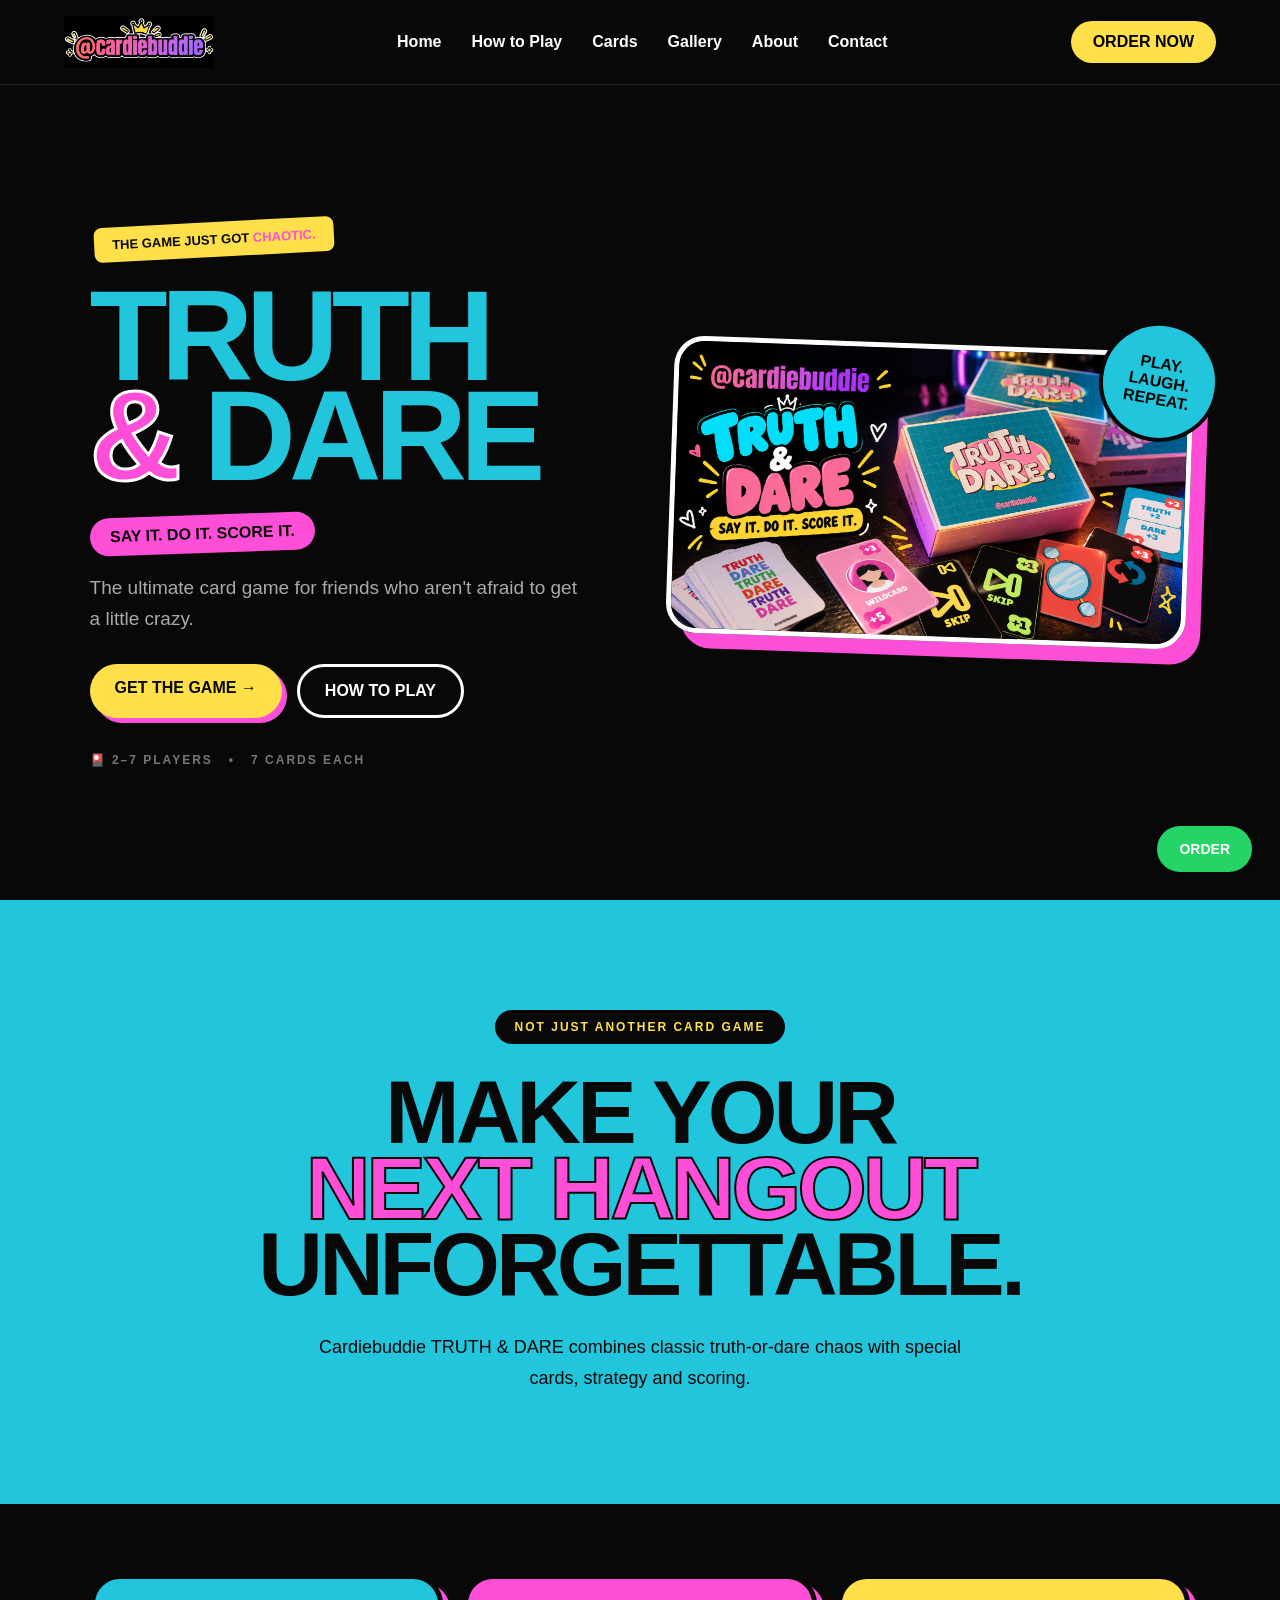
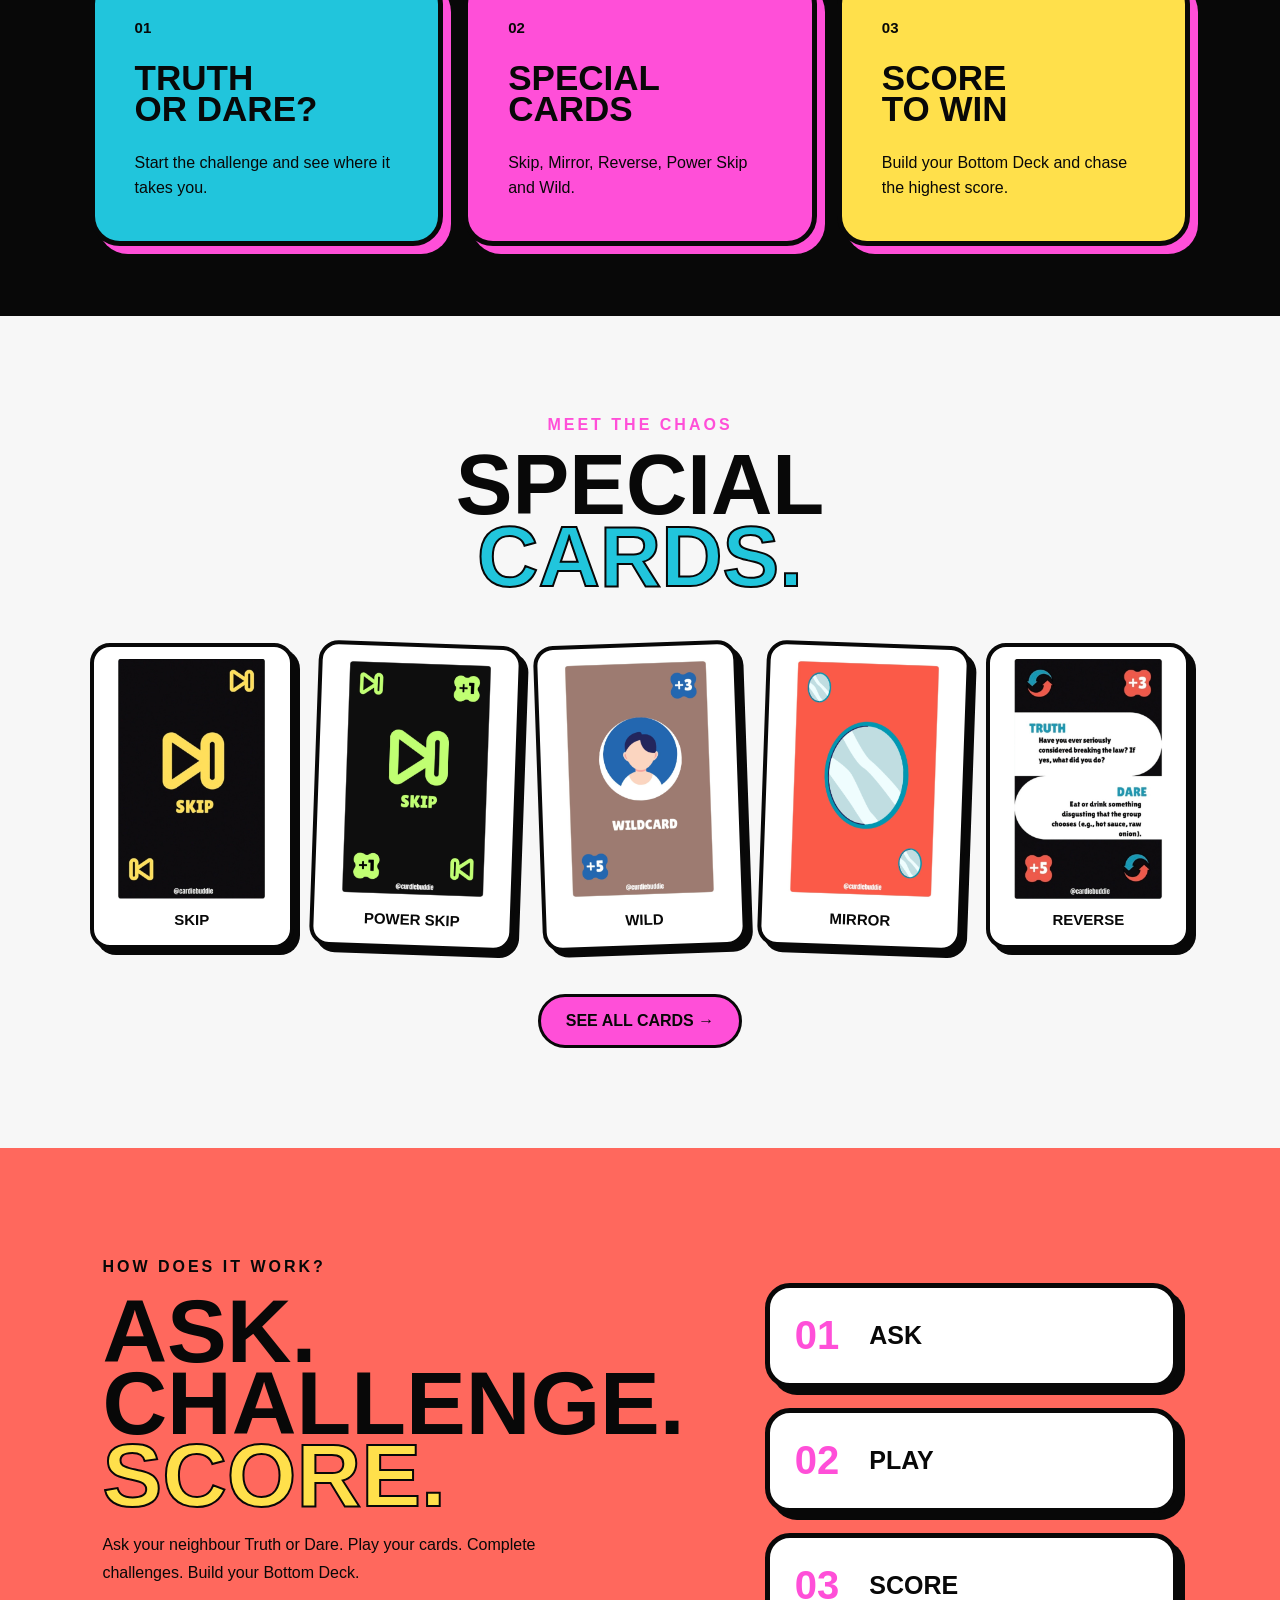
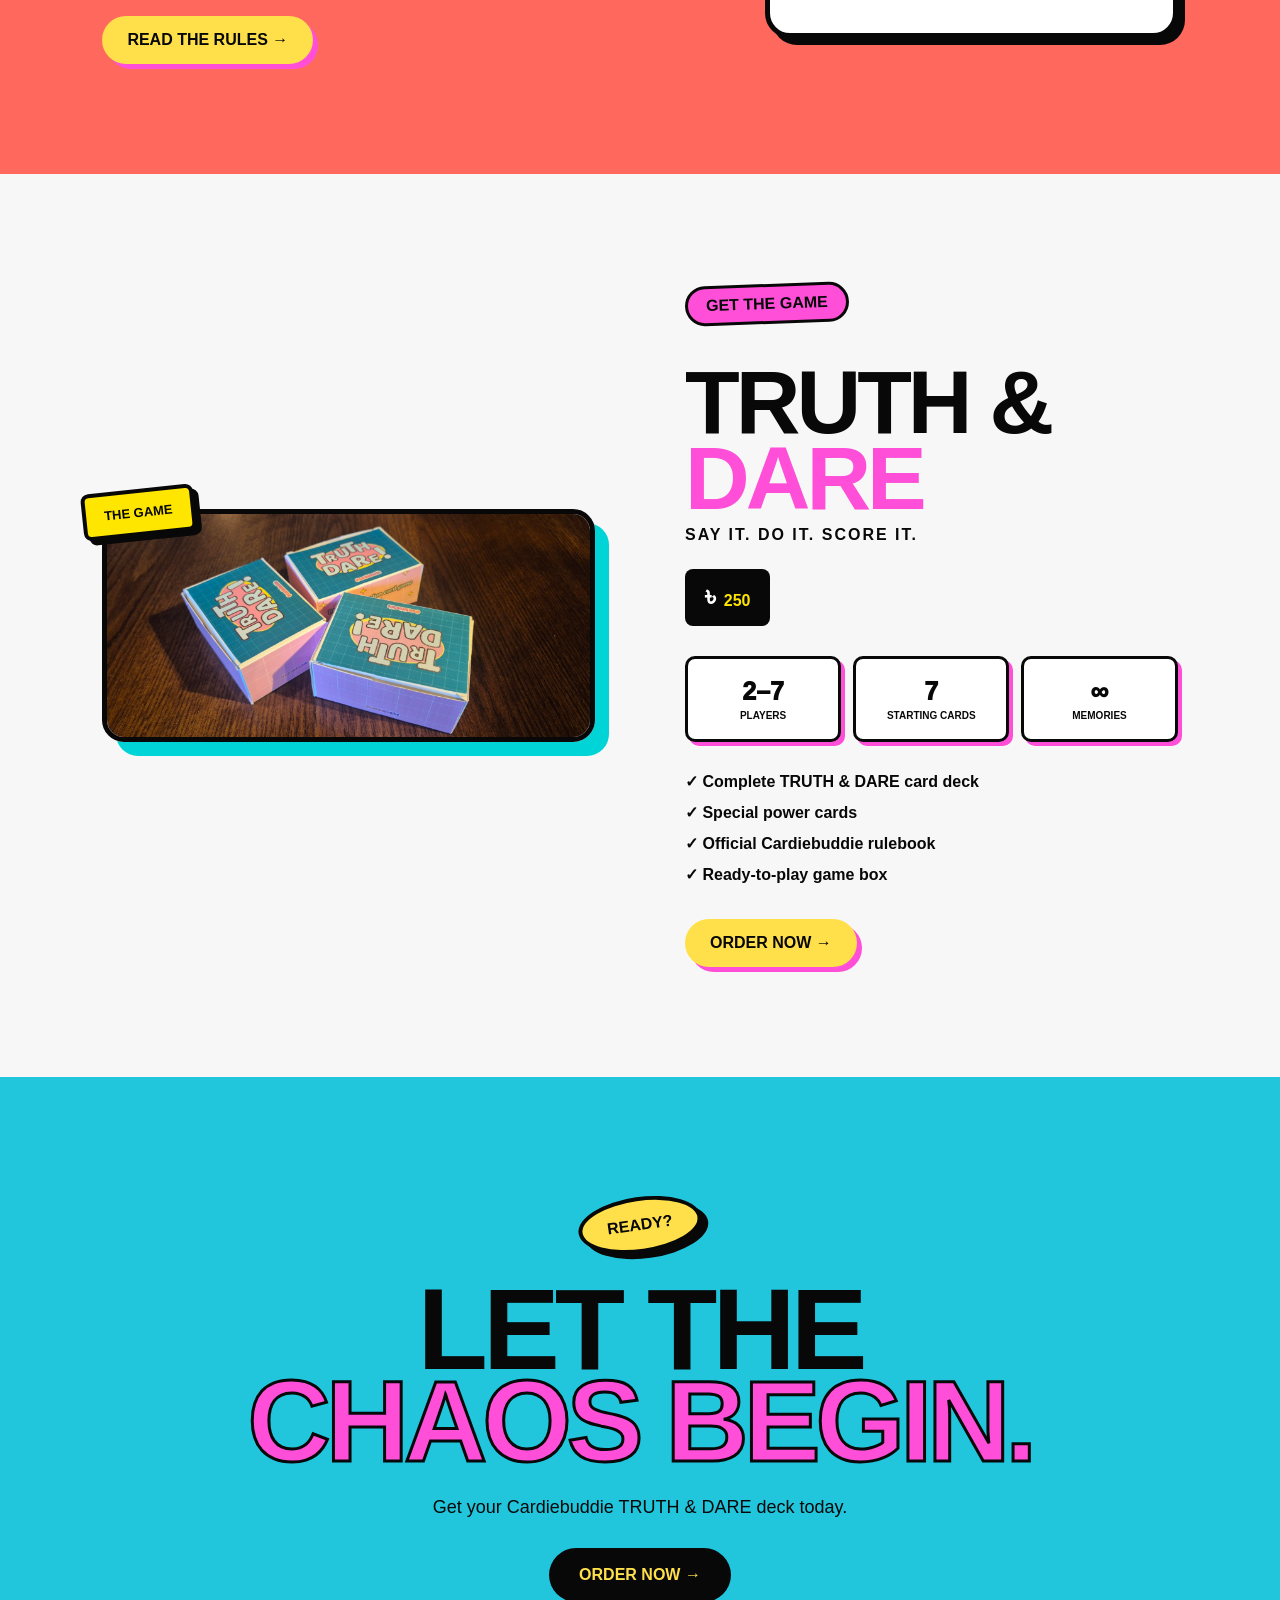
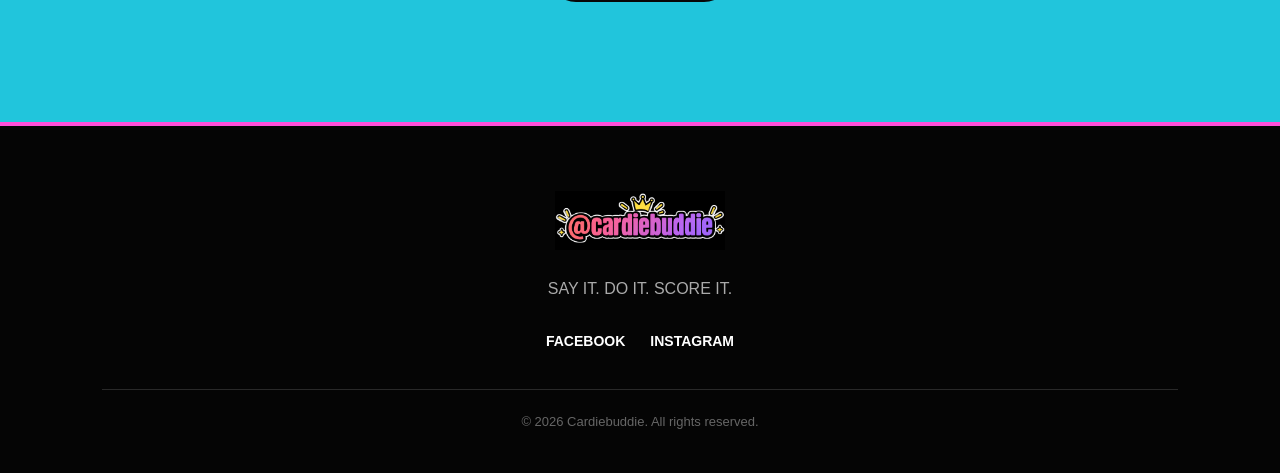
==== index.html @ bcc2262d "first commit" ====
<!DOCTYPE html>
<html lang="en">

<head>
    <meta charset="UTF-8">
    <meta name="viewport" content="width=device-width, initial-scale=1.0">

    <title>Cardiebuddie | TRUTH & DARE</title>

    <link rel="stylesheet" href="css/style.css">


<title>Cardiebuddie — TRUTH & DARE Card Game</title>

<meta name="description" content="Cardiebuddie TRUTH & DARE — Say It. Do It. Score It. A fun party card game for 2–7 players.">

<meta name="keywords" content="Cardiebuddie, Truth and Dare, Truth Dare card game, party card game, Bangladesh card game">

<meta name="author" content="Cardiebuddie">

<meta name="viewport" content="width=device-width, initial-scale=1.0">

<meta property="og:title" content="Cardiebuddie — TRUTH & DARE">
<meta property="og:description" content="SAY IT. DO IT. SCORE IT.">
<meta property="og:type" content="website">
<meta property="og:image" content="images/social-preview.jpg">

<meta name="twitter:card" content="summary_large_image">
<meta name="twitter:title" content="Cardiebuddie — TRUTH & DARE">
<meta name="twitter:description" content="SAY IT. DO IT. SCORE IT.">
<meta name="twitter:image" content="images/social-preview.jpg">
<link rel="icon" type="image/png" href="images/favicon.png">




</head>

<body>
<div class="site-loader" id="siteLoader">
    <img src="images/logo.png" alt="Cardiebuddie">
</div>
<!-- =========================
     NAVBAR
========================= -->

<nav class="navbar">

    <div class="logo">
        <a href="index.html">
            <img src="images/logo.png" alt="Cardiebuddie">
        </a>
    </div>
<button class="menu-toggle" id="menuToggle">
    ☰
</button>
    <ul class="nav-links">
        <li><a href="index.html">Home</a></li>
        <li><a href="rules.html">How to Play</a></li>
        <li><a href="cards.html">Cards</a></li>
        <li><a href="gallery.html">Gallery</a></li>
        <li><a href="about.html">About</a></li>
        <li><a href="contact.html">Contact</a></li>
    </ul>

    <a href="order.html" class="order-btn">
        ORDER NOW
    </a>

</nav>


<!-- =========================
     HERO
========================= -->

<section class="home-hero">

    <div class="home-hero-text">

        <div class="hero-sticker">
            THE GAME JUST GOT
            <strong>CHAOTIC.</strong>
        </div>

        <h1>
            TRUTH<br>
            <span>&</span> DARE
        </h1>

        <div class="home-slogan">
            SAY IT. DO IT. SCORE IT.
        </div>

        <p>
            The ultimate card game for friends who
            aren't afraid to get a little crazy.
        </p>

        <div class="home-buttons">

            <a href="order.html" class="home-primary">
                GET THE GAME →
            </a>

            <a href="rules.html" class="home-secondary">
                HOW TO PLAY
            </a>

        </div>

        <div class="player-count">
            🎴 2–7 PLAYERS &nbsp; • &nbsp; 7 CARDS EACH
        </div>

    </div>


    <div class="home-hero-image">

        <div class="image-sticker">
            PLAY.<br>
            LAUGH.<br>
            REPEAT.
        </div>

        <img
            src="images/hero-banner.jpg"
            alt="Cardiebuddie TRUTH & DARE"
        >

    </div>

</section>


<!-- =========================
     INTRO
========================= -->

<section class="home-intro">

    <div class="intro-label">
        NOT JUST ANOTHER CARD GAME
    </div>

    <h2>
        MAKE YOUR<br>
        <span>NEXT HANGOUT</span><br>
        UNFORGETTABLE.
    </h2>

    <p>
        Cardiebuddie TRUTH & DARE combines classic
        truth-or-dare chaos with special cards,
        strategy and scoring.
    </p>

</section>


<!-- =========================
     FEATURES
========================= -->

<section class="home-features">

    <div class="feature feature-cyan">

        <span>01</span>

        <h3>TRUTH<br>OR DARE?</h3>

        <p>
            Start the challenge and see
            where it takes you.
        </p>

    </div>


    <div class="feature feature-pink">

        <span>02</span>

        <h3>SPECIAL<br>CARDS</h3>

        <p>
            Skip, Mirror, Reverse,
            Power Skip and Wild.
        </p>

    </div>


    <div class="feature feature-yellow">

        <span>03</span>

        <h3>SCORE<br>TO WIN</h3>

        <p>
            Build your Bottom Deck
            and chase the highest score.
        </p>

    </div>

</section>


<!-- =========================
     SPECIAL CARDS
========================= -->

<section class="home-cards">

    <div class="home-section-heading">

        <span>MEET THE CHAOS</span>

        <h2>
            SPECIAL<br>
            <strong>CARDS.</strong>
        </h2>

    </div>


    <div class="mini-card-grid">

        <div class="mini-card">
            <img src="images/skip-card.jpg" alt="Skip Card">
            <h3>SKIP</h3>
        </div>

        <div class="mini-card">
            <img src="images/power-skip-card.jpg" alt="Power Skip Card">
            <h3>POWER SKIP</h3>
        </div>

        <div class="mini-card">
            <img src="images/wild-card.jpg" alt="Wild Card">
            <h3>WILD</h3>
        </div>

        <div class="mini-card">
            <img src="images/mirror-card.jpg" alt="Mirror Card">
            <h3>MIRROR</h3>
        </div>

        <div class="mini-card">
            <img src="images/reverse-card.jpg" alt="Reverse Card">
            <h3>REVERSE</h3>
        </div>

    </div>


    <a href="cards.html" class="view-cards">
        SEE ALL CARDS →
    </a>

</section>


<!-- =========================
     HOW TO PLAY
========================= -->

<section class="home-how">

    <div class="how-text">

        <span>HOW DOES IT WORK?</span>

        <h2>
            ASK.<br>
            CHALLENGE.<br>
            <strong>SCORE.</strong>
        </h2>

        <p>
            Ask your neighbour Truth or Dare.
            Play your cards. Complete challenges.
            Build your Bottom Deck.
        </p>

        <a href="rules.html" class="home-primary">
            READ THE RULES →
        </a>

    </div>


    <div class="how-steps">

        <div>
            <strong>01</strong>
            <span>ASK</span>
        </div>

        <div>
            <strong>02</strong>
            <span>PLAY</span>
        </div>

        <div>
            <strong>03</strong>
            <span>SCORE</span>
        </div>

    </div>

</section>

<!-- PRODUCT / ORDER SECTION -->

<section class="home-product">

    <div class="home-product-image">

        <img src="images/box-1.jpg"
             alt="Cardiebuddie TRUTH & DARE Game">

    </div>


    <div class="home-product-info">

        <div class="section-label">GET THE GAME</div>

        <h2>
            TRUTH &<br>
            <span>DARE</span>
        </h2>

        <p class="product-tagline">
            SAY IT. DO IT. SCORE IT.
        </p>

        <div class="product-price">
            ৳ <span>250</span>
        </div>

        <div class="product-details">

            <div>
                <strong>2–7</strong>
                <small>PLAYERS</small>
            </div>

            <div>
                <strong>7</strong>
                <small>STARTING CARDS</small>
            </div>

            <div>
                <strong>∞</strong>
                <small>MEMORIES</small>
            </div>

        </div>

        <ul class="product-includes">

            <li>✓ Complete TRUTH & DARE card deck</li>
            <li>✓ Special power cards</li>
            <li>✓ Official Cardiebuddie rulebook</li>
            <li>✓ Ready-to-play game box</li>

        </ul>

        <a href="order.html" class="home-primary">
            ORDER NOW →
        </a>

    </div>

</section>
<!-- =========================
     FINAL CTA
========================= -->

<section class="home-final">

    <div class="final-sticker">
        READY?
    </div>

    <h2>
        LET THE<br>
        <span>CHAOS BEGIN.</span>
    </h2>

    <p>
        Get your Cardiebuddie TRUTH & DARE deck today.
    </p>

    <a href="order.html" class="final-order">
        ORDER NOW →
    </a>

</section>


<!-- =========================
     FOOTER
========================= -->

<script src="js/script.js"></script>


<footer class="footer">

    <div class="footer-logo">
        <img src="images/logo.png" alt="Cardiebuddie">
    </div>

    <p>SAY IT. DO IT. SCORE IT.</p>

    <div class="footer-social">

        <a href="https://www.facebook.com/Cardiebuddie"
           target="_blank"
           rel="noopener">
            FACEBOOK
        </a>

        <a href="https://www.instagram.com/Cardiebuddie"
           target="_blank"
           rel="noopener">
            INSTAGRAM
        </a>

    </div>

    <p class="footer-copy">
        © 2026 Cardiebuddie. All rights reserved.
    </p>

</footer>

<a
    href="https://wa.me/8801601824990"
    class="floating-whatsapp"
    target="_blank"
    rel="noopener"
    aria-label="Order Cardiebuddie on WhatsApp">
    ORDER
</a>
</body>
</html>
---- css/style.css ----
* {
    margin: 0;
    padding: 0;
    box-sizing: border-box;
}

body {
    background: #080808;
    color: white;
    font-family: Arial, sans-serif;
}


/* =========================
   NAVBAR
========================= */

.navbar {
    min-height: 85px;
    padding: 10px 5%;

    display: flex;
    align-items: center;
    justify-content: space-between;

    background: #080808;
    border-bottom: 1px solid #222;
}

/* LOGO */

.logo {
    display: flex;
    align-items: center;
    flex-shrink: 0;
}

.logo img {
    width: 150px;
    height: auto;
    max-height: 65px;
    display: block;
    object-fit: contain;
}


/* NAVIGATION */

.nav-links {
    display: flex;
    align-items: center;
    gap: 30px;

    list-style: none;

    margin: 0;
    padding: 0;
}

.nav-links li {
    list-style: none;
}

.nav-links a {
    color: white;
    text-decoration: none;
    font-weight: bold;
}

.nav-links a:hover {
    color: #ff5ca8;
}/* =========================
   NAVBAR
========================= */

.navbar {
    min-height: 85px;
    padding: 10px 5%;

    display: flex;
    align-items: center;
    justify-content: space-between;

    background: #080808;
    border-bottom: 1px solid #222;
}

/* LOGO */

.logo {
    display: flex;
    align-items: center;
    flex-shrink: 0;
}

.logo img {
    width: 150px;
    height: auto;
    max-height: 65px;
    display: block;
    object-fit: contain;
}


/* NAVIGATION */

.nav-links {
    display: flex;
    align-items: center;
    gap: 30px;

    list-style: none;

    margin: 0;
    padding: 0;
}

.nav-links li {
    list-style: none;
}

.nav-links a {
    color: white;
    text-decoration: none;
    font-weight: bold;
}

.nav-links a:hover {
    color: #ff5ca8;
}

/* =========================
   ORDER BUTTON
========================= */

.order-btn {
    background: #ffe04b;
    color: black;

    padding: 12px 22px;

    border-radius: 30px;

    text-decoration: none;
    font-weight: bold;

    display: inline-block;
}

.order-btn:hover {
    transform: translateY(-2px);
}


/* =========================
   HERO
========================= */

.hero {
    min-height: calc(100vh - 85px);

    display: grid;
    grid-template-columns: 40% 60%;

    align-items: center;

    padding: 50px 5%;
    gap: 30px;
}

.hero-text {
    z-index: 2;
}

.tag {
    color: #ff62a9;
    font-weight: bold;
    margin-bottom: 20px;
}

h1 {
    font-size: clamp(55px, 7vw, 100px);

    line-height: 0.9;

    font-weight: 900;

    color: #21c5dc;
}

.slogan {
    display: inline-block;

    background: #ffe04b;
    color: #111;

    padding: 8px 18px;

    border-radius: 20px;

    font-weight: 900;

    margin-top: 25px;
}

.description {
    color: #bbb;

    font-size: 20px;
    line-height: 1.5;

    max-width: 450px;

    margin: 25px 0;
}


/* HERO BUTTONS */

.buttons {
    display: flex;
    gap: 15px;
}

.primary-btn,
.secondary-btn {
    padding: 15px 25px;

    border-radius: 30px;

    text-decoration: none;

    font-weight: bold;

    display: inline-block;
}

.primary-btn {
    background: #ff5b68;
    color: white;
}

.secondary-btn {
    border: 2px solid white;
    color: white;
}


/* HERO IMAGE */

.hero-image img {
    width: 100%;
    height: auto;

    display: block;

    border-radius: 20px;

    box-shadow: 0 20px 60px #000;
}


/* =========================
   ABOUT PAGE HERO
========================= */

.page-hero {
    padding: 100px 8% 70px;

    text-align: center;

    background: #111;
}

.page-hero h1 {
    font-size: 55px;
    margin-bottom: 10px;
}

.page-hero p {
    font-size: 20px;
    opacity: 0.8;
}


/* =========================
   ABOUT SECTION
========================= */

.about-section {
    padding: 90px 8%;

    display: grid;

    grid-template-columns: 1fr 1fr;

    gap: 70px;

    align-items: center;
}

.about-image img {
    width: 100%;
    height: auto;

    display: block;

    border-radius: 25px;
}

.small-title {
    color: #ff4fd8;

    font-weight: bold;

    letter-spacing: 3px;
}

.about-text h2,
.about-game h2 {
    font-size: 48px;

    line-height: 1;

    margin: 15px 0 25px;
}

.about-text p,
.about-game p {
    line-height: 1.8;

    font-size: 17px;

    margin-bottom: 15px;
}


/* =========================
   VALUES SECTION
========================= */

.values-section {
    padding: 80px 8%;

    text-align: center;

    background: #151515;
}

.values-section h2 {
    font-size: 40px;

    margin-bottom: 45px;
}

.values-grid {
    display: grid;

    grid-template-columns: repeat(3, 1fr);

    gap: 25px;
}

.value-card {
    background: #202020;

    padding: 40px 25px;

    border-radius: 25px;
}

.value-icon {
    font-size: 45px;

    margin-bottom: 15px;
}

.value-card h3 {
    font-size: 25px;
}

.value-card p {
    line-height: 1.6;

    opacity: 0.8;
}


/* =========================
   ABOUT GAME
========================= */

.about-game {
    padding: 100px 8%;

    text-align: center;
}

.about-game p {
    max-width: 650px;

    margin: 15px auto 25px;
}


/* =========================
   FOOTER
========================= */

footer {
    padding: 35px 5%;

    text-align: center;

    background: #050505;

    border-top: 1px solid #222;

    color: #aaa;

    line-height: 1.8;
}


/* =========================
   TABLET / MOBILE
========================= */

@media (max-width: 900px) {

    .nav-links {
    display: none;
}
    .hero {
        grid-template-columns: 1fr;

        text-align: center;
    }

    .description {
        margin-left: auto;
        margin-right: auto;
    }

    .buttons {
        justify-content: center;
    }

    .hero-image {
        order: -1;
    }

}


/* =========================
   MOBILE
========================= */

@media (max-width: 768px) {

    .navbar {
        min-height: 75px;

        padding: 10px 20px;
    }

    .logo img {
        width: 130px;
        max-height: 55px;
    }

    .order-btn {
        padding: 9px 14px;

        font-size: 12px;
    }

    .hero {
        padding: 30px 20px;
    }

    .page-hero {
        padding: 70px 20px 50px;
    }

    .page-hero h1 {
        font-size: 38px;
    }

    .about-section {
        grid-template-columns: 1fr;

        gap: 35px;

        padding: 60px 20px;
    }

    .about-text h2,
    .about-game h2 {
        font-size: 38px;
    }

    .values-section {
        padding: 60px 20px;
    }

    .values-section h2 {
        font-size: 32px;
    }

    .values-grid {
        grid-template-columns: 1fr;
    }

    .about-game {
        padding: 70px 20px;
    }

}


/* =========================
   SMALL PHONES
========================= */

@media (max-width: 500px) {

    .logo img {
        width: 115px;
        max-height: 50px;
    }

    .order-btn {
        padding: 8px 12px;

        font-size: 11px;
    }

    .hero {
        padding: 30px 20px;
    }

    .buttons {
        flex-direction: column;
    }

    .primary-btn,
    .secondary-btn {
        width: 100%;
        text-align: center;
    }

}


/* =========================
   ORDER PAGE
========================= */

.order-section {
    padding: 80px 8%;

    display: grid;

    grid-template-columns: 1fr 1fr;

    gap: 70px;

    align-items: center;
}

.order-product {
    text-align: center;
}

.order-product img {
    width: 100%;
    max-width: 450px;

    border-radius: 25px;

    display: block;

    margin: 0 auto 30px;
}

.order-product h2 {
    font-size: 45px;

    margin-bottom: 10px;
}

.order-tagline {
    color: #ffe04b;

    font-weight: bold;

    letter-spacing: 2px;
}

.order-product > p:last-child {
    color: #aaa;

    line-height: 1.7;

    max-width: 450px;

    margin: 20px auto;
}


/* ORDER FORM */

.order-form-box {
    background: #151515;

    padding: 40px;

    border-radius: 25px;

    border: 1px solid #292929;
}

.order-form-box h2 {
    font-size: 35px;

    margin-bottom: 30px;

    color: #21c5dc;
}

.order-form-box label {
    display: block;

    margin-bottom: 8px;

    font-weight: bold;
}

.order-form-box input,
.order-form-box textarea,
.order-form-box select {
    width: 100%;

    padding: 14px 16px;

    margin-bottom: 20px;

    background: #080808;

    color: white;

    border: 1px solid #444;

    border-radius: 10px;

    font-size: 16px;

    outline: none;
}

.order-form-box input:focus,
.order-form-box textarea:focus,
.order-form-box select:focus {
    border-color: #21c5dc;
}

.order-form-box textarea {
    min-height: 120px;

    resize: vertical;
}

.submit-order {
    width: 100%;

    padding: 16px;

    border: none;

    border-radius: 30px;

    background: #25d366;

    color: white;

    font-size: 16px;

    font-weight: bold;

    cursor: pointer;
}

.submit-order:hover {
    transform: translateY(-2px);
}


/* ORDER MOBILE */

@media (max-width: 768px) {

    .order-section {
        grid-template-columns: 1fr;

        padding: 60px 20px;

        gap: 40px;
    }

    .order-product h2 {
        font-size: 36px;
    }

    .order-form-box {
        padding: 25px;
    }

}


/* =========================
   CARDS PAGE
========================= */

.cards-section {
    padding: 80px 7%;

    display: grid;

    grid-template-columns: repeat(3, 1fr);

    gap: 35px;
}

.card-item {
    background: #151515;

    padding: 25px;

    border-radius: 25px;

    text-align: center;

    border: 1px solid #292929;

    transition: transform 0.2s ease;
}

.card-item:hover {
    transform: translateY(-8px);
}

.card-item img {
    width: 100%;

    max-width: 280px;

    height: 360px;

    object-fit: contain;

    display: block;

    margin: 0 auto 25px;

    border-radius: 15px;
}

.card-item h2 {
    font-size: 25px;

    margin-bottom: 12px;
}

.card-item p {
    color: #aaa;

    line-height: 1.6;
}


/* CARDS CTA */

.cards-cta {
    padding: 90px 20px;

    text-align: center;

    background: #111;
}

.cards-cta h2 {
    font-size: 45px;

    margin-bottom: 15px;
}

.cards-cta p {
    color: #aaa;

    margin-bottom: 30px;
}


/* MOBILE */

@media (max-width: 900px) {

    .cards-section {
        grid-template-columns: repeat(2, 1fr);

        padding: 60px 5%;
    }

}

@media (max-width: 600px) {

    .cards-section {
        grid-template-columns: 1fr;

        padding: 50px 20px;
    }

    .card-item img {
        max-width: 260px;

        height: auto;
    }

    .cards-cta h2 {
        font-size: 35px;
    }

}


/* =========================================
   CARDIEBUDDIE — STYLISH RULEBOOK
========================================= */

.rule-hero {
    min-height: 520px;
    padding: 80px 8%;

    background: #21c5dc;

    color: #080808;

    display: flex;
    align-items: center;
    justify-content: center;

    position: relative;

    overflow: hidden;

    border-bottom: 6px solid #080808;
}

.rule-hero-content {
    text-align: center;
    position: relative;
    z-index: 2;
}

.rule-hero-content > span {
    font-weight: 900;
    letter-spacing: 5px;
    font-size: 18px;
}

.rule-hero h1 {
    color: #080808;

    font-size: clamp(70px, 11vw, 150px);

    line-height: .78;

    margin: 20px 0 30px;

    letter-spacing: -6px;
}

.rule-hero h1 strong {
    color: #ff4fd8;

    -webkit-text-stroke: 4px #080808;

    text-shadow: 8px 8px 0 #080808;
}

.rule-yellow-tag {
    display: inline-block;

    background: #ffe04b;

    border: 4px solid #080808;

    padding: 12px 25px;

    border-radius: 50px;

    font-weight: 900;

    transform: rotate(-2deg);
}

.rule-hero p {
    margin-top: 25px;

    font-weight: bold;

    font-size: 18px;
}


/* STICKERS */

.rule-sticker {
    position: absolute;

    padding: 20px;

    border: 4px solid #080808;

    border-radius: 50%;

    font-weight: 900;

    text-align: center;

    z-index: 3;

    box-shadow: 6px 6px 0 #080808;
}

.sticker-pink {
    background: #ff4fd8;

    left: 8%;
    top: 100px;

    transform: rotate(-12deg);
}

.sticker-yellow {
    background: #ffe04b;

    right: 8%;
    bottom: 80px;

    transform: rotate(10deg);
}


/* SECTION COMMON */

.section-label {
    display: inline-block;

    background: #ff4fd8;

    color: #080808;

    border: 3px solid #080808;

    padding: 8px 18px;

    border-radius: 30px;

    font-weight: 900;

    transform: rotate(-2deg);

    margin-bottom: 20px;
}

.quick-start,
.special-section,
.reverse-section,
.score-section {
    padding: 100px 8%;

    text-align: center;
}

.quick-start {
    background: #ffe04b;

    color: #080808;
}

.quick-start h2,
.special-section h2,
.reverse-section h2,
.score-section h2,
.failure-section h2,
.final-rule h2 {
    font-size: clamp(45px, 6vw, 75px);

    line-height: .9;

    letter-spacing: -3px;

    margin-bottom: 50px;
}

.quick-start h2 span,
.special-section h2 span,
.reverse-section h2 span,
.score-section h2 span,
.failure-section h2 span,
.final-rule h2 span {
    color: #ff4fd8;
}


/* QUICK CARDS */

.quick-grid {
    display: grid;

    grid-template-columns: repeat(3, 1fr);

    gap: 25px;

    max-width: 1100px;

    margin: auto;
}

.quick-card {
    padding: 35px;

    border: 5px solid #080808;

    border-radius: 30px;

    text-align: left;

    box-shadow: 8px 8px 0 #080808;
}

.quick-card.cyan {
    background: #21c5dc;
}

.quick-card.pink {
    background: #ff4fd8;
}

.quick-card.yellow {
    background: #fff;
}

.quick-card .number {
    font-size: 45px;

    font-weight: 900;

    margin-bottom: 15px;
}

.quick-card h3 {
    font-size: 28px;

    margin-bottom: 15px;
}

.quick-card p {
    line-height: 1.6;

    font-size: 16px;
}


/* GAMEPLAY */

.gameplay-section {
    padding: 100px 8%;

    background: #080808;

    color: white;

    text-align: center;
}

.coral-label {
    background: #ff685d;
}

.gameplay-section h2 {
    font-size: clamp(50px, 7vw, 90px);

    line-height: .85;

    margin-bottom: 60px;
}

.gameplay-section h2 span {
    color: #ffe04b;
}

.challenge-flow {
    display: flex;

    align-items: center;

    justify-content: center;

    gap: 30px;

    flex-wrap: wrap;
}

.flow-person {
    display: flex;

    flex-direction: column;

    align-items: center;

    gap: 8px;
}

.person-circle {
    width: 90px;
    height: 90px;

    display: flex;

    align-items: center;
    justify-content: center;

    background: #21c5dc;

    color: #080808;

    border: 5px solid white;

    border-radius: 50%;

    font-size: 40px;

    font-weight: 900;
}

.pink-circle {
    background: #ff4fd8;
}

.flow-person small {
    color: #aaa;

    font-weight: bold;
}

.flow-arrow {
    font-size: 45px;

    color: #ffe04b;
}

.question-bubble {
    background: white;

    color: #080808;

    border: 5px solid #080808;

    outline: 4px solid white;

    padding: 25px 35px;

    border-radius: 30px;

    transform: rotate(-3deg);
}

.question-bubble span {
    display: block;

    color: #ff4fd8;

    font-weight: 900;

    margin-bottom: 8px;
}

.question-bubble strong {
    font-size: 25px;
}


/* SPECIAL CARDS */

.special-section {
    background: #f7f7f7;

    color: #080808;
}

.special-section > .section-label {
    background: #21c5dc;
}

.special-grid {
    display: grid;

    grid-template-columns: repeat(3, 1fr);

    gap: 25px;

    max-width: 1100px;

    margin: auto;
}

.special-card {
    background: white;

    border: 5px solid #080808;

    border-radius: 25px;

    padding: 30px;

    text-align: left;

    position: relative;

    box-shadow: 7px 7px 0 #080808;
}

.special-card:nth-child(2) {
    transform: rotate(2deg);
}

.special-card:nth-child(3) {
    transform: rotate(-2deg);
}

.special-card:nth-child(4) {
    transform: rotate(1deg);
}

.special-card:nth-child(5) {
    background: #21c5dc;
    transform: rotate(-1deg);
}

.card-badge {
    width: 60px;
    height: 60px;

    border: 4px solid #080808;

    border-radius: 50%;

    display: flex;

    align-items: center;
    justify-content: center;

    font-weight: 900;

    margin-bottom: 20px;
}

.skip-badge {
    background: #ff685d;
}

.power-badge {
    background: #ffe04b;
}

.wild-badge {
    background: #ff4fd8;
}

.mirror-badge {
    background: #21c5dc;
}

.reverse-badge {
    background: #ffe04b;
}

.special-card h3 {
    font-size: 28px;

    margin-bottom: 15px;
}

.special-card p {
    line-height: 1.7;

    color: #555;
}

.reverse-special p {
    color: #080808;
}

.special-card small {
    display: block;

    margin-top: 15px;

    font-weight: bold;
}


/* REVERSE */

.reverse-section {
    background: #ff685d;

    color: #080808;

    overflow: hidden;
}

.reverse-section > .section-label {
    background: #ffe04b;
}

.reverse-intro {
    font-size: 22px;

    font-weight: bold;

    margin-top: -30px;

    margin-bottom: 45px;
}

.circle-example {
    width: 500px;
    height: 300px;

    max-width: 100%;

    margin: auto;

    position: relative;
}

.player {
    position: absolute;

    width: 80px;
    height: 80px;

    border: 4px solid #080808;

    background: white;

    border-radius: 50%;

    display: flex;

    align-items: center;
    justify-content: center;

    flex-direction: column;

    box-shadow: 5px 5px 0 #080808;
}

.player b {
    font-size: 25px;
}

.player small {
    font-size: 9px;

    font-weight: 900;
}

.p-a {
    top: 100px;
    left: 20px;
}

.p-b {
    top: 20px;
    left: 210px;
}

.p-c {
    top: 100px;
    right: 20px;
}

.p-d {
    bottom: 0;
    left: 210px;

    background: #21c5dc;
}

.reverse-arrow {
    position: absolute;

    font-size: 80px;

    color: #ff4fd8;

    font-weight: 900;

    left: 180px;
    top: 100px;
}

.reverse-rule {
    display: flex;

    justify-content: center;

    align-items: center;

    gap: 25px;

    margin-top: 20px;

    font-size: 25px;
}

.reverse-rule span {
    background: #080808;

    color: #ffe04b;

    padding: 10px 20px;

    border-radius: 30px;

    font-size: 15px;

    font-weight: 900;
}


/* FAILURE */

.failure-section {
    padding: 100px 8%;

    background: #080808;

    color: white;
}

.failure-box {
    max-width: 900px;

    margin: auto;

    padding: 60px;

    border: 5px solid #ffe04b;

    border-radius: 35px;

    text-align: center;

    box-shadow: 12px 12px 0 #ff4fd8;
}

.failure-box h2 {
    margin-bottom: 25px;
}

.failure-box p {
    max-width: 700px;

    margin: 15px auto;

    color: #bbb;

    line-height: 1.8;

    font-size: 17px;
}


/* SCORE */

.score-section {
    background: #21c5dc;

    color: #080808;
}

.score-sticker {
    display: inline-block;

    background: #ff4fd8;

    color: white;

    padding: 15px 25px;

    border: 4px solid #080808;

    border-radius: 50%;

    font-weight: 900;

    transform: rotate(-8deg);

    margin-bottom: 30px;

    box-shadow: 6px 6px 0 #080808;
}

.score-section h2 span {
    color: #ff4fd8;

    -webkit-text-stroke: 2px #080808;
}

.score-section p {
    font-size: 19px;

    margin-bottom: 30px;
}

.champion-box {
    display: inline-block;

    padding: 18px 25px;

    background: #ffe04b;

    border: 4px solid #080808;

    border-radius: 30px;

    font-weight: 900;

    box-shadow: 6px 6px 0 #080808;
}


/* FINAL */

.final-rule {
    padding: 110px 8%;

    text-align: center;

    background: #f7f7f7;

    color: #080808;

    position: relative;
}

.final-rule h2 {
    margin-bottom: 25px;
}

.final-rule p {
    max-width: 600px;

    margin: auto auto 35px;

    color: #555;

    line-height: 1.7;

    font-size: 17px;
}

.final-doodle {
    display: inline-block;

    background: #ffe04b;

    border: 4px solid #080808;

    padding: 15px;

    border-radius: 15px;

    font-weight: 900;

    transform: rotate(8deg);

    margin-bottom: 30px;

    box-shadow: 5px 5px 0 #080808;
}

.rule-order-btn {
    display: inline-block;

    background: #ff4fd8;

    color: #080808;

    padding: 16px 30px;

    border: 4px solid #080808;

    border-radius: 30px;

    text-decoration: none;

    font-weight: 900;

    box-shadow: 6px 6px 0 #080808;
}

.rule-order-btn:hover {
    transform: translateY(-3px);
}


/* MOBILE */

@media (max-width: 800px) {

    .rule-hero {
        min-height: 500px;

        padding: 70px 20px;
    }

    .rule-sticker {
        transform: scale(.75);
    }

    .sticker-pink {
        left: -10px;
        top: 50px;
    }

    .sticker-yellow {
        right: -10px;
        bottom: 40px;
    }

    .quick-grid,
    .special-grid {
        grid-template-columns: 1fr;
    }

    .quick-start,
    .special-section,
    .reverse-section,
    .score-section {
        padding: 70px 20px;
    }

    .challenge-flow {
        gap: 15px;
    }

    .flow-arrow {
        font-size: 30px;
    }

    .question-bubble {
        padding: 20px;
    }

    .failure-section {
        padding: 70px 20px;
    }

    .failure-box {
        padding: 35px 20px;
    }

    .circle-example {
        transform: scale(.8);
        transform-origin: center;
    }

}

@media (max-width: 500px) {

    .rule-hero h1 {
        font-size: 65px;
    }

    .rule-hero-content > span {
        font-size: 13px;
    }

    .rule-yellow-tag {
        font-size: 12px;
    }

    .quick-start h2,
    .special-section h2,
    .reverse-section h2,
    .score-section h2,
    .failure-section h2,
    .final-rule h2 {
        font-size: 42px;
    }

    .challenge-flow {
        flex-direction: column;
    }

    .flow-arrow {
        transform: rotate(90deg);
    }

    .circle-example {
        transform: scale(.65);
        margin-left: -60px;
        margin-right: -60px;
    }

}


/* =========================================
   ACTUAL RULEBOOK — TWO PAGES
========================================= */

.actual-rulebook {
    padding: 100px 5%;

    background: #f7f7f7;

    color: #080808;

    text-align: center;
}

.actual-rulebook h2 {
    font-size: clamp(45px, 6vw, 70px);

    line-height: .9;

    margin: 15px 0 20px;

    letter-spacing: -3px;
}

.actual-rulebook h2 span {
    color: #ff4fd8;

    -webkit-text-stroke: 2px #080808;
}

.actual-rulebook > p {
    color: #555;

    margin-bottom: 50px;

    font-size: 17px;
}


/* TWO PAGES */

.rulebook-pages {
    max-width: 1400px;

    margin: auto;

    display: grid;

    grid-template-columns: 1fr 1fr;

    gap: 30px;

    align-items: start;
}


/* EACH PAGE */

.rulebook-page {
    background: white;

    padding: 12px;

    border: 5px solid #080808;

    border-radius: 18px;

    box-shadow: 10px 10px 0 #ff4fd8;

    transition: transform 0.2s ease;
}

.rulebook-page:first-child {
    transform: rotate(-1deg);
}

.rulebook-page:last-child {
    transform: rotate(1deg);
}

.rulebook-page:hover {
    transform: translateY(-6px) rotate(0deg);
}

.rulebook-page img {
    width: 100%;

    height: auto;

    display: block;

    border-radius: 8px;
}


/* MOBILE */

@media (max-width: 800px) {

    .actual-rulebook {
        padding: 70px 20px;
    }

    .rulebook-pages {
        grid-template-columns: 1fr;

        gap: 35px;
    }

    .rulebook-page:first-child,
    .rulebook-page:last-child {
        transform: none;
    }

}

/* =========================================
   CONTACT PAGE
========================================= */

.contact-hero {
    padding: 100px 8% 80px;

    background: #21c5dc;

    color: #080808;

    text-align: center;

    border-bottom: 5px solid #080808;
}

.contact-label {
    display: inline-block;

    background: #ffe04b;

    border: 4px solid #080808;

    padding: 10px 20px;

    border-radius: 30px;

    font-weight: 900;

    transform: rotate(-3deg);

    margin-bottom: 25px;
}

.contact-hero h1 {
    color: #080808;

    font-size: clamp(65px, 10vw, 130px);

    line-height: .8;

    letter-spacing: -5px;
}

.contact-hero h1 span {
    color: #ff4fd8;

    -webkit-text-stroke: 4px #080808;

    text-shadow: 7px 7px 0 #080808;
}

.contact-hero p {
    max-width: 600px;

    margin: 30px auto 0;

    font-size: 18px;

    line-height: 1.6;
}


/* CONTACT CARDS */

.contact-section {
    padding: 90px 8%;

    background: #080808;
}

.contact-grid {
    max-width: 1100px;

    margin: auto;

    display: grid;

    grid-template-columns: repeat(2, 1fr);

    gap: 25px;
}

.contact-card {
    padding: 40px;

    border: 5px solid #080808;

    border-radius: 30px;

    text-decoration: none;

    color: #080808;

    box-shadow: 8px 8px 0 #ff4fd8;

    transition: transform .2s ease;
}

.contact-card:hover {
    transform: translateY(-8px);
}

.whatsapp-card {
    background: #25d366;
}

.facebook-card {
    background: #21c5dc;
}

.instagram-card {
    background: #ff4fd8;
}

.email-card {
    background: #ffe04b;
}

.contact-icon {
    width: 65px;
    height: 65px;

    border-radius: 50%;

    border: 4px solid #080808;

    display: flex;

    align-items: center;
    justify-content: center;

    font-size: 30px;

    font-weight: 900;

    background: white;

    margin-bottom: 25px;
}

.contact-card h2 {
    font-size: 30px;

    margin-bottom: 12px;
}

.contact-card p {
    line-height: 1.6;

    margin-bottom: 25px;
}

.contact-card strong {
    font-size: 14px;

    letter-spacing: 1px;
}


/* CTA */

.contact-cta {
    padding: 90px 8%;

    background: #f7f7f7;

    color: #080808;

    display: flex;

    align-items: center;

    justify-content: space-between;

    gap: 40px;
}

.contact-cta span {
    font-weight: 900;

    letter-spacing: 3px;

    color: #ff4fd8;
}

.contact-cta h2 {
    font-size: clamp(50px, 7vw, 90px);

    line-height: .8;

    margin-top: 15px;
}

.contact-cta h2 strong {
    color: #21c5dc;

    -webkit-text-stroke: 2px #080808;
}

.contact-order-btn {
    background: #ffe04b;

    color: #080808;

    padding: 18px 28px;

    border: 4px solid #080808;

    border-radius: 35px;

    text-decoration: none;

    font-weight: 900;

    box-shadow: 7px 7px 0 #080808;

    white-space: nowrap;
}


/* MOBILE */

@media (max-width: 700px) {

    .contact-hero {
        padding: 75px 20px;
    }

    .contact-grid {
        grid-template-columns: 1fr;
    }

    .contact-card {
        padding: 30px;
    }

    .contact-cta {
        flex-direction: column;

        text-align: center;

        padding: 70px 20px;
    }

    .contact-order-btn {
        white-space: normal;
    }

}


/* =========================================
   CARDIEBUDDIE HOMEPAGE
========================================= */

.home-hero {
    min-height: calc(100vh - 85px);

    padding: 70px 7%;

    display: grid;

    grid-template-columns: 1fr 1fr;

    align-items: center;

    gap: 60px;

    background: #080808;

    overflow: hidden;
}

.home-hero-text {
    position: relative;
}

.hero-sticker {
    display: inline-block;

    background: #ffe04b;

    color: #080808;

    border: 4px solid #080808;

    padding: 10px 18px;

    border-radius: 12px;

    font-size: 13px;

    font-weight: 900;

    transform: rotate(-3deg);

    margin-bottom: 25px;
}

.hero-sticker strong {
    color: #ff4fd8;
}

.home-hero h1 {
    font-size: clamp(75px, 10vw, 145px);

    line-height: .78;

    letter-spacing: -7px;

    color: #21c5dc;
}

.home-hero h1 span {
    color: #ff4fd8;

    -webkit-text-stroke: 3px white;
}

.home-slogan {
    display: inline-block;

    background: #ff4fd8;

    color: #080808;

    padding: 10px 20px;

    border-radius: 30px;

    font-weight: 900;

    margin: 30px 0 20px;

    transform: rotate(-2deg);
}

.home-hero-text > p {
    max-width: 500px;

    color: #aaa;

    font-size: 19px;

    line-height: 1.6;

    margin-bottom: 30px;
}

.home-buttons {
    display: flex;

    gap: 15px;

    flex-wrap: wrap;
}

.home-primary,
.home-secondary {
    display: inline-block;

    padding: 15px 25px;

    border-radius: 30px;

    text-decoration: none;

    font-weight: 900;
}

.home-primary {
    background: #ffe04b;

    color: #080808;

    box-shadow: 5px 5px 0 #ff4fd8;
}

.home-secondary {
    border: 3px solid white;

    color: white;
}

.player-count {
    margin-top: 35px;

    font-size: 12px;

    font-weight: 900;

    letter-spacing: 2px;

    color: #777;
}


/* HERO IMAGE */

.home-hero-image {
    position: relative;

    transform: rotate(2deg);
}

.home-hero-image img {
    width: 100%;

    display: block;

    border-radius: 30px;

    border: 5px solid white;

    box-shadow: 15px 15px 0 #ff4fd8;
}

.image-sticker {
    position: absolute;

    z-index: 2;

    right: -25px;

    top: -30px;

    background: #21c5dc;

    color: #080808;

    border: 4px solid #080808;

    border-radius: 50%;

    width: 120px;
    height: 120px;

    display: flex;

    align-items: center;
    justify-content: center;

    text-align: center;

    font-weight: 900;

    transform: rotate(8deg);
}


/* INTRO */

.home-intro {
    padding: 110px 8%;

    background: #21c5dc;

    color: #080808;

    text-align: center;
}

.intro-label {
    display: inline-block;

    background: #080808;

    color: #ffe04b;

    padding: 10px 20px;

    border-radius: 30px;

    font-size: 12px;

    font-weight: 900;

    letter-spacing: 2px;
}

.home-intro h2 {
    font-size: clamp(50px, 7vw, 90px);

    line-height: .85;

    letter-spacing: -4px;

    margin: 30px 0;
}

.home-intro h2 span {
    color: #ff4fd8;

    -webkit-text-stroke: 2px #080808;
}

.home-intro p {
    max-width: 650px;

    margin: auto;

    font-size: 18px;

    line-height: 1.7;
}


/* FEATURES */

.home-features {
    display: grid;

    grid-template-columns: repeat(3, 1fr);

    gap: 20px;

    padding: 70px 7%;

    background: #080808;
}

.feature {
    padding: 40px;

    min-height: 270px;

    border: 5px solid #080808;

    border-radius: 30px;

    color: #080808;

    box-shadow: 8px 8px 0 #ff4fd8;
}

.feature-cyan {
    background: #21c5dc;
}

.feature-pink {
    background: #ff4fd8;
}

.feature-yellow {
    background: #ffe04b;
}

.feature span {
    font-size: 15px;

    font-weight: 900;
}

.feature h3 {
    font-size: 35px;

    line-height: .9;

    margin: 25px 0;
}

.feature p {
    line-height: 1.6;
}


/* SPECIAL CARDS */

.home-cards {
    padding: 100px 7%;

    background: #f7f7f7;

    color: #080808;

    text-align: center;
}

.home-section-heading span {
    color: #ff4fd8;

    font-weight: 900;

    letter-spacing: 3px;
}

.home-section-heading h2 {
    font-size: clamp(50px, 7vw, 85px);

    line-height: .85;

    margin: 15px 0 50px;
}

.home-section-heading strong {
    color: #21c5dc;

    -webkit-text-stroke: 2px #080808;
}

.mini-card-grid {
    max-width: 1200px;

    margin: auto;

    display: grid;

    grid-template-columns: repeat(5, 1fr);

    gap: 20px;
}

.mini-card {
    background: white;

    padding: 12px;

    border: 4px solid #080808;

    border-radius: 20px;

    box-shadow: 6px 6px 0 #080808;
}

.mini-card:nth-child(2) {
    transform: rotate(2deg);
}

.mini-card:nth-child(3) {
    transform: rotate(-2deg);
}

.mini-card:nth-child(4) {
    transform: rotate(2deg);
}

.mini-card img {
    width: 100%;

    height: 240px;

    object-fit: contain;

    display: block;
}

.mini-card h3 {
    font-size: 15px;

    margin: 12px 0 5px;
}

.view-cards {
    display: inline-block;

    margin-top: 45px;

    background: #ff4fd8;

    color: #080808;

    padding: 15px 25px;

    border-radius: 30px;

    border: 3px solid #080808;

    text-decoration: none;

    font-weight: 900;
}


/* HOW TO PLAY */

.home-how {
    padding: 110px 8%;

    background: #ff685d;

    color: #080808;

    display: grid;

    grid-template-columns: 1fr 1fr;

    gap: 80px;

    align-items: center;
}

.how-text > span {
    font-weight: 900;

    letter-spacing: 3px;
}

.how-text h2 {
    font-size: clamp(55px, 7vw, 90px);

    line-height: .8;

    margin: 20px 0;
}

.how-text h2 strong {
    color: #ffe04b;

    -webkit-text-stroke: 2px #080808;
}

.how-text p {
    max-width: 500px;

    line-height: 1.7;

    margin-bottom: 30px;
}

.how-steps {
    display: flex;

    flex-direction: column;

    gap: 20px;
}

.how-steps div {
    background: white;

    border: 5px solid #080808;

    border-radius: 25px;

    padding: 25px;

    display: flex;

    align-items: center;

    gap: 30px;

    box-shadow: 7px 7px 0 #080808;
}

.how-steps strong {
    font-size: 40px;

    color: #ff4fd8;
}

.how-steps span {
    font-size: 25px;

    font-weight: 900;
}


/* FINAL */

.home-final {
    padding: 120px 20px;

    background: #21c5dc;

    color: #080808;

    text-align: center;
}

.final-sticker {
    display: inline-block;

    background: #ffe04b;

    border: 4px solid #080808;

    padding: 15px 25px;

    border-radius: 50%;

    font-weight: 900;

    transform: rotate(-8deg);

    margin-bottom: 30px;

    box-shadow: 6px 6px 0 #080808;
}

.home-final h2 {
    font-size: clamp(60px, 9vw, 120px);

    line-height: .8;

    letter-spacing: -5px;
}

.home-final h2 span {
    color: #ff4fd8;

    -webkit-text-stroke: 3px #080808;
}

.home-final p {
    margin: 30px 0;

    font-size: 18px;
}

.final-order {
    display: inline-block;

    background: #080808;

    color: #ffe04b;

    padding: 18px 30px;

    border-radius: 35px;

    text-decoration: none;

    font-weight: 900;
}


/* HOMEPAGE MOBILE */

@media (max-width: 900px) {

    .home-hero {
        grid-template-columns: 1fr;

        padding: 60px 20px;

        text-align: center;
    }

    .home-hero-text > p {
        margin-left: auto;
        margin-right: auto;
    }

    .home-buttons {
        justify-content: center;
    }

    .home-hero-image {
        max-width: 600px;

        margin: auto;
    }

    .home-features {
        grid-template-columns: 1fr;
    }

    .mini-card-grid {
        grid-template-columns: repeat(2, 1fr);
    }

    .home-how {
        grid-template-columns: 1fr;

        text-align: center;
    }

    .how-text p {
        margin-left: auto;
        margin-right: auto;
    }

}

@media (max-width: 550px) {

    .home-hero h1 {
        font-size: 70px;

        letter-spacing: -4px;
    }

    .image-sticker {
        width: 90px;
        height: 90px;

        font-size: 11px;

        right: -5px;
    }

    .mini-card-grid {
        grid-template-columns: 1fr 1fr;
    }

    .mini-card img {
        height: 180px;
    }

    .home-intro,
    .home-cards,
    .home-how,
    .home-final {
        padding: 70px 20px;
    }

}




/* =========================================
   MOBILE MENU
========================================= */

.menu-toggle {
    display: none;

    background: #ffe04b;

    color: #080808;

    border: 3px solid #080808;

    border-radius: 12px;

    width: 45px;
    height: 45px;

    font-size: 25px;

    font-weight: 900;

    cursor: pointer;
}


/* MOBILE */

@media (max-width: 900px) {

    .navbar {
        position: relative;

        z-index: 1000;
    }

    .menu-toggle {
        display: flex;

        align-items: center;
        justify-content: center;
    }

    .nav-links {
        display: none;

        position: absolute;

        top: 85px;

        left: 0;

        width: 100%;

        padding: 25px;

        background: #080808;

        border-bottom: 3px solid #ff4fd8;

        flex-direction: column;

        align-items: center;

        gap: 20px;

        z-index: 999;
    }

    .nav-links.active {
        display: flex;
    }

    .nav-links li {
        list-style: none;
    }

    .nav-links a {
        font-size: 18px;
    }

}


/* =========================================
   GALLERY
========================================= */

.gallery-section {
    padding: 80px 7%;
    background: #080808;
}

.gallery-grid {
    max-width: 1200px;
    margin: auto;

    display: grid;

    grid-template-columns: repeat(3, 1fr);

    gap: 20px;
}

.gallery-item {
    background: #151515;

    border: 4px solid #fff;

    border-radius: 20px;

    overflow: hidden;

    cursor: pointer;

    transition: transform .2s ease;
}

.gallery-item:nth-child(2) {
    transform: rotate(2deg);
}

.gallery-item:nth-child(4) {
    transform: rotate(-2deg);
}

.gallery-item:hover {
    transform: translateY(-7px) rotate(0deg);
}

.gallery-item img {
    width: 100%;

    height: 300px;

    object-fit: cover;

    display: block;
}


/* =========================================
   LIGHTBOX
========================================= */

.lightbox {
    position: fixed;

    inset: 0;

    background: rgba(0, 0, 0, .95);

    display: none;

    align-items: center;

    justify-content: center;

    z-index: 9999;

    padding: 40px;
}

.lightbox.active {
    display: flex;
}

.lightbox img {
    max-width: 90vw;

    max-height: 85vh;

    object-fit: contain;

    border: 4px solid white;

    border-radius: 10px;
}

.lightbox-close,
.lightbox-prev,
.lightbox-next {
    position: absolute;

    background: #ffe04b;

    color: #080808;

    border: 3px solid #080808;

    cursor: pointer;

    font-weight: 900;

    z-index: 2;
}

.lightbox-close {
    top: 25px;

    right: 30px;

    width: 50px;

    height: 50px;

    border-radius: 50%;

    font-size: 20px;
}

.lightbox-prev,
.lightbox-next {
    width: 55px;

    height: 55px;

    border-radius: 50%;

    font-size: 40px;

    display: flex;

    align-items: center;

    justify-content: center;
}

.lightbox-prev {
    left: 25px;
}

.lightbox-next {
    right: 25px;
}


/* MOBILE */

@media (max-width: 800px) {

    .gallery-section {
        padding: 50px 20px;
    }

    .gallery-grid {
        grid-template-columns: repeat(2, 1fr);
    }

    .gallery-item img {
        height: 220px;
    }

}

@media (max-width: 500px) {

    .gallery-grid {
        grid-template-columns: 1fr;
    }

    .gallery-item img {
        height: auto;
    }

    .lightbox {
        padding: 20px;
    }

    .lightbox-prev {
        left: 10px;
    }

    .lightbox-next {
        right: 10px;
    }

}


/* =========================================
   GLOBAL ANIMATIONS
========================================= */

html {
    scroll-behavior: smooth;
}


/* PAGE FADE */

body {
    animation: pageFade 0.5s ease;
}

@keyframes pageFade {
    from {
        opacity: 0;
    }

    to {
        opacity: 1;
    }
}


/* BUTTON HOVER */

.order-btn,
.home-primary,
.home-secondary,
.view-cards,
.final-order,
.contact-order-btn,
.rule-order-btn {
    transition:
        transform 0.2s ease,
        box-shadow 0.2s ease;
}

.order-btn:hover,
.home-primary:hover,
.home-secondary:hover,
.view-cards:hover,
.final-order:hover,
.contact-order-btn:hover,
.rule-order-btn:hover {
    transform: translateY(-3px);
}


/* CARD HOVER */

.feature,
.value-card,
.special-card,
.card-item,
.contact-card,
.quick-card {
    transition:
        transform 0.25s ease,
        box-shadow 0.25s ease;
}


/* IMAGE HOVER */

.gallery-item img,
.mini-card img {
    transition: transform 0.35s ease;
}

.gallery-item:hover img {
    transform: scale(1.04);
}


/* HERO IMAGE FLOAT */

.home-hero-image {
    animation: floatingGame 4s ease-in-out infinite;
}

@keyframes floatingGame {

    0%,
    100% {
        transform: translateY(0) rotate(2deg);
    }

    50% {
        transform: translateY(-10px) rotate(2deg);
    }

}


/* STICKER FLOAT */

.image-sticker {
    animation: stickerFloat 3s ease-in-out infinite;
}

@keyframes stickerFloat {

    0%,
    100% {
        transform: rotate(8deg) translateY(0);
    }

    50% {
        transform: rotate(4deg) translateY(-8px);
    }

}


/* RULEBOOK STICKERS */

.rule-sticker {
    animation: stickerWiggle 3s ease-in-out infinite;
}

@keyframes stickerWiggle {

    0%,
    100% {
        transform: rotate(-8deg);
    }

    50% {
        transform: rotate(5deg);
    }

}


/* REDUCED MOTION */

@media (prefers-reduced-motion: reduce) {

    *,
    *::before,
    *::after {
        animation-duration: 0.01ms !important;
        animation-iteration-count: 1 !important;

        scroll-behavior: auto !important;

        transition-duration: 0.01ms !important;
    }

}



/* ================================
   ABOUT PAGE
================================ */

.about-hero {
    min-height: 70vh;
    padding: 150px 8% 100px;
    display: flex;
    align-items: center;
    background:
        radial-gradient(circle at 80% 20%, rgba(0,255,255,.18), transparent 30%),
        radial-gradient(circle at 20% 80%, rgba(255,79,216,.18), transparent 30%),
        #080808;
}

.about-hero-content {
    max-width: 850px;
}

.about-hero h1 {
    font-size: clamp(55px, 9vw, 120px);
    line-height: .85;
    letter-spacing: -5px;
    margin: 20px 0 35px;
}

.about-hero h1 span {
    color: #ff4fd8;
    -webkit-text-stroke: 2px white;
}

.about-hero p {
    max-width: 650px;
    font-size: 20px;
    line-height: 1.7;
    color: #ccc;
}


/* STORY */

.about-story {
    padding: 110px 8%;
    display: grid;
    grid-template-columns: 1fr 1fr;
    gap: 80px;
    align-items: center;
    background: #f7f7f7;
    color: #080808;
}

.about-story-image img {
    width: 100%;
    display: block;
    border: 5px solid #080808;
    border-radius: 20px;
    box-shadow: 14px 14px 0 #ff4fd8;
}

.about-story-text h2 {
    font-size: clamp(50px, 7vw, 90px);
    line-height: .85;
    letter-spacing: -4px;
    margin: 20px 0 35px;
}

.about-story-text h2 span {
    color: #00cfd1;
}

.about-story-text p {
    max-width: 600px;
    color: #444;
    line-height: 1.8;
    margin-bottom: 18px;
}


/* BELIEFS */

.about-beliefs {
    padding: 110px 8%;
    text-align: center;
    background: #00d4d6;
    color: #080808;
}

.about-beliefs h2 {
    font-size: clamp(50px, 7vw, 90px);
    line-height: .85;
    letter-spacing: -4px;
    margin: 20px 0 60px;
}

.about-beliefs h2 span {
    color: white;
    -webkit-text-stroke: 2px #080808;
}

.belief-grid {
    max-width: 1200px;
    margin: auto;
    display: grid;
    grid-template-columns: repeat(3, 1fr);
    gap: 25px;
}

.belief-card {
    padding: 35px;
    text-align: left;
    background: white;
    border: 4px solid #080808;
    border-radius: 18px;
    box-shadow: 8px 8px 0 #080808;
}

.belief-number {
    font-size: 40px;
    font-weight: 900;
    color: #ff4fd8;
}

.belief-card h3 {
    margin: 15px 0;
    font-size: 22px;
}

.belief-card p {
    color: #555;
    line-height: 1.6;
}


/* PRODUCT */

.about-product {
    padding: 110px 8%;
    display: grid;
    grid-template-columns: 1fr 1fr;
    gap: 80px;
    align-items: center;
    background: #080808;
}

.about-product-text h2 {
    font-size: clamp(55px, 7vw, 95px);
    line-height: .85;
    letter-spacing: -4px;
    margin: 20px 0 30px;
}

.about-product-text h2 span {
    color: #ffe600;
}

.about-product-text p {
    color: #ccc;
    line-height: 1.7;
    font-size: 18px;
    max-width: 500px;
}

.about-product-image img {
    width: 100%;
    border-radius: 20px;
    border: 5px solid white;
    display: block;
}


/* CTA */

.about-cta {
    padding: 120px 20px;
    text-align: center;
    background: #ff4fd8;
    color: #080808;
}

.about-cta h2 {
    font-size: clamp(60px, 9vw, 120px);
    line-height: .82;
    letter-spacing: -5px;
    margin: 20px 0 30px;
}

.about-cta h2 span {
    color: white;
    -webkit-text-stroke: 2px #080808;
}

.about-cta p {
    font-size: 18px;
    margin-bottom: 35px;
}

.about-cta .final-order {
    display: inline-block;
    background: #080808;
    color: white;
    padding: 18px 30px;
    border: 3px solid #080808;
    border-radius: 10px;
    text-decoration: none;
    font-weight: 900;
}


/* MOBILE */

@media (max-width: 800px) {

    .about-hero {
        min-height: 60vh;
        padding: 120px 25px 80px;
    }

    .about-hero h1 {
        letter-spacing: -3px;
    }

    .about-story,
    .about-product {
        grid-template-columns: 1fr;
        padding: 80px 25px;
        gap: 50px;
    }

    .belief-grid {
        grid-template-columns: 1fr;
    }

    .about-beliefs {
        padding: 80px 25px;
    }

    .about-cta {
        padding: 90px 20px;
    }

}


/* ================================
   GLOBAL FOOTER
================================ */

.footer {
    background: #050505;
    color: white;
    padding: 65px 8% 30px;
    text-align: center;
    border-top: 4px solid #ff4fd8;
}

.footer-logo {
    margin-bottom: 15px;
}

.footer-logo img {
    width: 170px;
    max-width: 70%;
    height: auto;
    display: inline-block;
}

.footer > p {
    color: #aaa;
    margin: 10px 0;
}

.footer-social {
    display: flex;
    justify-content: center;
    align-items: center;
    gap: 25px;
    margin: 25px 0;
}

.footer-social a {
    color: white;
    text-decoration: none;
    font-weight: 800;
    font-size: 14px;
    transition: color .2s ease, transform .2s ease;
}

.footer-social a:hover {
    color: #ff4fd8;
    transform: translateY(-2px);
}

.footer-copy {
    margin-top: 35px !important;
    padding-top: 20px;
    border-top: 1px solid #292929;
    font-size: 13px;
    color: #666 !important;
}

@media (max-width: 600px) {

    .footer {
        padding: 50px 20px 25px;
    }

    .footer-social {
        flex-direction: column;
        gap: 15px;
    }

}


/* ================================
   FLOATING WHATSAPP
================================ */

.floating-whatsapp {
    position: fixed;
    right: 25px;
    bottom: 25px;
    z-index: 2000;

    background: #25d366;
    color: white;

    padding: 15px 22px;
    border: 3px solid #080808;
    border-radius: 50px;

    text-decoration: none;
    font-weight: 900;
    font-size: 14px;

    box-shadow: 5px 5px 0 #080808;

    transition:
        transform .2s ease,
        box-shadow .2s ease;
}

.floating-whatsapp:hover {
    transform: translateY(-4px);
    box-shadow: 7px 7px 0 #080808;
}

@media (max-width: 600px) {

    .floating-whatsapp {
        right: 15px;
        bottom: 15px;
        padding: 13px 18px;
        font-size: 12px;
    }

}


/* ================================
   404 PAGE
================================ */

.error-page {
    min-height: 75vh;
    padding: 120px 20px 100px;

    display: flex;
    flex-direction: column;
    justify-content: center;
    align-items: center;

    text-align: center;

    background:
        radial-gradient(
            circle at 20% 30%,
            rgba(255, 79, 216, .18),
            transparent 30%
        ),
        radial-gradient(
            circle at 80% 70%,
            rgba(0, 212, 214, .18),
            transparent 30%
        ),
        #080808;
}

.error-sticker {
    width: 150px;
    height: 150px;

    display: flex;
    align-items: center;
    justify-content: center;

    margin-bottom: 30px;

    background: #ffe600;
    color: #080808;

    border: 5px solid #080808;
    border-radius: 50%;

    font-size: 48px;
    font-weight: 1000;

    box-shadow: 10px 10px 0 #ff4fd8;

    transform: rotate(-7deg);
}

.error-page h1 {
    margin: 20px 0;

    font-size: clamp(55px, 9vw, 110px);
    line-height: .82;
    letter-spacing: -5px;
}

.error-page h1 span {
    color: #ff4fd8;
    -webkit-text-stroke: 2px white;
}

.error-page p {
    color: #bbb;
    font-size: 18px;
    margin-bottom: 35px;
}


/* ================================
   SITE LOADER
================================ */

.site-loader {
    position: fixed;
    inset: 0;

    z-index: 9999;

    display: flex;
    align-items: center;
    justify-content: center;

    background: #080808;

    transition:
        opacity .4s ease,
        visibility .4s ease;
}

.site-loader img {
    width: 190px;
    max-width: 70%;

    animation: loaderPulse 1s ease-in-out infinite;
}

.site-loader.loaded {
    opacity: 0;
    visibility: hidden;
    pointer-events: none;
}

@keyframes loaderPulse {

    0%, 100% {
        transform: scale(1);
    }

    50% {
        transform: scale(1.08);
    }

}

/* ================================
   HOMEPAGE PRODUCT SECTION
================================ */

.home-product {
    padding: 110px 8%;

    display: grid;
    grid-template-columns: 1fr 1fr;
    gap: 90px;

    align-items: center;

    background: #f7f7f7;
    color: #080808;
}


/* PRODUCT IMAGE */

.home-product-image {
    position: relative;
}

.home-product-image::before {
    content: "THE GAME";

    position: absolute;
    top: -20px;
    left: -20px;

    z-index: 2;

    padding: 12px 18px;

    background: #ffe600;

    border: 4px solid #080808;
    border-radius: 8px;

    font-weight: 900;
    font-size: 13px;

    transform: rotate(-6deg);

    box-shadow: 5px 5px 0 #080808;
}

.home-product-image img {
    width: 100%;
    max-width: 600px;

    display: block;

    border: 5px solid #080808;
    border-radius: 22px;

    box-shadow: 14px 14px 0 #00d4d6;
}


/* PRODUCT INFO */

.home-product-info h2 {
    font-size: clamp(55px, 7vw, 95px);
    line-height: .85;

    letter-spacing: -4px;

    margin: 20px 0 10px;
}

.home-product-info h2 span {
    color: #ff4fd8;
}

.product-tagline {
    font-weight: 900;
    letter-spacing: 2px;
    margin-bottom: 25px;
}


/* PRICE */

.product-price {
    display: inline-block;

    padding: 12px 20px;

    margin-bottom: 30px;

    background: #080808;
    color: white;

    border-radius: 8px;

    font-size: 28px;
    font-weight: 900;
}

.product-price span {
    font-size: 16px;
    color: #ffe600;
}


/* DETAILS */

.product-details {
    display: grid;
    grid-template-columns: repeat(3, 1fr);

    gap: 12px;

    margin-bottom: 30px;
}

.product-details div {
    padding: 18px 10px;

    text-align: center;

    background: white;

    border: 3px solid #080808;
    border-radius: 10px;

    box-shadow: 4px 4px 0 #ff4fd8;
}

.product-details strong {
    display: block;

    font-size: 25px;
    font-weight: 1000;
}

.product-details small {
    display: block;

    margin-top: 4px;

    font-size: 10px;
    font-weight: 900;
}


/* INCLUDED */

.product-includes {
    list-style: none;

    padding: 0;
    margin: 0 0 35px;
}

.product-includes li {
    margin-bottom: 12px;

    font-weight: 700;
}


/* MOBILE */

@media (max-width: 800px) {

    .home-product {
        grid-template-columns: 1fr;

        padding: 80px 25px;

        gap: 60px;
    }

    .home-product-image::before {
        left: 5px;
    }

    .product-details {
        gap: 8px;
    }

}



/* ================================
   ORDER PAGE
================================ */

.order-page {
    padding: 140px 8% 100px;
    background: #080808;
    color: white;
}

.order-header {
    max-width: 850px;
    margin: 0 auto 70px;
    text-align: center;
}

.order-header h1 {
    font-size: clamp(60px, 9vw, 110px);
    line-height: .82;
    letter-spacing: -5px;
    margin: 20px 0 30px;
}

.order-header h1 span {
    color: #ff4fd8;
    -webkit-text-stroke: 2px white;
}

.order-header p {
    color: #bbb;
    font-size: 18px;
    line-height: 1.6;
}


/* LAYOUT */

.order-layout {
    max-width: 1250px;
    margin: auto;

    display: grid;
    grid-template-columns: 1fr 1fr;
    gap: 50px;
    align-items: start;
}


/* PRODUCT */

.order-product {
    background: #f7f7f7;
    color: #080808;

    padding: 25px;

    border: 4px solid white;
    border-radius: 20px;

    box-shadow: 10px 10px 0 #00d4d6;
}

.order-product-image img {
    width: 100%;
    display: block;

    border-radius: 12px;
    border: 3px solid #080808;
}

.order-product-info {
    padding: 30px 5px 10px;
}

.order-product-info h2 {
    font-size: 38px;
    margin: 15px 0;
}

.order-product-info p {
    line-height: 1.6;
    color: #444;
}

.order-price {
    display: inline-block;

    margin: 20px 0;

    padding: 12px 20px;

    background: #080808;
    color: white;

    border-radius: 8px;

    font-size: 25px;
    font-weight: 900;
}

.order-price span {
    color: #ffe600;
    font-size: 14px;
}

.order-features {
    display: flex;
    flex-wrap: wrap;
    gap: 8px;
}

.order-features span {
    padding: 8px 10px;

    background: #ff4fd8;

    border: 2px solid #080808;
    border-radius: 6px;

    font-size: 11px;
    font-weight: 900;
}


/* FORM */

.order-form-box {
    padding: 40px;

    background: #fff;
    color: #080808;

    border-radius: 20px;

    border: 4px solid white;

    box-shadow: 10px 10px 0 #ff4fd8;
}

.order-form-box h2 {
    font-size: 35px;
    margin: 15px 0 35px;
}

.form-group {
    margin-bottom: 22px;
}

.form-group label {
    display: block;

    margin-bottom: 8px;

    font-size: 12px;
    font-weight: 900;
    letter-spacing: 1px;
}

.form-group input,
.form-group textarea,
.form-group select {
    width: 100%;

    padding: 15px;

    box-sizing: border-box;

    border: 3px solid #080808;
    border-radius: 8px;

    background: #f7f7f7;

    font-family: inherit;
    font-size: 15px;

    outline: none;
}

.form-group input:focus,
.form-group textarea:focus,
.form-group select:focus {
    border-color: #00bfc2;
}

.order-submit {
    width: 100%;

    padding: 18px;

    border: 3px solid #080808;
    border-radius: 8px;

    background: #00d4d6;
    color: #080808;

    font-weight: 1000;
    font-size: 15px;

    cursor: pointer;

    transition:
        transform .2s ease,
        box-shadow .2s ease;
}

.order-submit:hover {
    transform: translateY(-3px);
    box-shadow: 5px 5px 0 #080808;
}


/* MOBILE */

@media (max-width: 850px) {

    .order-page {
        padding: 120px 20px 80px;
    }

    .order-layout {
        grid-template-columns: 1fr;
    }

    .order-form-box {
        padding: 25px;
    }

}
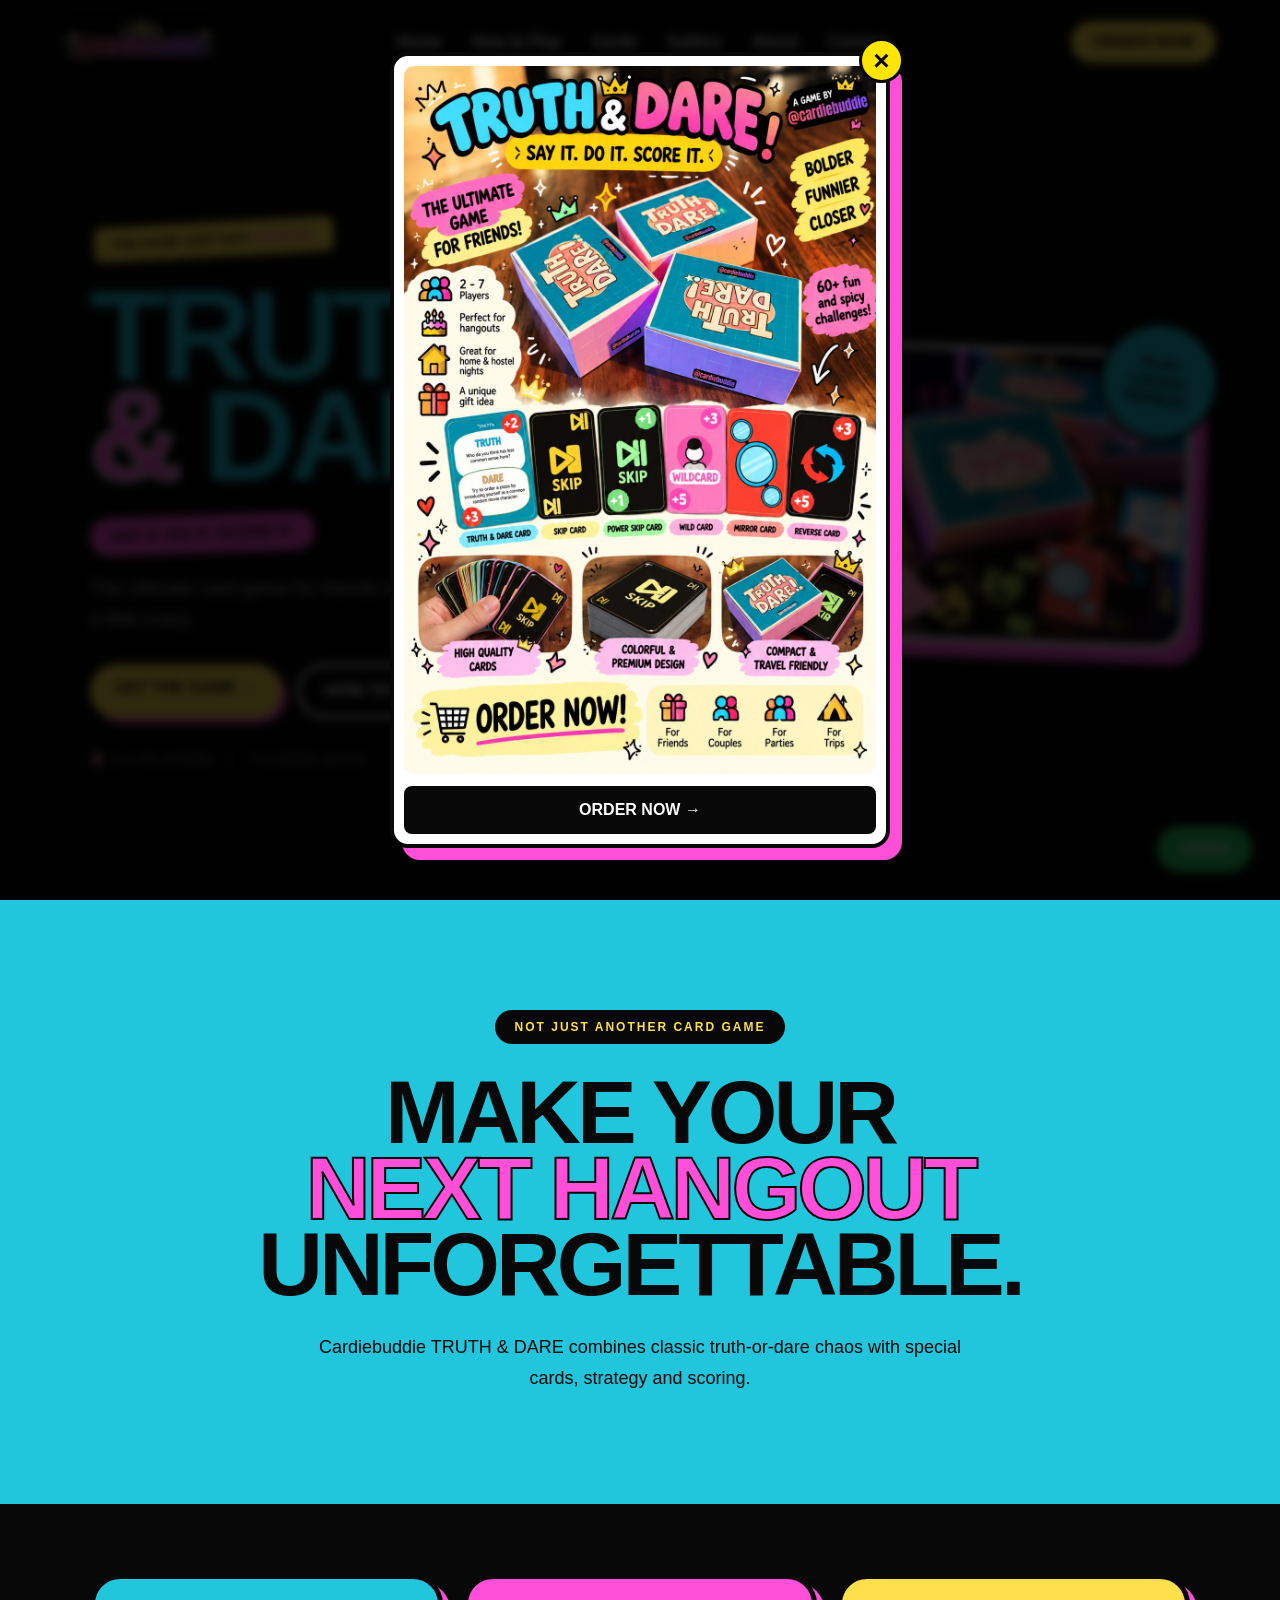
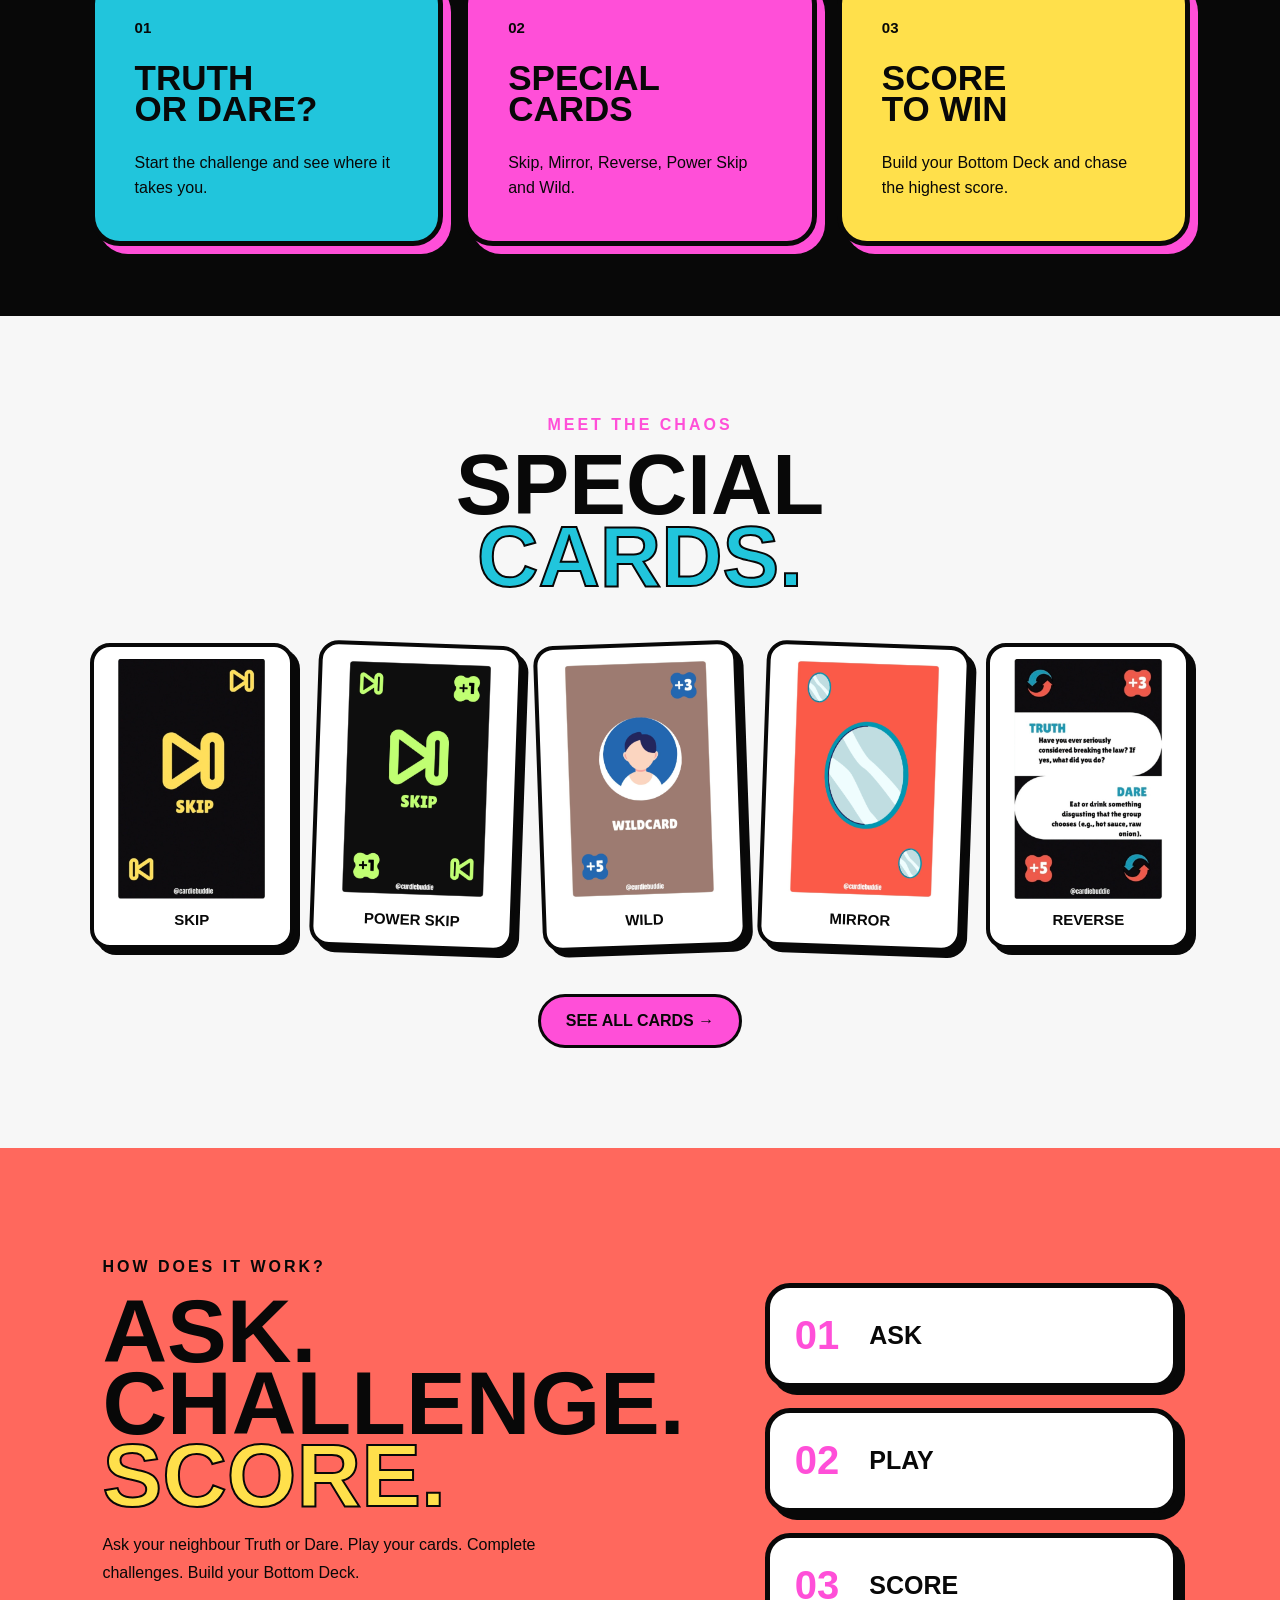
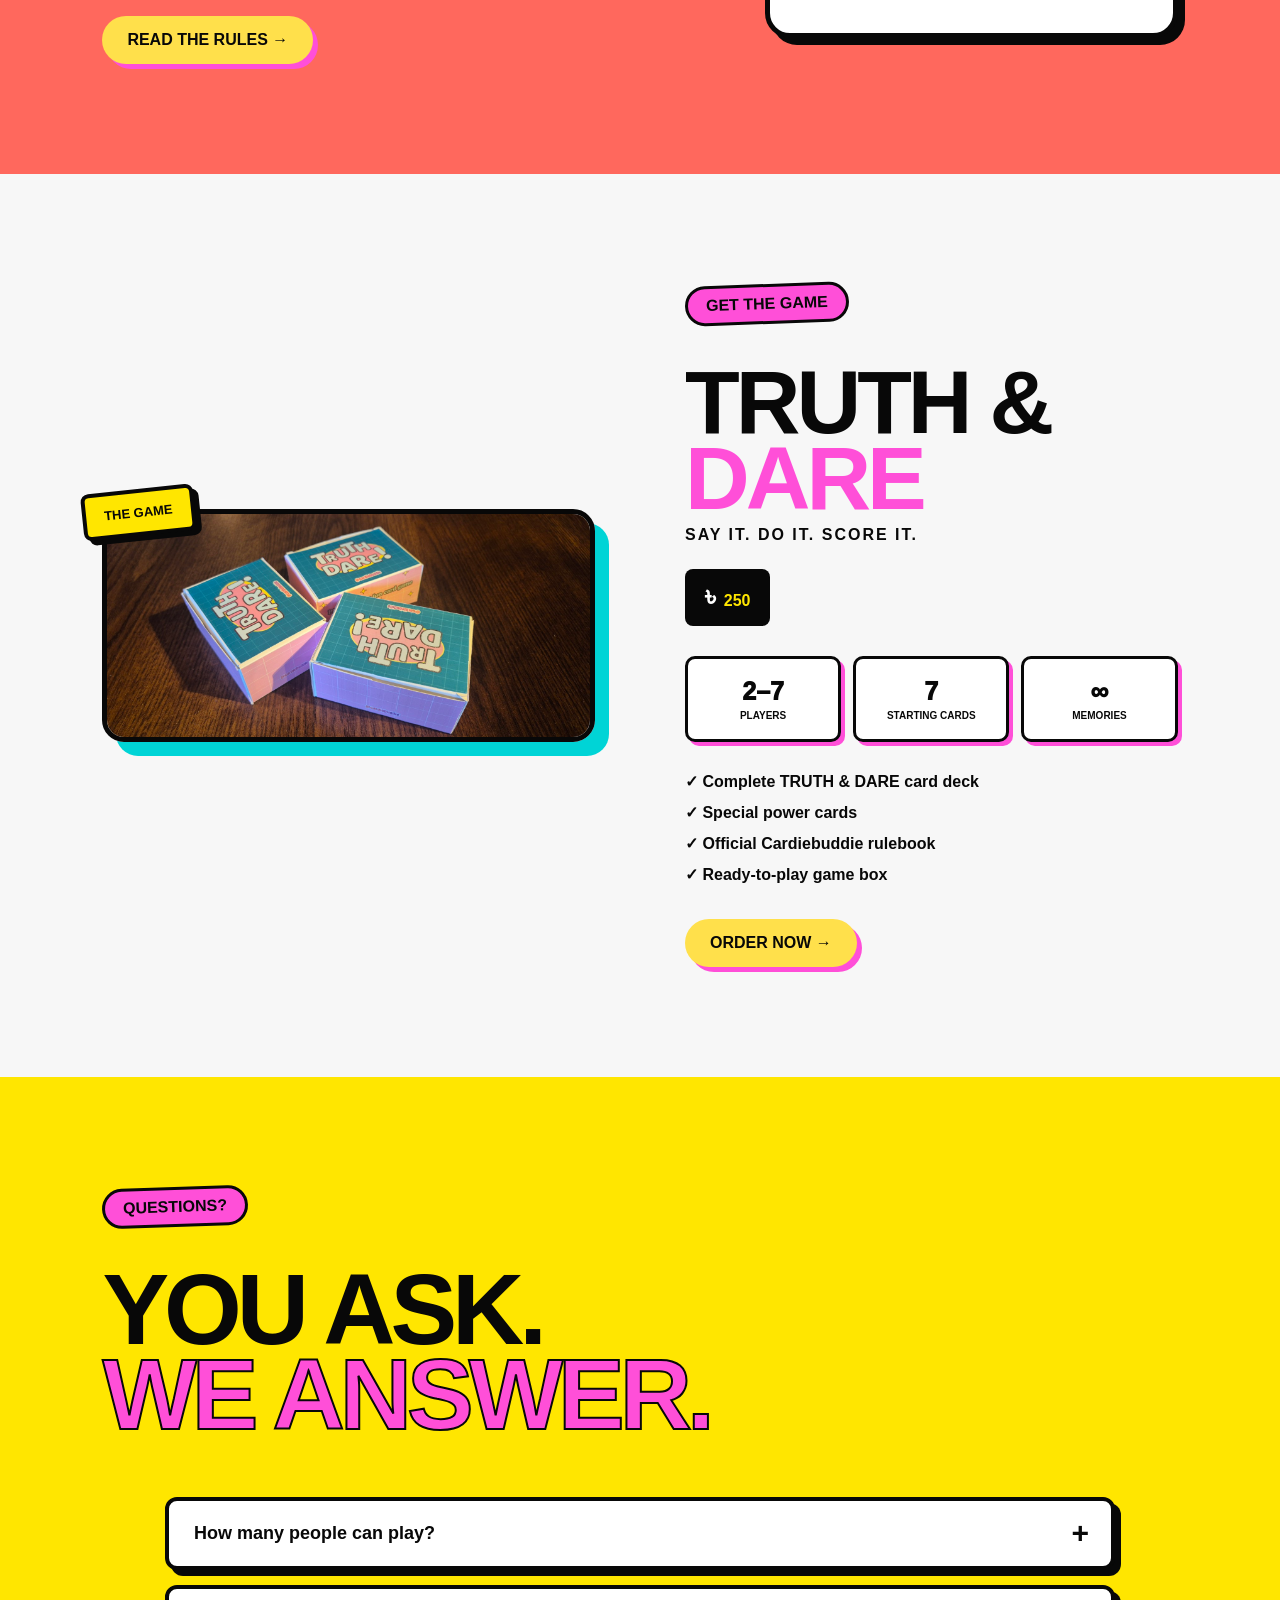
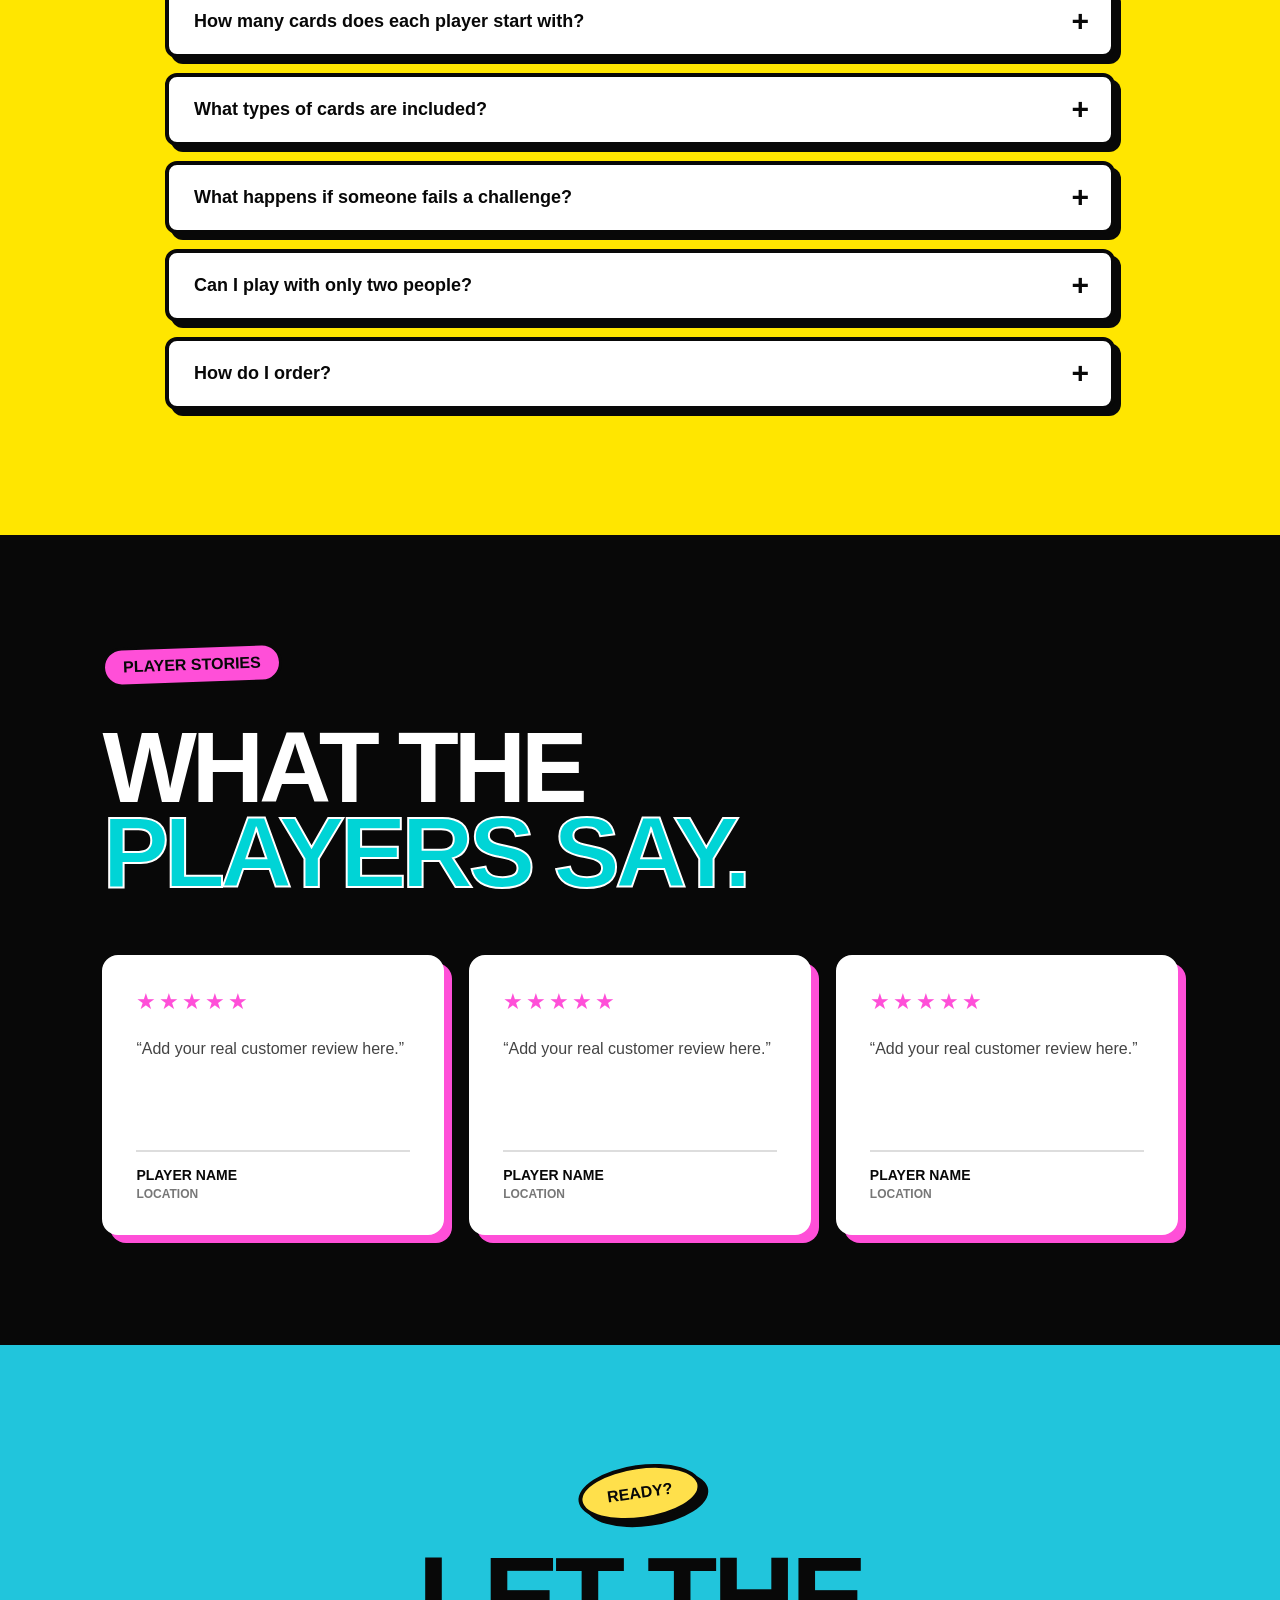
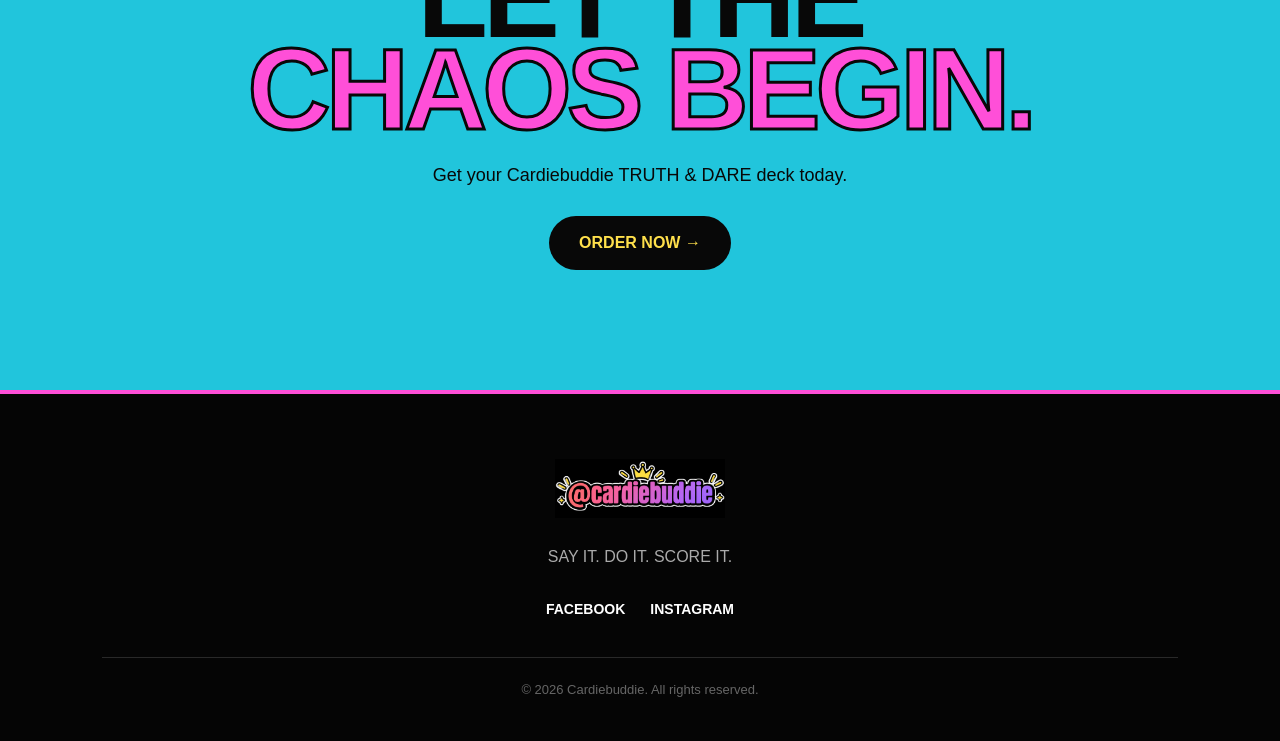
==== commit ea7da34a: "Initial Cardiebuddie website" ====
--- a/index.html
+++ b/index.html
@@ -37,6 +37,34 @@
 </head>
 
 <body>
+
+<!-- PROMO POPUP -->
+
+<div class="promo-popup" id="promoPopup">
+
+    <div class="promo-overlay"></div>
+
+    <div class="promo-content">
+
+        <button class="promo-close" id="promoClose">
+            ×
+        </button>
+
+        <img
+            src="images/promo.jpg"
+            alt="Cardiebuddie TRUTH & DARE promotion"
+        >
+
+        <a href="order.html" class="promo-order-btn">
+            ORDER NOW →
+        </a>
+
+    </div>
+
+</div>
+
+
+    
 <div class="site-loader" id="siteLoader">
     <img src="images/logo.png" alt="Cardiebuddie">
 </div>
@@ -378,6 +406,130 @@
     </div>
 
 </section>
+
+
+<!-- FAQ SECTION -->
+
+<section class="faq-section">
+
+    <div class="section-label">QUESTIONS?</div>
+
+    <h2>
+        YOU ASK.<br>
+        <span>WE ANSWER.</span>
+    </h2>
+
+    <div class="faq-list">
+
+        <details class="faq-item">
+            <summary>How many people can play?</summary>
+            <p>
+                TRUTH & DARE is designed for 2–7 players.
+            </p>
+        </details>
+
+        <details class="faq-item">
+            <summary>How many cards does each player start with?</summary>
+            <p>
+                Each player starts with 7 cards.
+            </p>
+        </details>
+
+        <details class="faq-item">
+            <summary>What types of cards are included?</summary>
+            <p>
+                The game includes Truth & Dare cards, Skip,
+                Power Skip, Wild, Mirror and Reverse cards.
+            </p>
+        </details>
+
+        <details class="faq-item">
+            <summary>What happens if someone fails a challenge?</summary>
+            <p>
+                The same challenge card stays in play and
+                passes clockwise until the challenge is completed
+                or the relevant game rule applies.
+            </p>
+        </details>
+
+        <details class="faq-item">
+            <summary>Can I play with only two people?</summary>
+            <p>
+                Yes. The game supports 2–7 players.
+            </p>
+        </details>
+
+        <details class="faq-item">
+            <summary>How do I order?</summary>
+            <p>
+                Fill out the order form and send your order
+                directly to Cardiebuddie through WhatsApp.
+            </p>
+        </details>
+
+    </div>
+
+</section>
+
+<!-- REVIEWS -->
+
+<section class="reviews-section">
+
+    <div class="section-label">PLAYER STORIES</div>
+
+    <h2>
+        WHAT THE<br>
+        <span>PLAYERS SAY.</span>
+    </h2>
+
+    <div class="reviews-grid">
+
+        <div class="review-card">
+            <div class="review-stars">★★★★★</div>
+
+            <p class="review-text">
+                “Add your real customer review here.”
+            </p>
+
+            <div class="review-author">
+                <strong>PLAYER NAME</strong>
+                <span>LOCATION</span>
+            </div>
+        </div>
+
+
+        <div class="review-card">
+            <div class="review-stars">★★★★★</div>
+
+            <p class="review-text">
+                “Add your real customer review here.”
+            </p>
+
+            <div class="review-author">
+                <strong>PLAYER NAME</strong>
+                <span>LOCATION</span>
+            </div>
+        </div>
+
+
+        <div class="review-card">
+            <div class="review-stars">★★★★★</div>
+
+            <p class="review-text">
+                “Add your real customer review here.”
+            </p>
+
+            <div class="review-author">
+                <strong>PLAYER NAME</strong>
+                <span>LOCATION</span>
+            </div>
+        </div>
+
+    </div>
+
+</section>
+
+
 <!-- =========================
      FINAL CTA
 ========================= -->
@@ -449,5 +601,15 @@
     aria-label="Order Cardiebuddie on WhatsApp">
     ORDER
 </a>
+<div class="mobile-order-bar">
+
+    <span>TRUTH & DARE</span>
+
+    <a href="order.html">
+        ORDER NOW →
+    </a>
+
+</div>
+
 </body>
 </html>
--- a/css/style.css
+++ b/css/style.css
@@ -4085,4 +4085,427 @@
         padding: 25px;
     }
 
+}
+
+
+
+/* ================================
+   FAQ SECTION
+================================ */
+
+.faq-section {
+    padding: 110px 8%;
+    background: #ffe600;
+    color: #080808;
+}
+
+.faq-section > h2 {
+    font-size: clamp(55px, 8vw, 100px);
+    line-height: .85;
+    letter-spacing: -5px;
+    margin: 20px 0 60px;
+}
+
+.faq-section > h2 span {
+    color: #ff4fd8;
+    -webkit-text-stroke: 2px #080808;
+}
+
+.faq-list {
+    max-width: 950px;
+    margin: auto;
+}
+
+.faq-item {
+    background: white;
+    border: 4px solid #080808;
+    border-radius: 12px;
+    margin-bottom: 15px;
+    box-shadow: 6px 6px 0 #080808;
+    overflow: hidden;
+}
+
+.faq-item summary {
+    cursor: pointer;
+    padding: 22px 25px;
+
+    font-size: 18px;
+    font-weight: 900;
+
+    list-style: none;
+    position: relative;
+    padding-right: 55px;
+}
+
+.faq-item summary::-webkit-details-marker {
+    display: none;
+}
+
+.faq-item summary::after {
+    content: "+";
+
+    position: absolute;
+    right: 22px;
+    top: 15px;
+
+    font-size: 30px;
+    font-weight: 900;
+
+    transition: transform .2s ease;
+}
+
+.faq-item[open] summary::after {
+    transform: rotate(45deg);
+}
+
+.faq-item p {
+    margin: 0;
+    padding: 0 25px 25px;
+
+    color: #555;
+    line-height: 1.7;
+}
+
+.faq-item[open] {
+    box-shadow: 8px 8px 0 #ff4fd8;
+}
+
+@media (max-width: 600px) {
+
+    .faq-section {
+        padding: 80px 20px;
+    }
+
+    .faq-section > h2 {
+        letter-spacing: -3px;
+    }
+
+    .faq-item summary {
+        padding: 18px 20px;
+        padding-right: 50px;
+        font-size: 16px;
+    }
+
+    .faq-item p {
+        padding: 0 20px 20px;
+    }
+
+}
+
+
+
+/* ================================
+   REVIEWS
+================================ */
+
+.reviews-section {
+    padding: 110px 8%;
+    background: #080808;
+    color: white;
+}
+
+.reviews-section > h2 {
+    font-size: clamp(55px, 8vw, 100px);
+    line-height: .85;
+    letter-spacing: -5px;
+    margin: 20px 0 60px;
+}
+
+.reviews-section > h2 span {
+    color: #00d4d6;
+    -webkit-text-stroke: 2px white;
+}
+
+.reviews-grid {
+    max-width: 1200px;
+    margin: auto;
+
+    display: grid;
+    grid-template-columns: repeat(3, 1fr);
+    gap: 25px;
+}
+
+.review-card {
+    padding: 30px;
+
+    background: white;
+    color: #080808;
+
+    border: 4px solid white;
+    border-radius: 16px;
+
+    box-shadow: 8px 8px 0 #ff4fd8;
+}
+
+.review-stars {
+    color: #ff4fd8;
+    font-size: 22px;
+    letter-spacing: 3px;
+    margin-bottom: 20px;
+}
+
+.review-text {
+    line-height: 1.7;
+    color: #444;
+    min-height: 90px;
+}
+
+.review-author {
+    margin-top: 25px;
+    padding-top: 15px;
+
+    border-top: 2px solid #ddd;
+}
+
+.review-author strong {
+    display: block;
+    font-size: 14px;
+}
+
+.review-author span {
+    display: block;
+    margin-top: 4px;
+
+    color: #777;
+    font-size: 12px;
+    font-weight: 700;
+}
+
+@media (max-width: 850px) {
+
+    .reviews-section {
+        padding: 80px 20px;
+    }
+
+    .reviews-grid {
+        grid-template-columns: 1fr;
+    }
+
+}
+
+
+/* ================================
+   MOBILE ORDER BAR
+================================ */
+
+.mobile-order-bar {
+    display: none;
+}
+
+@media (max-width: 700px) {
+
+    .mobile-order-bar {
+        position: fixed;
+        left: 0;
+        right: 0;
+        bottom: 0;
+
+        z-index: 2500;
+
+        display: flex;
+        align-items: center;
+        justify-content: space-between;
+
+        padding: 12px 15px;
+
+        background: #080808;
+        color: white;
+
+        border-top: 3px solid #ff4fd8;
+    }
+
+    .mobile-order-bar span {
+        font-size: 11px;
+        font-weight: 900;
+    }
+
+    .mobile-order-bar a {
+        padding: 10px 14px;
+
+        background: #ffe600;
+        color: #080808;
+
+        border: 2px solid #080808;
+        border-radius: 6px;
+
+        text-decoration: none;
+        font-size: 11px;
+        font-weight: 1000;
+    }
+
+    .footer {
+        padding-bottom: 90px;
+    }
+
+}
+
+/* Fix Order Form Text Color */
+
+.order-form-box {
+    color: #080808;
+}
+
+.order-form-box h2,
+.order-form-box label,
+.order-form-box p {
+    color: #080808;
+}
+
+.order-form-box input,
+.order-form-box textarea,
+.order-form-box select {
+    color: #080808;
+    background: #f7f7f7;
+}
+
+.order-form-box input::placeholder,
+.order-form-box textarea::placeholder {
+    color: #777;
+    opacity: 1;
+}
+
+
+/* ================================
+   PROMO POPUP
+================================ */
+
+.promo-popup {
+    position: fixed;
+    inset: 0;
+
+    z-index: 10000;
+
+    display: flex;
+    align-items: center;
+    justify-content: center;
+
+    padding: 20px;
+
+    opacity: 1;
+    visibility: visible;
+
+    transition:
+        opacity .3s ease,
+        visibility .3s ease;
+}
+
+.promo-popup.hidden {
+    opacity: 0;
+    visibility: hidden;
+    pointer-events: none;
+}
+
+.promo-overlay {
+    position: absolute;
+    inset: 0;
+
+    background: rgba(0, 0, 0, .82);
+
+    backdrop-filter: blur(5px);
+}
+
+.promo-content {
+    position: relative;
+    z-index: 2;
+
+    width: min(500px, 90vw);
+
+    background: white;
+
+    padding: 10px;
+
+    border: 4px solid #080808;
+    border-radius: 18px;
+
+    box-shadow: 12px 12px 0 #ff4fd8;
+
+    animation: promoEnter .4s ease;
+}
+
+.promo-content img {
+    width: 100%;
+    height: auto;
+
+    display: block;
+
+    border-radius: 10px;
+}
+
+.promo-close {
+    position: absolute;
+
+    top: -18px;
+    right: -18px;
+
+    width: 45px;
+    height: 45px;
+
+    border: 3px solid #080808;
+    border-radius: 50%;
+
+    background: #ffe600;
+    color: #080808;
+
+    font-size: 28px;
+    font-weight: 900;
+
+    cursor: pointer;
+
+    z-index: 3;
+}
+
+.promo-order-btn {
+    display: block;
+
+    margin: 12px 0 0;
+
+    padding: 15px;
+
+    text-align: center;
+
+    background: #080808;
+    color: white;
+
+    border-radius: 8px;
+
+    text-decoration: none;
+
+    font-weight: 900;
+
+    transition: transform .2s ease;
+}
+
+.promo-order-btn:hover {
+    transform: translateY(-2px);
+}
+
+@keyframes promoEnter {
+
+    from {
+        opacity: 0;
+        transform: scale(.85) translateY(20px);
+    }
+
+    to {
+        opacity: 1;
+        transform: scale(1) translateY(0);
+    }
+
+}
+
+@media (max-width: 600px) {
+
+    .promo-content {
+        width: min(420px, 88vw);
+        box-shadow: 8px 8px 0 #ff4fd8;
+    }
+
+    .promo-close {
+        width: 40px;
+        height: 40px;
+
+        top: -15px;
+        right: -15px;
+    }
+
 }
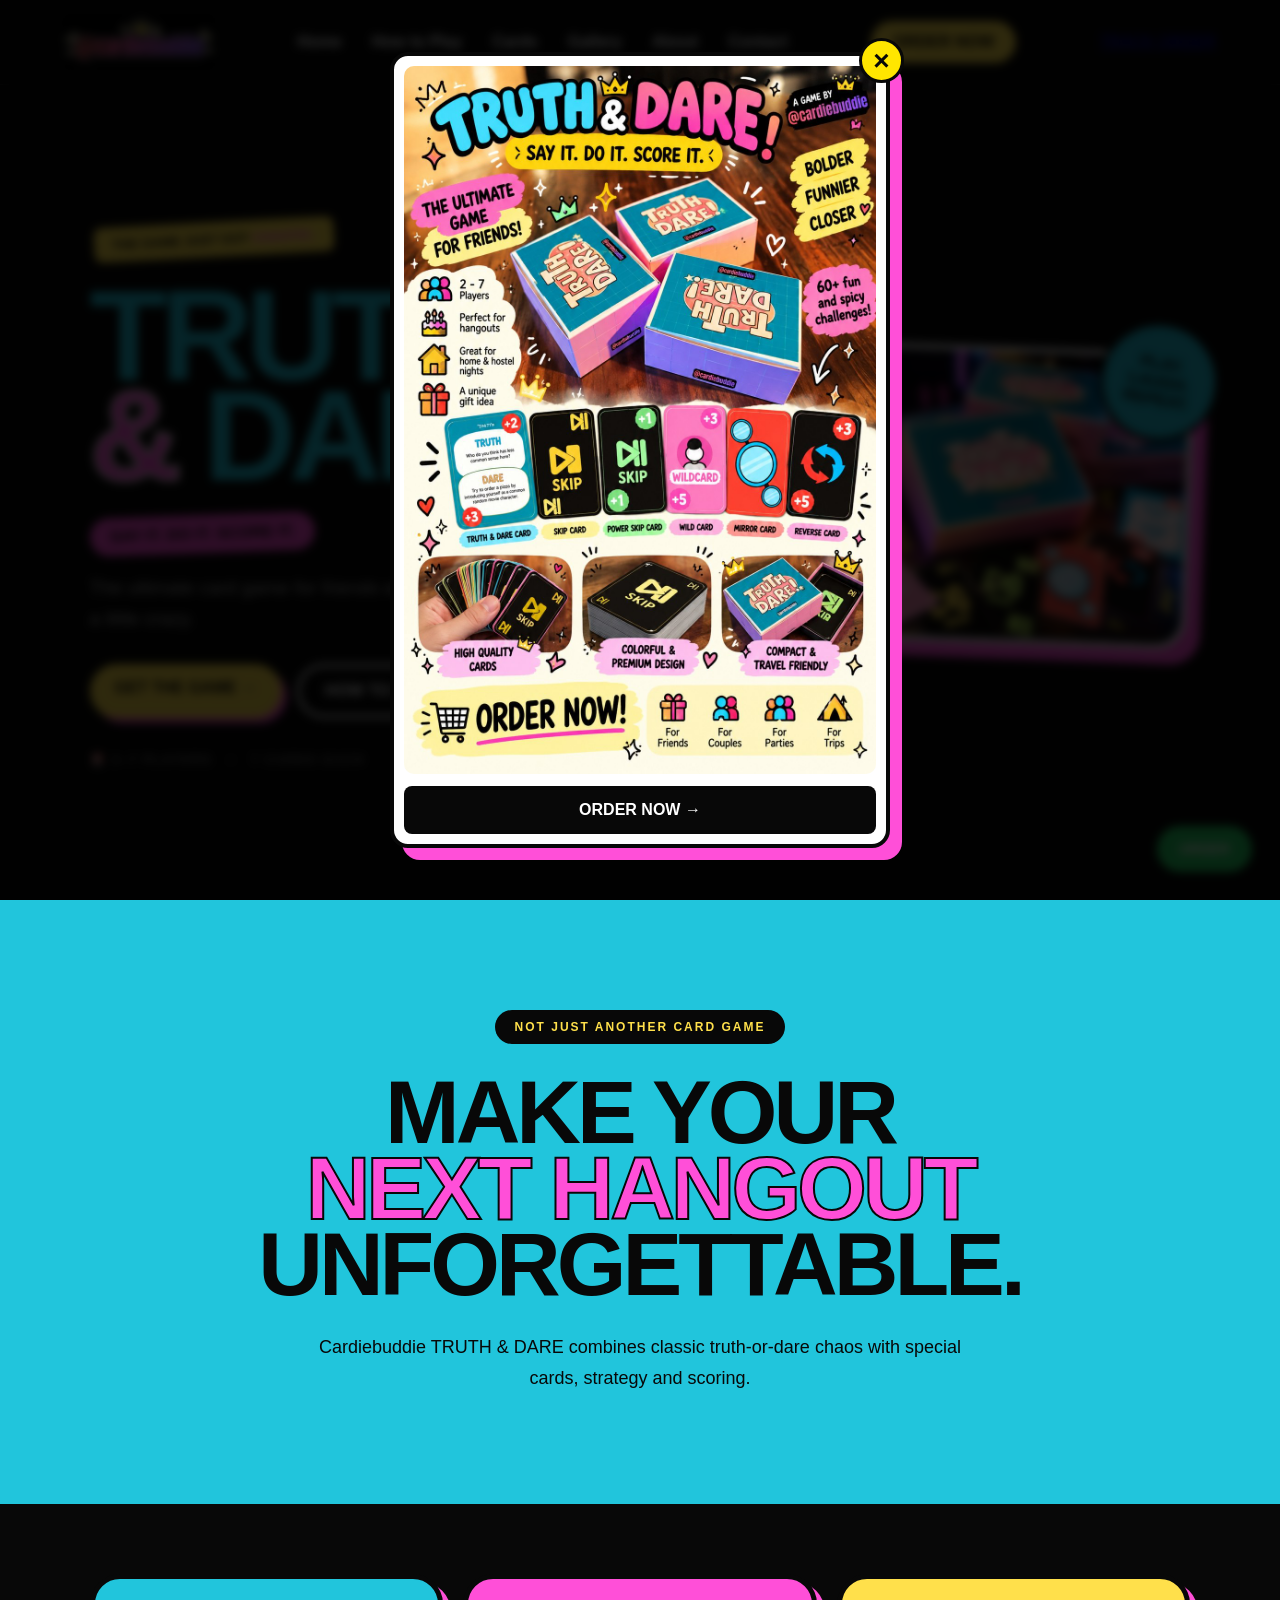
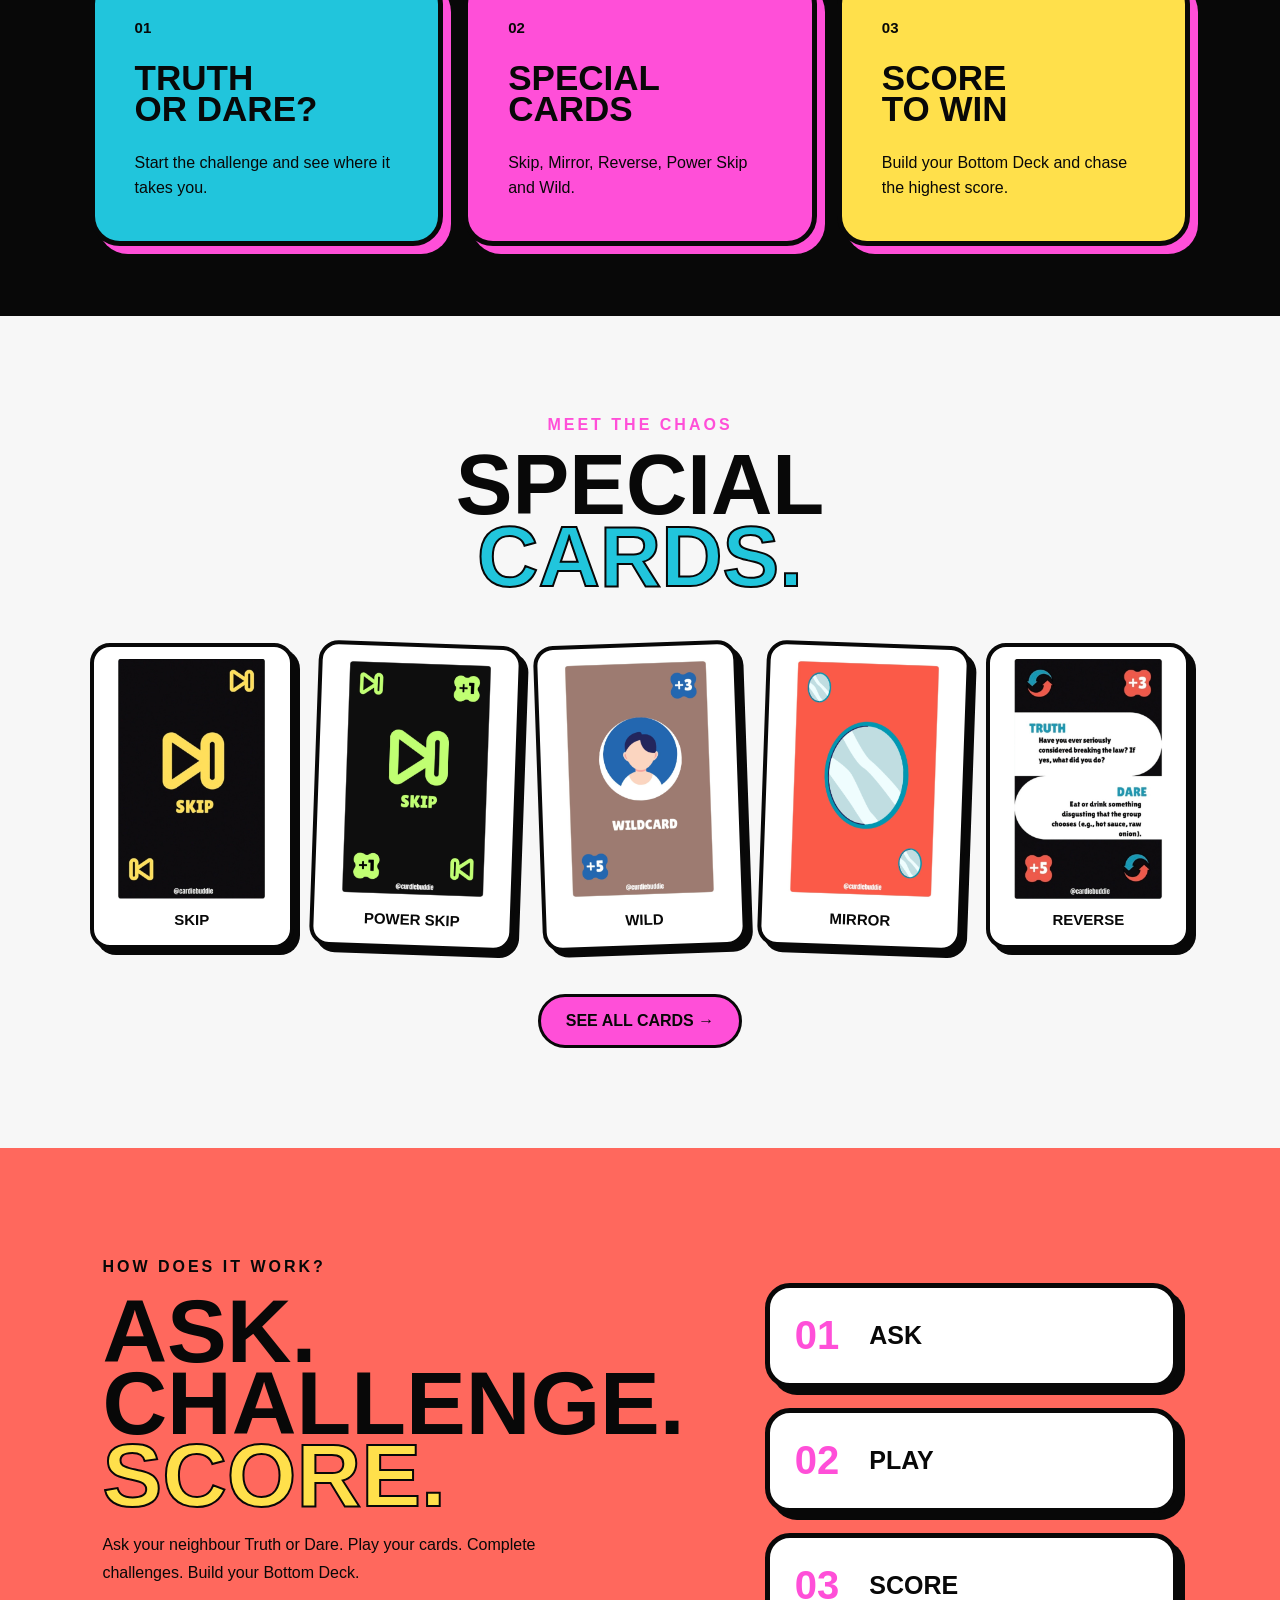
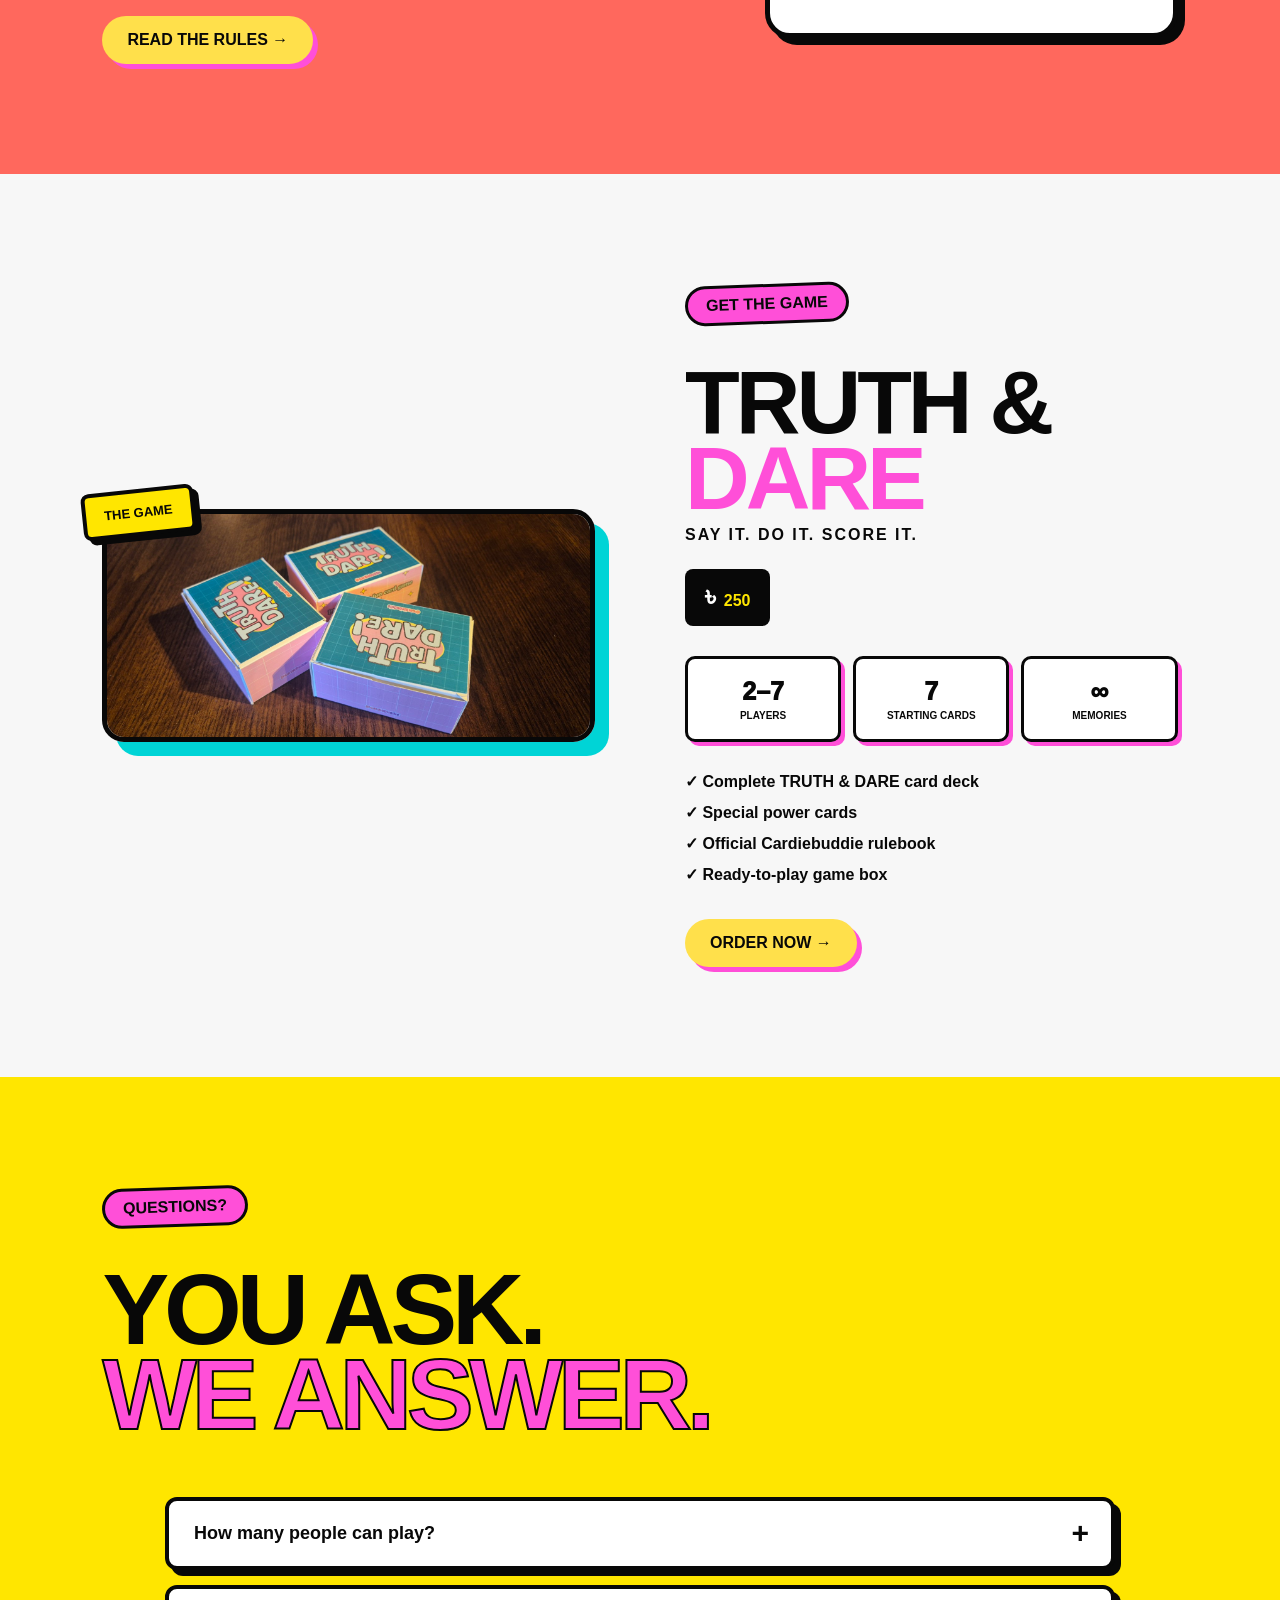
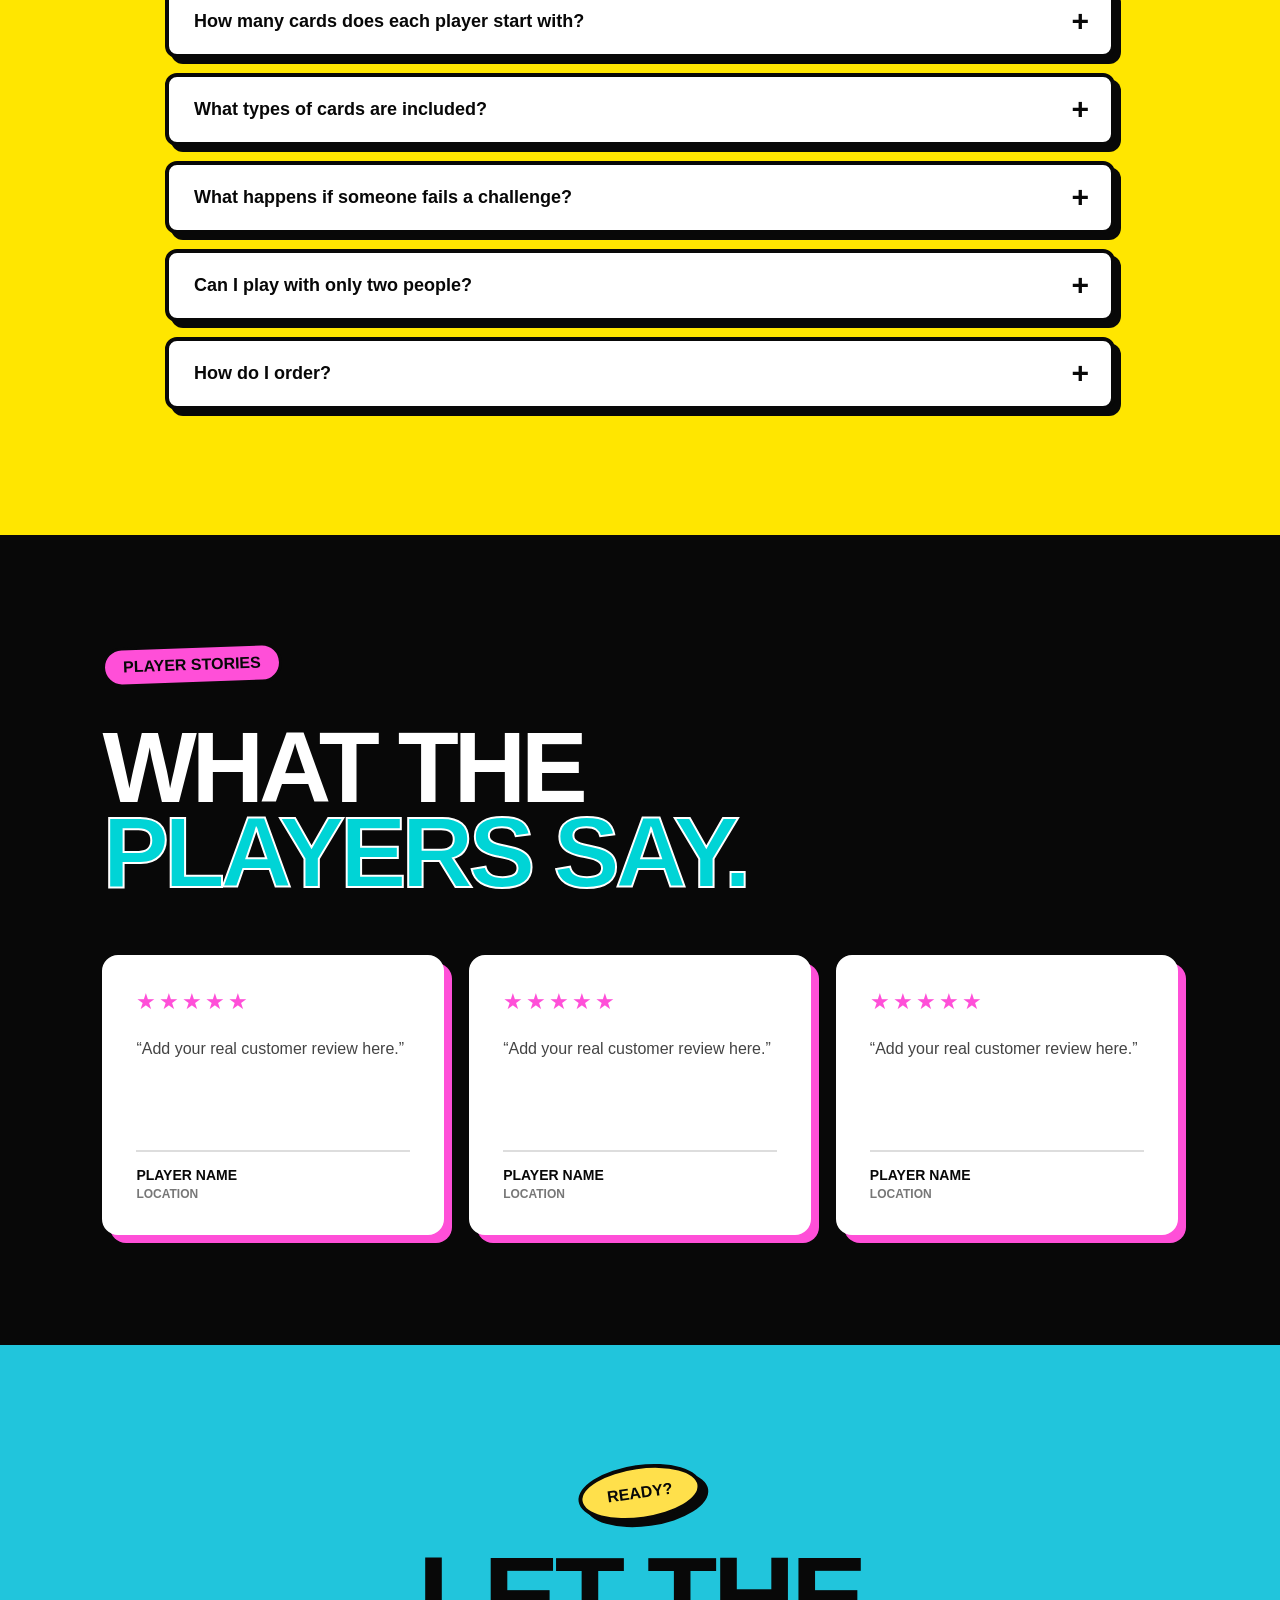
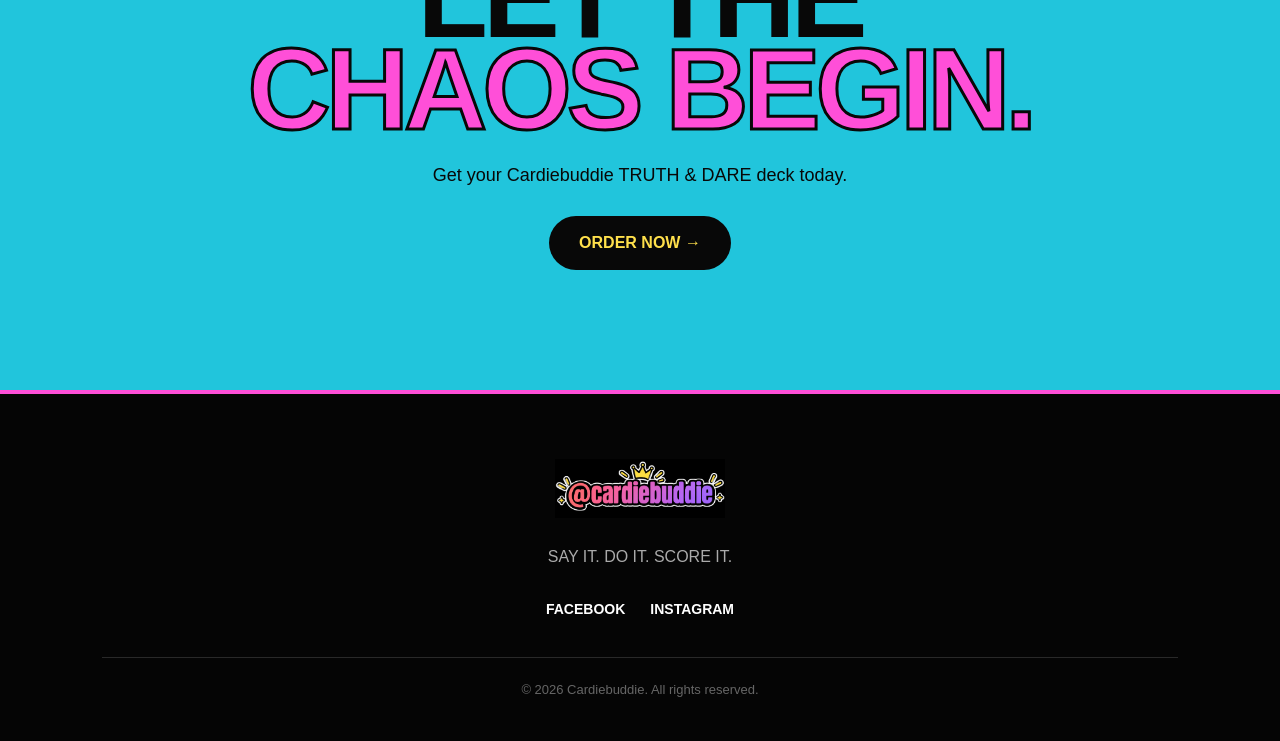
==== commit 6a095279: "Fix order tracking" ====
--- a/index.html
+++ b/index.html
@@ -59,12 +59,14 @@
             ORDER NOW →
         </a>
 
+
+
     </div>
 
 </div>
 
 
-    
+
 <div class="site-loader" id="siteLoader">
     <img src="images/logo.png" alt="Cardiebuddie">
 </div>
@@ -95,6 +97,9 @@
         ORDER NOW
     </a>
 
+    <a href="track-order.html">TRACK ORDER</a>
+
+
 </nav>
 
 
--- a/css/style.css
+++ b/css/style.css
@@ -4508,4 +4508,254 @@
         right: -15px;
     }
 
+}
+
+
+
+/* ================================
+   TRACK ORDER
+================================ */
+
+.track-page {
+    min-height: 80vh;
+
+    padding: 140px 20px 100px;
+
+    background:
+        radial-gradient(
+            circle at 20% 30%,
+            rgba(255,79,216,.18),
+            transparent 30%
+        ),
+        radial-gradient(
+            circle at 80% 70%,
+            rgba(0,212,214,.18),
+            transparent 30%
+        ),
+        #080808;
+
+    color: white;
+}
+
+.track-header {
+    max-width: 800px;
+    margin: auto;
+
+    text-align: center;
+}
+
+.track-header h1 {
+    font-size: clamp(55px, 9vw, 100px);
+
+    line-height: .82;
+
+    letter-spacing: -5px;
+
+    margin: 20px 0 30px;
+}
+
+.track-header h1 span {
+    color: #00d4d6;
+
+    -webkit-text-stroke: 2px white;
+}
+
+.track-header p {
+    color: #bbb;
+
+    font-size: 18px;
+
+    line-height: 1.6;
+}
+
+
+.track-box {
+    width: min(550px, 100%);
+
+    box-sizing: border-box;
+
+    margin: 60px auto 0;
+
+    padding: 35px;
+
+    background: white;
+
+    color: #080808;
+
+    border: 4px solid white;
+
+    border-radius: 20px;
+
+    box-shadow: 10px 10px 0 #ff4fd8;
+}
+
+.track-box .form-group {
+    margin-bottom: 22px;
+}
+
+.track-box label {
+    display: block;
+
+    margin-bottom: 8px;
+
+    font-size: 12px;
+
+    font-weight: 900;
+
+    letter-spacing: 1px;
+}
+
+.track-box input {
+    width: 100%;
+
+    box-sizing: border-box;
+
+    padding: 15px;
+
+    background: #f7f7f7;
+
+    color: #080808;
+
+    border: 3px solid #080808;
+
+    border-radius: 8px;
+
+    font-size: 15px;
+
+    outline: none;
+}
+
+.track-box input:focus {
+    border-color: #00bfc2;
+}
+
+.track-submit {
+    width: 100%;
+
+    padding: 17px;
+
+    background: #00d4d6;
+
+    color: #080808;
+
+    border: 3px solid #080808;
+
+    border-radius: 8px;
+
+    font-size: 15px;
+
+    font-weight: 1000;
+
+    cursor: pointer;
+}
+
+.track-submit:hover {
+    box-shadow: 5px 5px 0 #080808;
+
+    transform: translateY(-2px);
+}
+
+
+/* RESULT */
+
+.track-result {
+    display: none;
+
+    margin-top: 30px;
+
+    padding: 25px;
+
+    border-radius: 12px;
+
+    border: 3px solid #080808;
+}
+
+.track-result.success,
+.track-result.error,
+.track-result.loading {
+    display: block;
+}
+
+.track-result.success {
+    background: #00d4d6;
+}
+
+.track-result.error {
+    background: #ff4fd8;
+}
+
+.track-result.loading {
+    background: #ffe600;
+
+    text-align: center;
+
+    font-weight: 900;
+}
+
+.track-success-title {
+    font-size: 14px;
+
+    font-weight: 1000;
+
+    margin-bottom: 10px;
+}
+
+.track-order-number {
+    font-size: 30px;
+
+    font-weight: 1000;
+
+    margin-bottom: 25px;
+}
+
+.track-status span,
+.track-remarks span {
+    display: block;
+
+    font-size: 11px;
+
+    font-weight: 1000;
+
+    margin-bottom: 5px;
+}
+
+.track-status strong {
+    display: inline-block;
+
+    padding: 8px 14px;
+
+    background: #080808;
+
+    color: white;
+
+    border-radius: 6px;
+
+    font-size: 14px;
+}
+
+.track-remarks {
+    margin-top: 20px;
+
+    padding-top: 15px;
+
+    border-top: 2px solid rgba(0,0,0,.25);
+}
+
+.track-remarks p {
+    margin: 0;
+
+    line-height: 1.6;
+}
+
+
+@media (max-width: 600px) {
+
+    .track-page {
+        padding: 120px 20px 80px;
+    }
+
+    .track-box {
+        padding: 25px;
+    }
+
 }
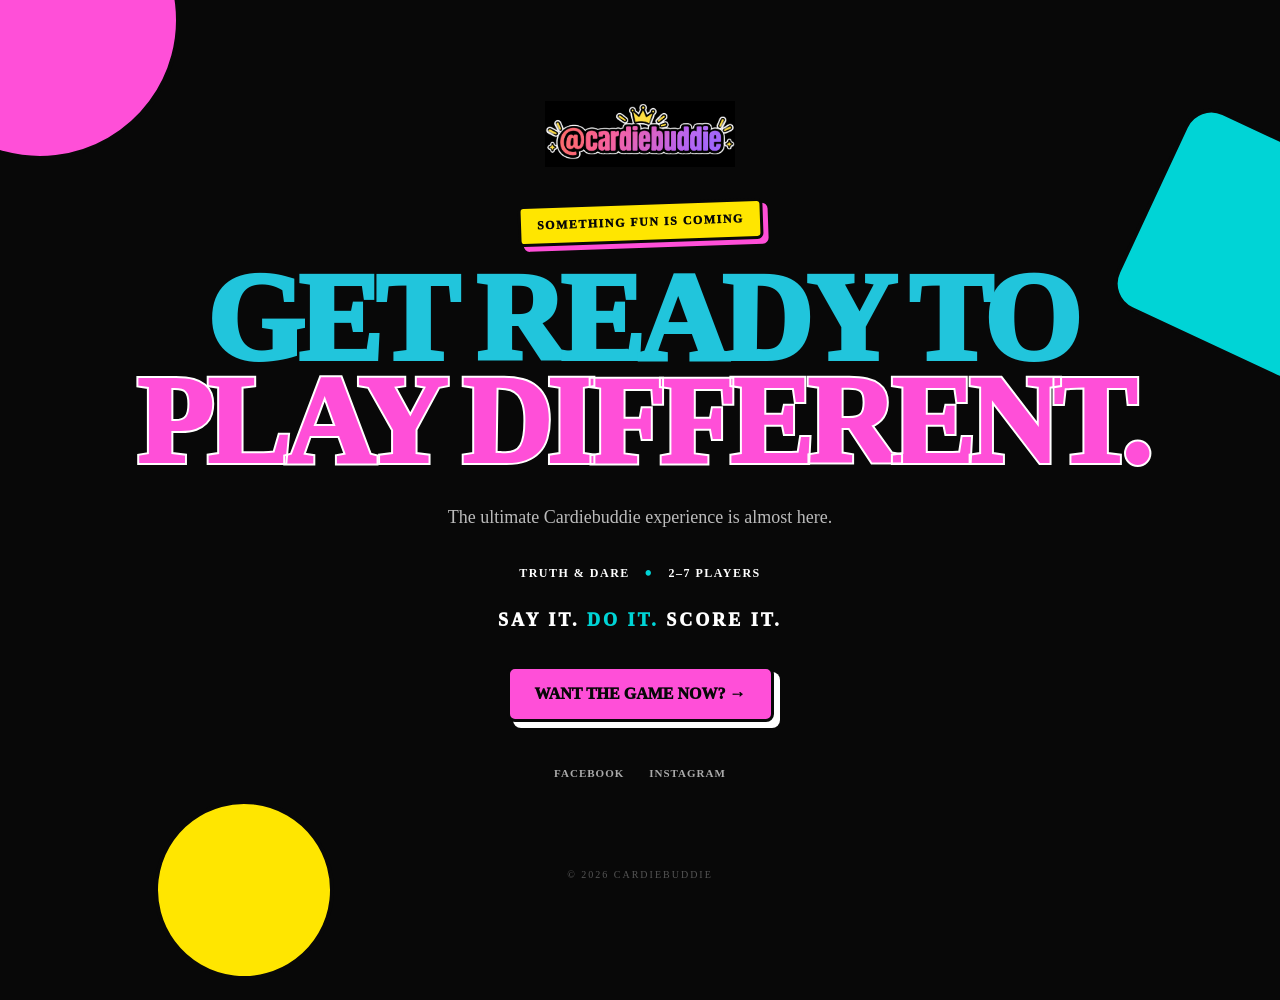
==== commit 85068172: "Fix order tracking" ====
--- a/index.html
+++ b/index.html
@@ -2,619 +2,133 @@
 <html lang="en">
 
 <head>
+
     <meta charset="UTF-8">
-    <meta name="viewport" content="width=device-width, initial-scale=1.0">
 
-    <title>Cardiebuddie | TRUTH & DARE</title>
+    <title>Cardiebuddie — Coming Soon</title>
 
-    <link rel="stylesheet" href="css/style.css">
+    <meta name="description"
+          content="Cardiebuddie TRUTH & DARE — SAY IT. DO IT. SCORE IT. Coming soon.">
 
+    <meta name="viewport"
+          content="width=device-width, initial-scale=1.0">
 
-<title>Cardiebuddie — TRUTH & DARE Card Game</title>
+    <link rel="icon"
+          type="image/png"
+          href="images/favicon.png">
 
-<meta name="description" content="Cardiebuddie TRUTH & DARE — Say It. Do It. Score It. A fun party card game for 2–7 players.">
-
-<meta name="keywords" content="Cardiebuddie, Truth and Dare, Truth Dare card game, party card game, Bangladesh card game">
-
-<meta name="author" content="Cardiebuddie">
-
-<meta name="viewport" content="width=device-width, initial-scale=1.0">
-
-<meta property="og:title" content="Cardiebuddie — TRUTH & DARE">
-<meta property="og:description" content="SAY IT. DO IT. SCORE IT.">
-<meta property="og:type" content="website">
-<meta property="og:image" content="images/social-preview.jpg">
-
-<meta name="twitter:card" content="summary_large_image">
-<meta name="twitter:title" content="Cardiebuddie — TRUTH & DARE">
-<meta name="twitter:description" content="SAY IT. DO IT. SCORE IT.">
-<meta name="twitter:image" content="images/social-preview.jpg">
-<link rel="icon" type="image/png" href="images/favicon.png">
-
-
-
+    <link rel="stylesheet"
+          href="css/style.css">
 
 </head>
 
-<body>
 
-<!-- PROMO POPUP -->
+<body class="coming-soon-page">
 
-<div class="promo-popup" id="promoPopup">
 
-    <div class="promo-overlay"></div>
+    <!-- BACKGROUND DECORATIONS -->
 
-    <div class="promo-content">
+    <div class="coming-shape shape-one"></div>
+    <div class="coming-shape shape-two"></div>
+    <div class="coming-shape shape-three"></div>
 
-        <button class="promo-close" id="promoClose">
-            ×
-        </button>
 
-        <img
-            src="images/promo.jpg"
-            alt="Cardiebuddie TRUTH & DARE promotion"
-        >
+    <!-- MAIN -->
 
-        <a href="order.html" class="promo-order-btn">
-            ORDER NOW →
+    <main class="coming-soon">
+
+        <div class="coming-logo">
+
+            <img
+                src="images/logo.png"
+                alt="Cardiebuddie">
+
+        </div>
+
+
+        <div class="coming-label">
+            SOMETHING FUN IS COMING
+        </div>
+
+
+        <h1>
+
+            GET READY TO<br>
+
+            <span>PLAY DIFFERENT.</span>
+
+        </h1>
+
+
+        <p class="coming-description">
+
+            The ultimate Cardiebuddie experience
+            is almost here.
+
+        </p>
+
+
+        <div class="coming-game">
+
+            <span>TRUTH & DARE</span>
+
+            <span class="dot">•</span>
+
+            <span>2–7 PLAYERS</span>
+
+        </div>
+
+
+        <div class="coming-tagline">
+
+            SAY IT.
+            <span>DO IT.</span>
+            SCORE IT.
+
+        </div>
+
+
+        <a
+            href="order.html"
+            class="coming-order">
+
+            WANT THE GAME NOW? →
+
         </a>
 
 
+        <div class="coming-social">
 
-    </div>
+            <a
+                href="https://www.facebook.com/Cardiebuddie"
+                target="_blank"
+                rel="noopener">
 
-</div>
+                FACEBOOK
 
-
-
-<div class="site-loader" id="siteLoader">
-    <img src="images/logo.png" alt="Cardiebuddie">
-</div>
-<!-- =========================
-     NAVBAR
-========================= -->
-
-<nav class="navbar">
-
-    <div class="logo">
-        <a href="index.html">
-            <img src="images/logo.png" alt="Cardiebuddie">
-        </a>
-    </div>
-<button class="menu-toggle" id="menuToggle">
-    ☰
-</button>
-    <ul class="nav-links">
-        <li><a href="index.html">Home</a></li>
-        <li><a href="rules.html">How to Play</a></li>
-        <li><a href="cards.html">Cards</a></li>
-        <li><a href="gallery.html">Gallery</a></li>
-        <li><a href="about.html">About</a></li>
-        <li><a href="contact.html">Contact</a></li>
-    </ul>
-
-    <a href="order.html" class="order-btn">
-        ORDER NOW
-    </a>
-
-    <a href="track-order.html">TRACK ORDER</a>
-
-
-</nav>
-
-
-<!-- =========================
-     HERO
-========================= -->
-
-<section class="home-hero">
-
-    <div class="home-hero-text">
-
-        <div class="hero-sticker">
-            THE GAME JUST GOT
-            <strong>CHAOTIC.</strong>
-        </div>
-
-        <h1>
-            TRUTH<br>
-            <span>&</span> DARE
-        </h1>
-
-        <div class="home-slogan">
-            SAY IT. DO IT. SCORE IT.
-        </div>
-
-        <p>
-            The ultimate card game for friends who
-            aren't afraid to get a little crazy.
-        </p>
-
-        <div class="home-buttons">
-
-            <a href="order.html" class="home-primary">
-                GET THE GAME →
             </a>
 
-            <a href="rules.html" class="home-secondary">
-                HOW TO PLAY
+            <a
+                href="https://www.instagram.com/Cardiebuddie"
+                target="_blank"
+                rel="noopener">
+
+                INSTAGRAM
+
             </a>
 
         </div>
 
-        <div class="player-count">
-            🎴 2–7 PLAYERS &nbsp; • &nbsp; 7 CARDS EACH
-        </div>
+    </main>
+
+
+    <div class="coming-footer">
+
+        © 2026 CARDIEBUDDIE
 
     </div>
 
 
-    <div class="home-hero-image">
+</body>
 
-        <div class="image-sticker">
-            PLAY.<br>
-            LAUGH.<br>
-            REPEAT.
-        </div>
-
-        <img
-            src="images/hero-banner.jpg"
-            alt="Cardiebuddie TRUTH & DARE"
-        >
-
-    </div>
-
-</section>
-
-
-<!-- =========================
-     INTRO
-========================= -->
-
-<section class="home-intro">
-
-    <div class="intro-label">
-        NOT JUST ANOTHER CARD GAME
-    </div>
-
-    <h2>
-        MAKE YOUR<br>
-        <span>NEXT HANGOUT</span><br>
-        UNFORGETTABLE.
-    </h2>
-
-    <p>
-        Cardiebuddie TRUTH & DARE combines classic
-        truth-or-dare chaos with special cards,
-        strategy and scoring.
-    </p>
-
-</section>
-
-
-<!-- =========================
-     FEATURES
-========================= -->
-
-<section class="home-features">
-
-    <div class="feature feature-cyan">
-
-        <span>01</span>
-
-        <h3>TRUTH<br>OR DARE?</h3>
-
-        <p>
-            Start the challenge and see
-            where it takes you.
-        </p>
-
-    </div>
-
-
-    <div class="feature feature-pink">
-
-        <span>02</span>
-
-        <h3>SPECIAL<br>CARDS</h3>
-
-        <p>
-            Skip, Mirror, Reverse,
-            Power Skip and Wild.
-        </p>
-
-    </div>
-
-
-    <div class="feature feature-yellow">
-
-        <span>03</span>
-
-        <h3>SCORE<br>TO WIN</h3>
-
-        <p>
-            Build your Bottom Deck
-            and chase the highest score.
-        </p>
-
-    </div>
-
-</section>
-
-
-<!-- =========================
-     SPECIAL CARDS
-========================= -->
-
-<section class="home-cards">
-
-    <div class="home-section-heading">
-
-        <span>MEET THE CHAOS</span>
-
-        <h2>
-            SPECIAL<br>
-            <strong>CARDS.</strong>
-        </h2>
-
-    </div>
-
-
-    <div class="mini-card-grid">
-
-        <div class="mini-card">
-            <img src="images/skip-card.jpg" alt="Skip Card">
-            <h3>SKIP</h3>
-        </div>
-
-        <div class="mini-card">
-            <img src="images/power-skip-card.jpg" alt="Power Skip Card">
-            <h3>POWER SKIP</h3>
-        </div>
-
-        <div class="mini-card">
-            <img src="images/wild-card.jpg" alt="Wild Card">
-            <h3>WILD</h3>
-        </div>
-
-        <div class="mini-card">
-            <img src="images/mirror-card.jpg" alt="Mirror Card">
-            <h3>MIRROR</h3>
-        </div>
-
-        <div class="mini-card">
-            <img src="images/reverse-card.jpg" alt="Reverse Card">
-            <h3>REVERSE</h3>
-        </div>
-
-    </div>
-
-
-    <a href="cards.html" class="view-cards">
-        SEE ALL CARDS →
-    </a>
-
-</section>
-
-
-<!-- =========================
-     HOW TO PLAY
-========================= -->
-
-<section class="home-how">
-
-    <div class="how-text">
-
-        <span>HOW DOES IT WORK?</span>
-
-        <h2>
-            ASK.<br>
-            CHALLENGE.<br>
-            <strong>SCORE.</strong>
-        </h2>
-
-        <p>
-            Ask your neighbour Truth or Dare.
-            Play your cards. Complete challenges.
-            Build your Bottom Deck.
-        </p>
-
-        <a href="rules.html" class="home-primary">
-            READ THE RULES →
-        </a>
-
-    </div>
-
-
-    <div class="how-steps">
-
-        <div>
-            <strong>01</strong>
-            <span>ASK</span>
-        </div>
-
-        <div>
-            <strong>02</strong>
-            <span>PLAY</span>
-        </div>
-
-        <div>
-            <strong>03</strong>
-            <span>SCORE</span>
-        </div>
-
-    </div>
-
-</section>
-
-<!-- PRODUCT / ORDER SECTION -->
-
-<section class="home-product">
-
-    <div class="home-product-image">
-
-        <img src="images/box-1.jpg"
-             alt="Cardiebuddie TRUTH & DARE Game">
-
-    </div>
-
-
-    <div class="home-product-info">
-
-        <div class="section-label">GET THE GAME</div>
-
-        <h2>
-            TRUTH &<br>
-            <span>DARE</span>
-        </h2>
-
-        <p class="product-tagline">
-            SAY IT. DO IT. SCORE IT.
-        </p>
-
-        <div class="product-price">
-            ৳ <span>250</span>
-        </div>
-
-        <div class="product-details">
-
-            <div>
-                <strong>2–7</strong>
-                <small>PLAYERS</small>
-            </div>
-
-            <div>
-                <strong>7</strong>
-                <small>STARTING CARDS</small>
-            </div>
-
-            <div>
-                <strong>∞</strong>
-                <small>MEMORIES</small>
-            </div>
-
-        </div>
-
-        <ul class="product-includes">
-
-            <li>✓ Complete TRUTH & DARE card deck</li>
-            <li>✓ Special power cards</li>
-            <li>✓ Official Cardiebuddie rulebook</li>
-            <li>✓ Ready-to-play game box</li>
-
-        </ul>
-
-        <a href="order.html" class="home-primary">
-            ORDER NOW →
-        </a>
-
-    </div>
-
-</section>
-
-
-<!-- FAQ SECTION -->
-
-<section class="faq-section">
-
-    <div class="section-label">QUESTIONS?</div>
-
-    <h2>
-        YOU ASK.<br>
-        <span>WE ANSWER.</span>
-    </h2>
-
-    <div class="faq-list">
-
-        <details class="faq-item">
-            <summary>How many people can play?</summary>
-            <p>
-                TRUTH & DARE is designed for 2–7 players.
-            </p>
-        </details>
-
-        <details class="faq-item">
-            <summary>How many cards does each player start with?</summary>
-            <p>
-                Each player starts with 7 cards.
-            </p>
-        </details>
-
-        <details class="faq-item">
-            <summary>What types of cards are included?</summary>
-            <p>
-                The game includes Truth & Dare cards, Skip,
-                Power Skip, Wild, Mirror and Reverse cards.
-            </p>
-        </details>
-
-        <details class="faq-item">
-            <summary>What happens if someone fails a challenge?</summary>
-            <p>
-                The same challenge card stays in play and
-                passes clockwise until the challenge is completed
-                or the relevant game rule applies.
-            </p>
-        </details>
-
-        <details class="faq-item">
-            <summary>Can I play with only two people?</summary>
-            <p>
-                Yes. The game supports 2–7 players.
-            </p>
-        </details>
-
-        <details class="faq-item">
-            <summary>How do I order?</summary>
-            <p>
-                Fill out the order form and send your order
-                directly to Cardiebuddie through WhatsApp.
-            </p>
-        </details>
-
-    </div>
-
-</section>
-
-<!-- REVIEWS -->
-
-<section class="reviews-section">
-
-    <div class="section-label">PLAYER STORIES</div>
-
-    <h2>
-        WHAT THE<br>
-        <span>PLAYERS SAY.</span>
-    </h2>
-
-    <div class="reviews-grid">
-
-        <div class="review-card">
-            <div class="review-stars">★★★★★</div>
-
-            <p class="review-text">
-                “Add your real customer review here.”
-            </p>
-
-            <div class="review-author">
-                <strong>PLAYER NAME</strong>
-                <span>LOCATION</span>
-            </div>
-        </div>
-
-
-        <div class="review-card">
-            <div class="review-stars">★★★★★</div>
-
-            <p class="review-text">
-                “Add your real customer review here.”
-            </p>
-
-            <div class="review-author">
-                <strong>PLAYER NAME</strong>
-                <span>LOCATION</span>
-            </div>
-        </div>
-
-
-        <div class="review-card">
-            <div class="review-stars">★★★★★</div>
-
-            <p class="review-text">
-                “Add your real customer review here.”
-            </p>
-
-            <div class="review-author">
-                <strong>PLAYER NAME</strong>
-                <span>LOCATION</span>
-            </div>
-        </div>
-
-    </div>
-
-</section>
-
-
-<!-- =========================
-     FINAL CTA
-========================= -->
-
-<section class="home-final">
-
-    <div class="final-sticker">
-        READY?
-    </div>
-
-    <h2>
-        LET THE<br>
-        <span>CHAOS BEGIN.</span>
-    </h2>
-
-    <p>
-        Get your Cardiebuddie TRUTH & DARE deck today.
-    </p>
-
-    <a href="order.html" class="final-order">
-        ORDER NOW →
-    </a>
-
-</section>
-
-
-<!-- =========================
-     FOOTER
-========================= -->
-
-<script src="js/script.js"></script>
-
-
-<footer class="footer">
-
-    <div class="footer-logo">
-        <img src="images/logo.png" alt="Cardiebuddie">
-    </div>
-
-    <p>SAY IT. DO IT. SCORE IT.</p>
-
-    <div class="footer-social">
-
-        <a href="https://www.facebook.com/Cardiebuddie"
-           target="_blank"
-           rel="noopener">
-            FACEBOOK
-        </a>
-
-        <a href="https://www.instagram.com/Cardiebuddie"
-           target="_blank"
-           rel="noopener">
-            INSTAGRAM
-        </a>
-
-    </div>
-
-    <p class="footer-copy">
-        © 2026 Cardiebuddie. All rights reserved.
-    </p>
-
-</footer>
-
-<a
-    href="https://wa.me/8801601824990"
-    class="floating-whatsapp"
-    target="_blank"
-    rel="noopener"
-    aria-label="Order Cardiebuddie on WhatsApp">
-    ORDER
-</a>
-<div class="mobile-order-bar">
-
-    <span>TRUTH & DARE</span>
-
-    <a href="order.html">
-        ORDER NOW →
-    </a>
-
-</div>
-
-</body>
 </html>
--- a/css/style.css
+++ b/css/style.css
@@ -4758,4 +4758,370 @@
         padding: 25px;
     }
 
+}
+
+
+/* =================================
+   CARDIEBUDDIE COMING SOON
+================================= */
+
+.coming-soon-page {
+    min-height: 100vh;
+
+    margin: 0;
+
+    overflow: hidden;
+
+    background: #080808;
+
+    color: white;
+
+    position: relative;
+
+    font-family: inherit;
+}
+
+
+/* BACKGROUND SHAPES */
+
+.coming-shape {
+    position: absolute;
+
+    border: 4px solid #080808;
+
+    z-index: 0;
+
+    pointer-events: none;
+}
+
+.shape-one {
+    width: 280px;
+    height: 280px;
+
+    top: -120px;
+    left: -100px;
+
+    background: #ff4fd8;
+
+    border-radius: 50%;
+
+    transform: rotate(15deg);
+}
+
+.shape-two {
+    width: 220px;
+    height: 220px;
+
+    right: -80px;
+    top: 15%;
+
+    background: #00d4d6;
+
+    border-radius: 30px;
+
+    transform: rotate(25deg);
+}
+
+.shape-three {
+    width: 180px;
+    height: 180px;
+
+    bottom: -80px;
+    left: 12%;
+
+    background: #ffe600;
+
+    border-radius: 50%;
+
+    transform: rotate(-15deg);
+}
+
+
+/* MAIN */
+
+.coming-soon {
+    position: relative;
+
+    z-index: 2;
+
+    min-height: 100vh;
+
+    box-sizing: border-box;
+
+    padding: 60px 25px 80px;
+
+    display: flex;
+
+    flex-direction: column;
+
+    align-items: center;
+
+    justify-content: center;
+
+    text-align: center;
+}
+
+
+/* LOGO */
+
+.coming-logo {
+    margin-bottom: 35px;
+}
+
+.coming-logo img {
+    width: 190px;
+
+    max-width: 60vw;
+
+    height: auto;
+
+    display: block;
+}
+
+
+/* LABEL */
+
+.coming-label {
+    display: inline-block;
+
+    padding: 10px 16px;
+
+    background: #ffe600;
+
+    color: #080808;
+
+    border: 3px solid #080808;
+
+    border-radius: 6px;
+
+    font-size: 12px;
+
+    font-weight: 1000;
+
+    letter-spacing: 1.5px;
+
+    transform: rotate(-2deg);
+
+    box-shadow: 5px 5px 0 #ff4fd8;
+
+    margin-bottom: 25px;
+}
+
+
+/* HEADING */
+
+.coming-soon h1 {
+    margin: 0;
+
+    font-size: clamp(55px, 10vw, 125px);
+
+    line-height: .82;
+
+    letter-spacing: -6px;
+
+    font-weight: 1000;
+}
+
+.coming-soon h1 span {
+    color: #ff4fd8;
+
+    -webkit-text-stroke: 2px white;
+}
+
+
+/* DESCRIPTION */
+
+.coming-description {
+    max-width: 550px;
+
+    margin: 30px auto 20px;
+
+    color: #bbb;
+
+    font-size: 18px;
+
+    line-height: 1.6;
+}
+
+
+/* GAME INFO */
+
+.coming-game {
+    display: flex;
+
+    align-items: center;
+
+    justify-content: center;
+
+    gap: 15px;
+
+    margin: 10px 0 25px;
+
+    font-size: 12px;
+
+    font-weight: 900;
+
+    letter-spacing: 1.5px;
+}
+
+.coming-game .dot {
+    color: #00d4d6;
+
+    font-size: 20px;
+}
+
+
+/* TAGLINE */
+
+.coming-tagline {
+    font-size: 18px;
+
+    font-weight: 1000;
+
+    letter-spacing: 3px;
+
+    margin-bottom: 35px;
+}
+
+.coming-tagline span {
+    color: #00d4d6;
+}
+
+
+/* ORDER */
+
+.coming-order {
+    display: inline-block;
+
+    padding: 16px 25px;
+
+    background: #ff4fd8;
+
+    color: #080808;
+
+    border: 3px solid #080808;
+
+    border-radius: 8px;
+
+    text-decoration: none;
+
+    font-weight: 1000;
+
+    box-shadow: 6px 6px 0 white;
+
+    transition:
+        transform .2s ease,
+        box-shadow .2s ease;
+}
+
+.coming-order:hover {
+    transform: translateY(-4px);
+
+    box-shadow: 9px 9px 0 white;
+}
+
+
+/* SOCIAL */
+
+.coming-social {
+    display: flex;
+
+    gap: 25px;
+
+    margin-top: 45px;
+}
+
+.coming-social a {
+    color: #aaa;
+
+    text-decoration: none;
+
+    font-size: 11px;
+
+    font-weight: 900;
+
+    letter-spacing: 1px;
+
+    transition: color .2s ease;
+}
+
+.coming-social a:hover {
+    color: #00d4d6;
+}
+
+
+/* FOOTER */
+
+.coming-footer {
+    position: absolute;
+
+    z-index: 3;
+
+    bottom: 20px;
+
+    left: 0;
+
+    right: 0;
+
+    text-align: center;
+
+    color: #555;
+
+    font-size: 10px;
+
+    letter-spacing: 2px;
+}
+
+
+/* MOBILE */
+
+@media (max-width: 600px) {
+
+    .coming-soon {
+        padding: 40px 20px 70px;
+    }
+
+    .coming-logo img {
+        width: 150px;
+    }
+
+    .coming-soon h1 {
+        letter-spacing: -3px;
+    }
+
+    .coming-description {
+        font-size: 16px;
+    }
+
+    .coming-game {
+        flex-direction: column;
+
+        gap: 5px;
+    }
+
+    .coming-game .dot {
+        display: none;
+    }
+
+    .coming-tagline {
+        font-size: 14px;
+
+        letter-spacing: 2px;
+    }
+
+    .shape-one {
+        width: 180px;
+        height: 180px;
+    }
+
+    .shape-two {
+        width: 130px;
+        height: 130px;
+    }
+
+    .shape-three {
+        width: 110px;
+        height: 110px;
+    }
+
 }
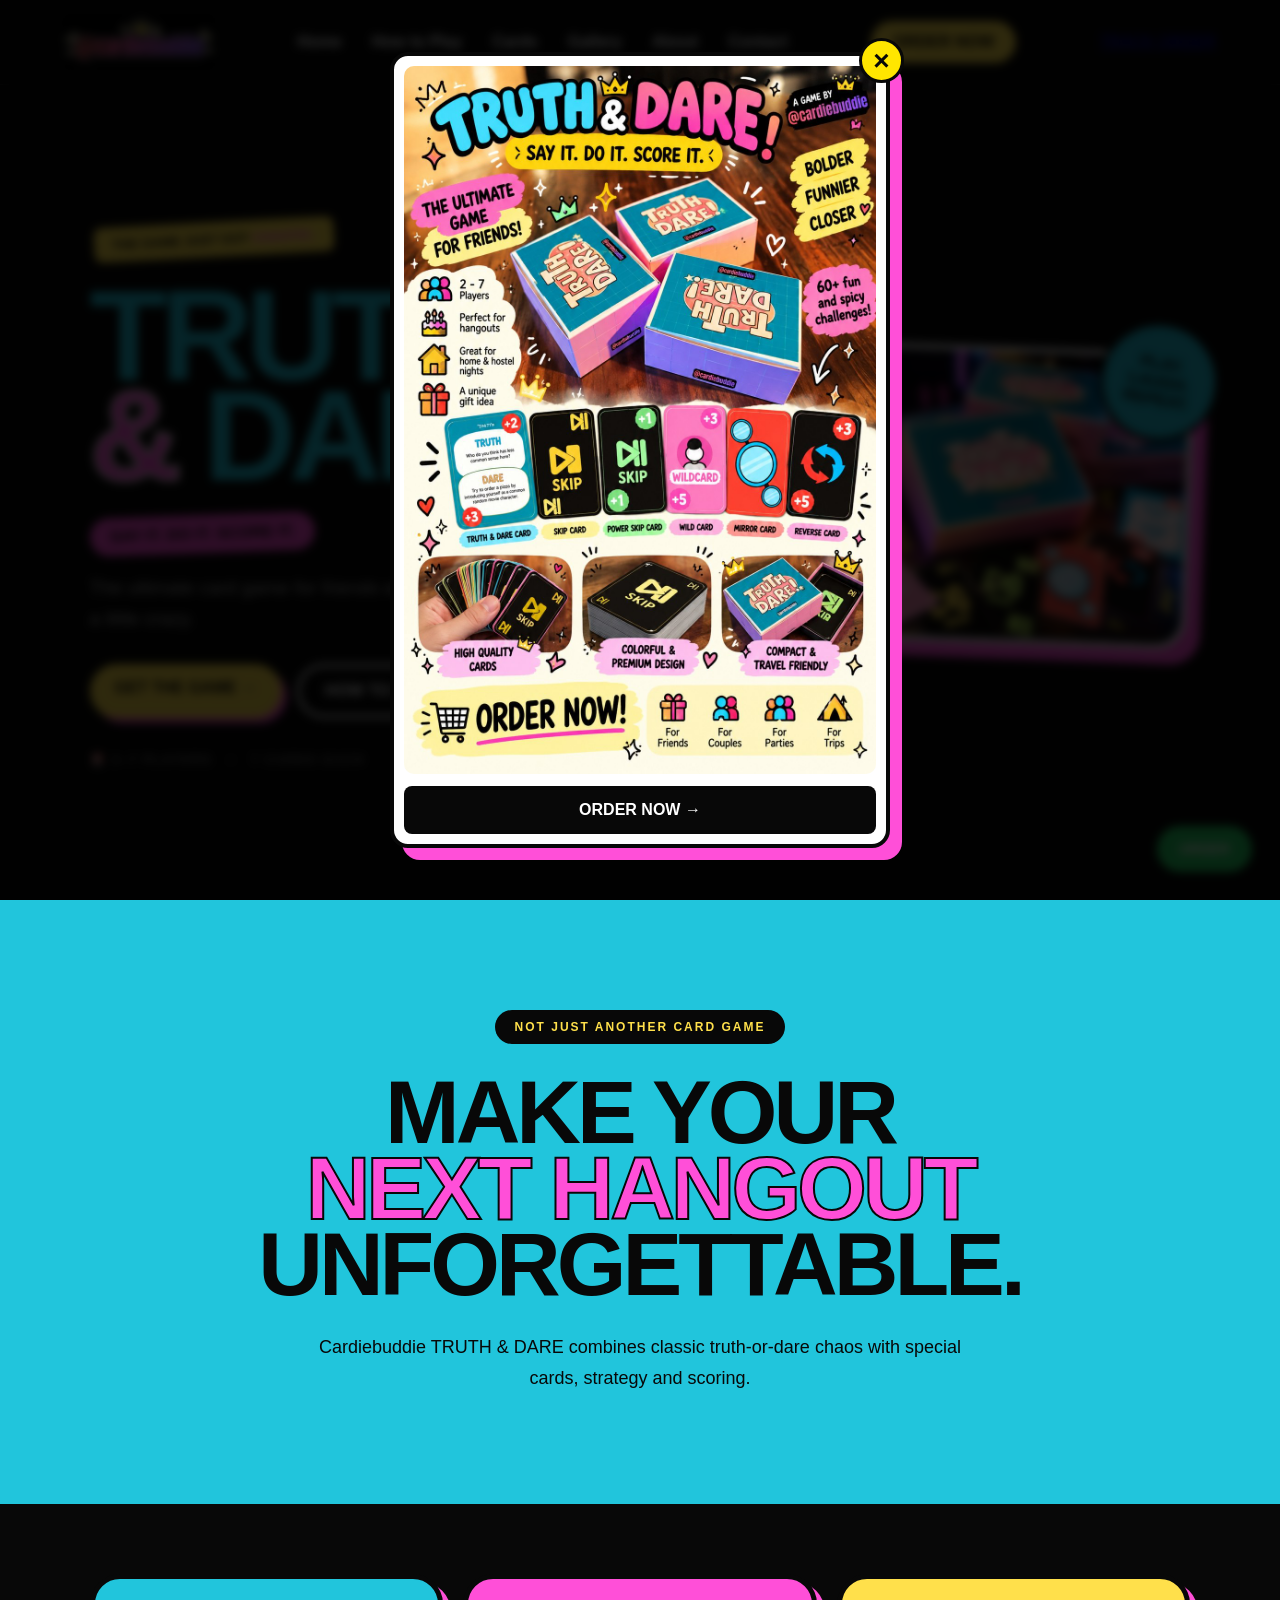
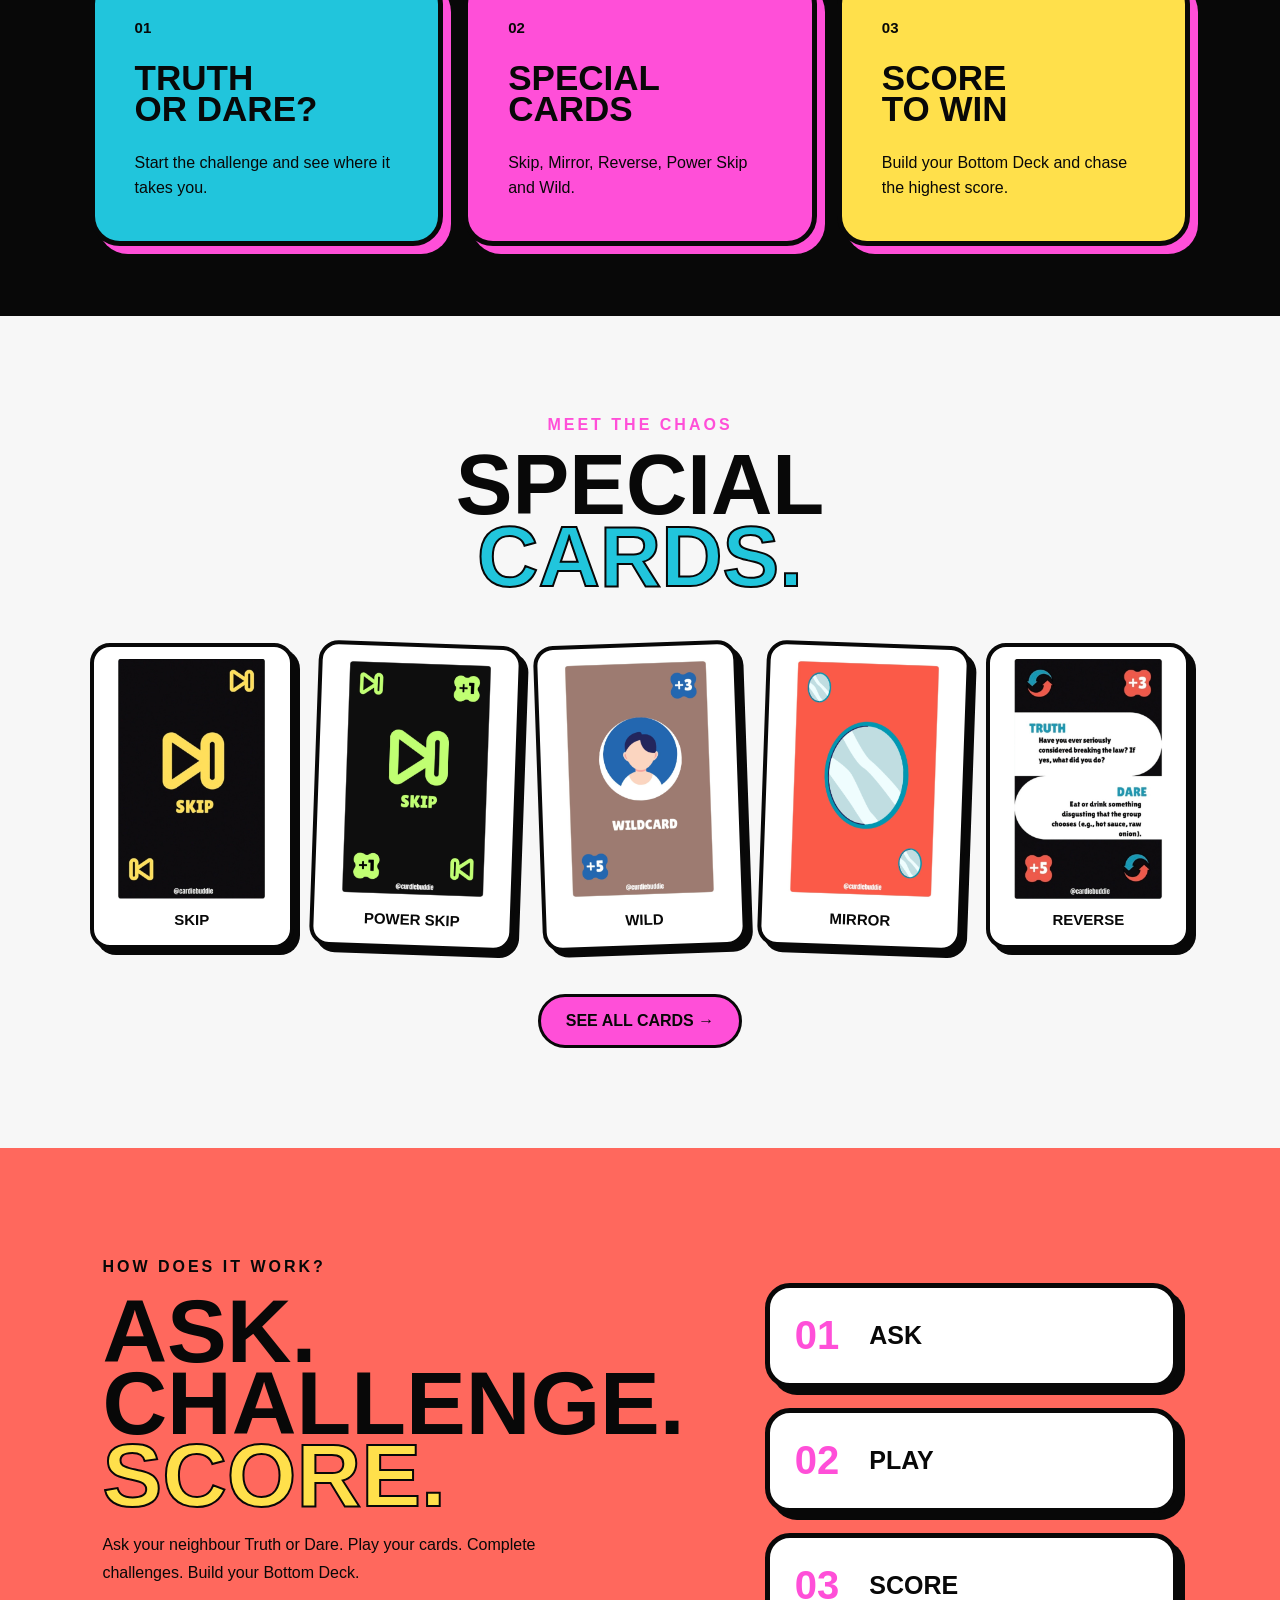
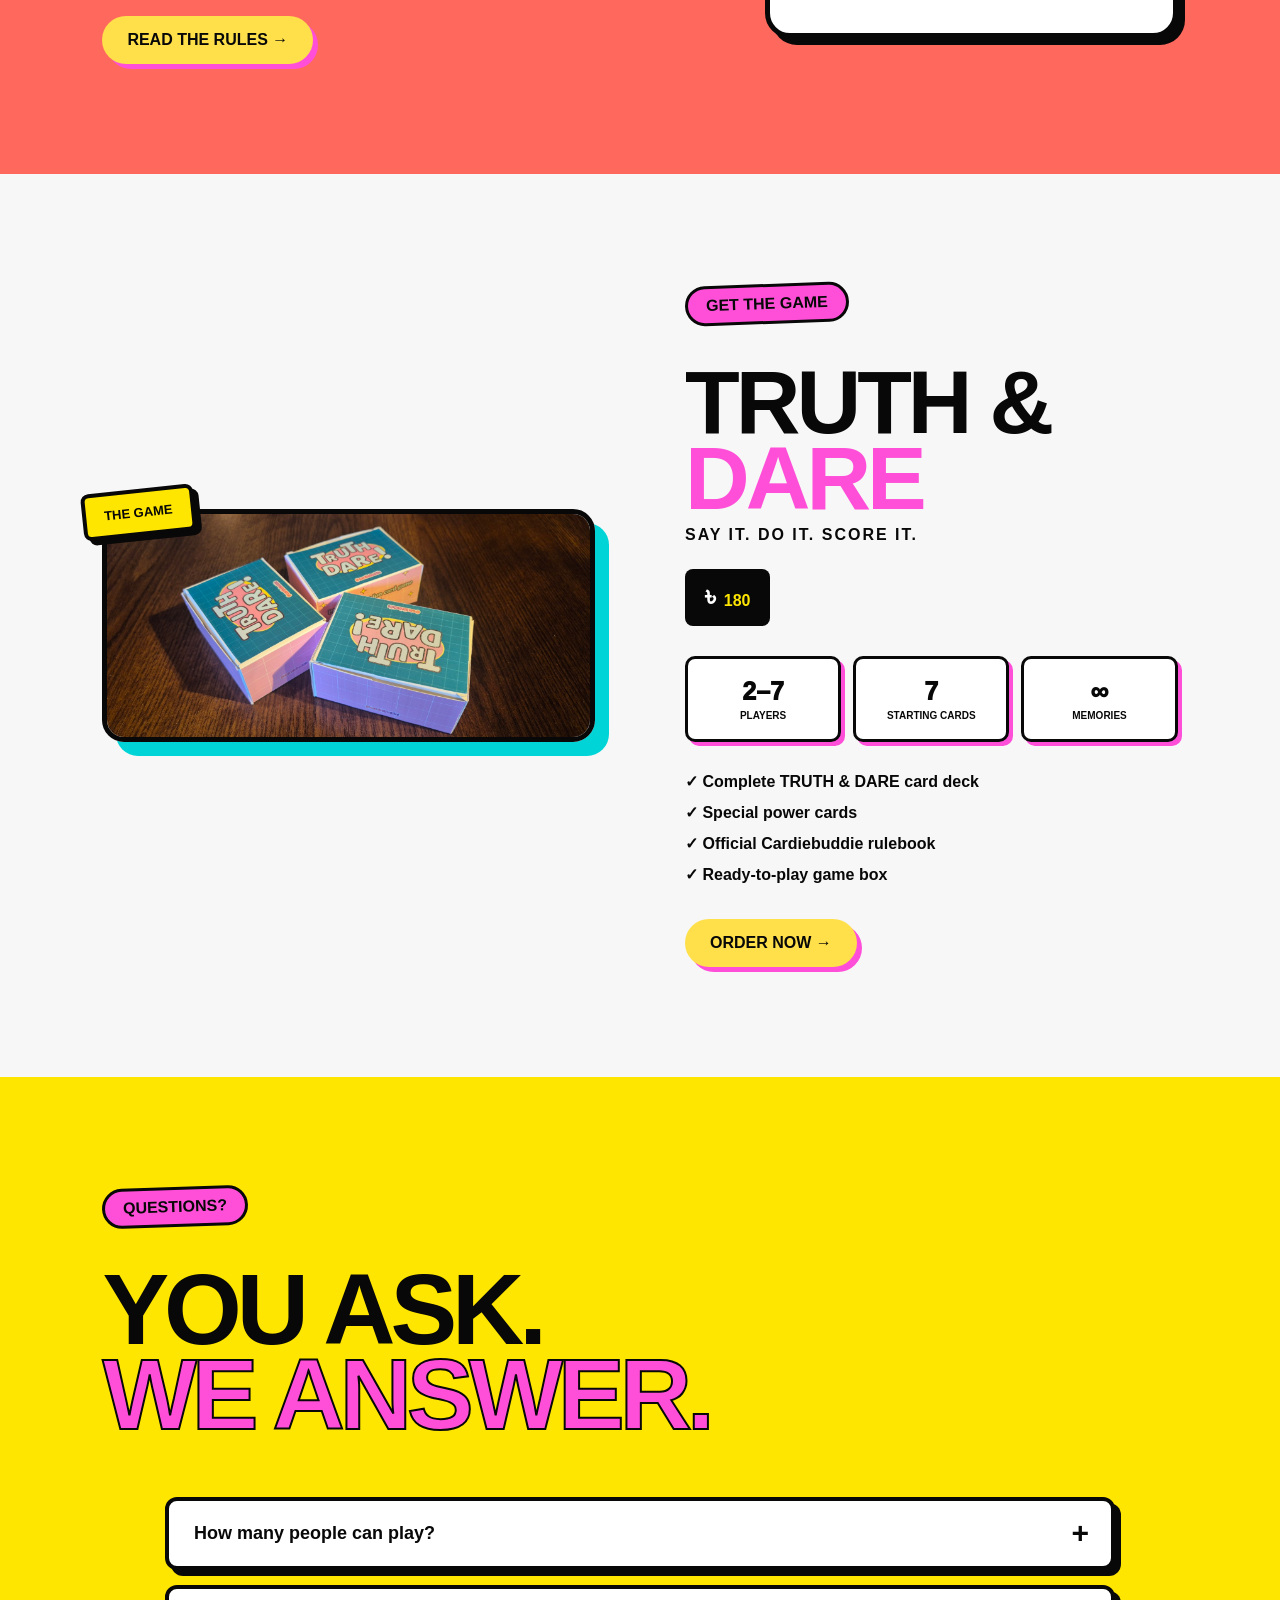
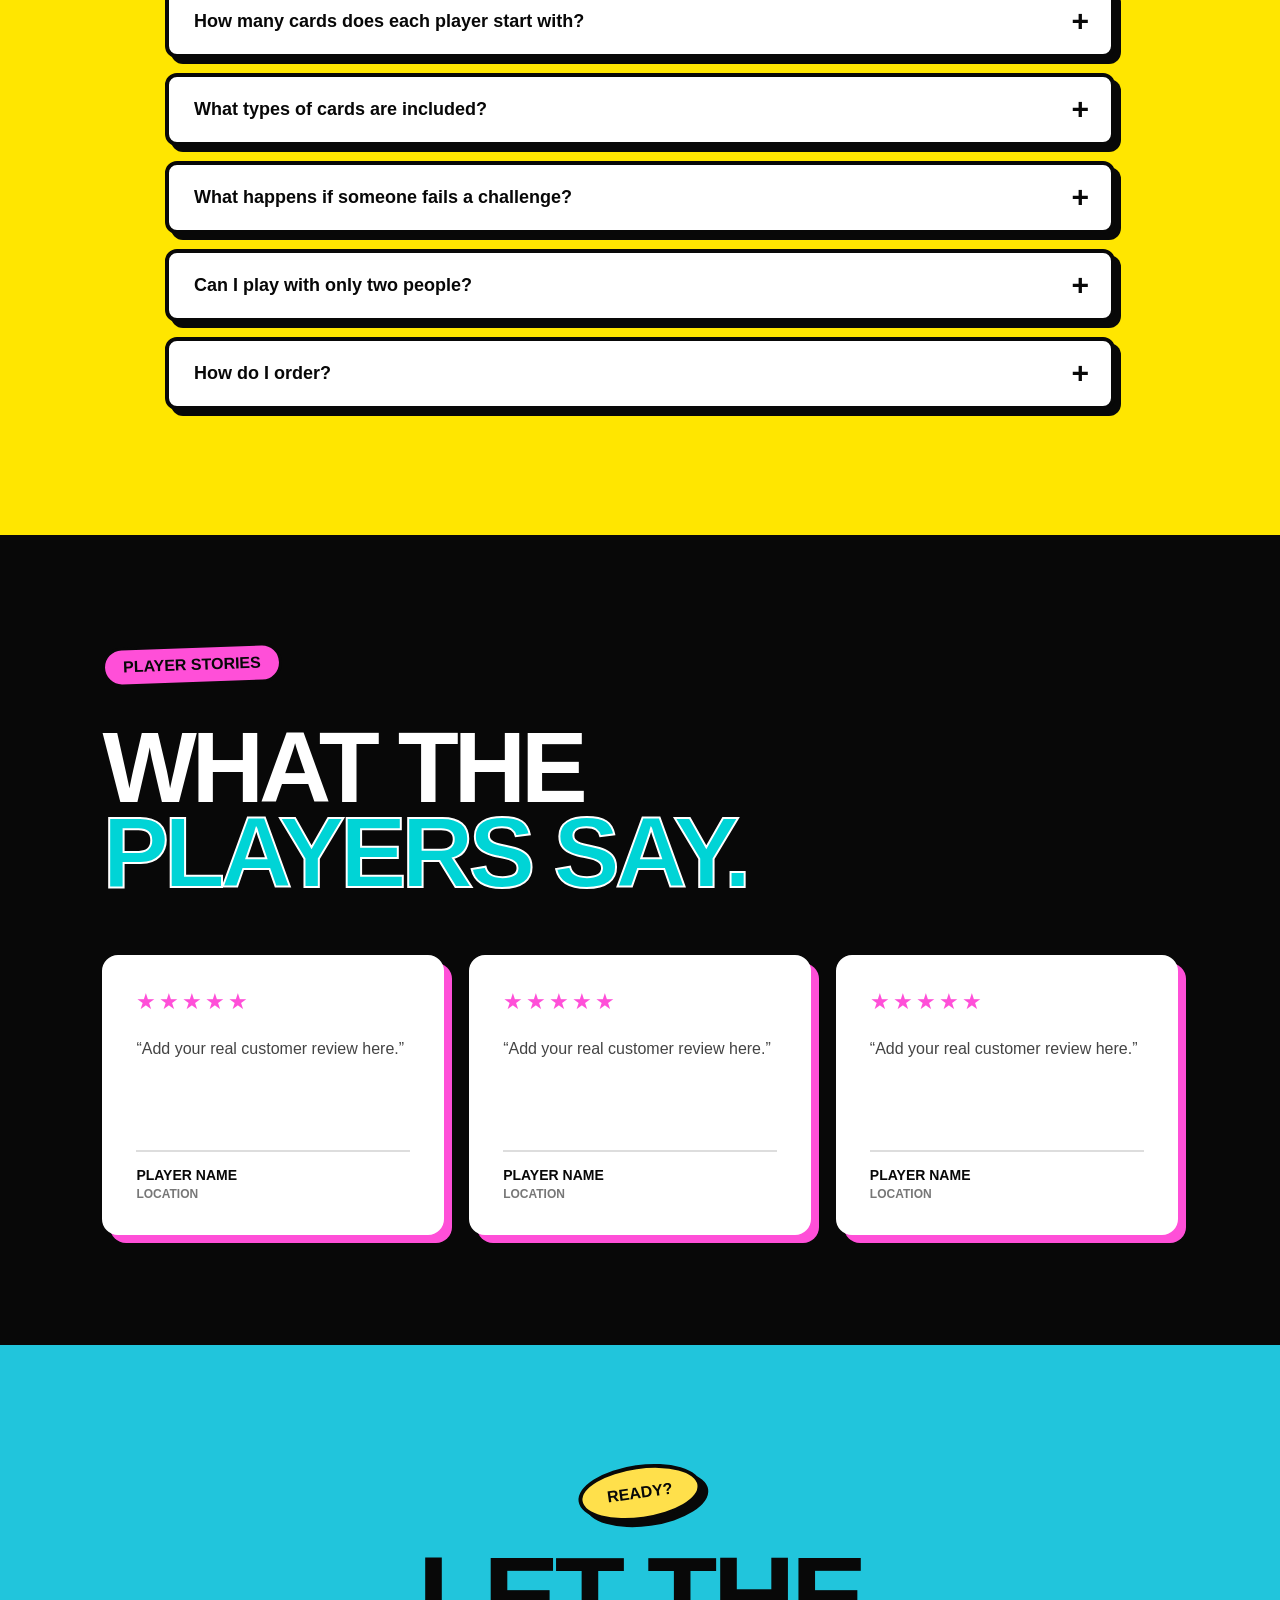
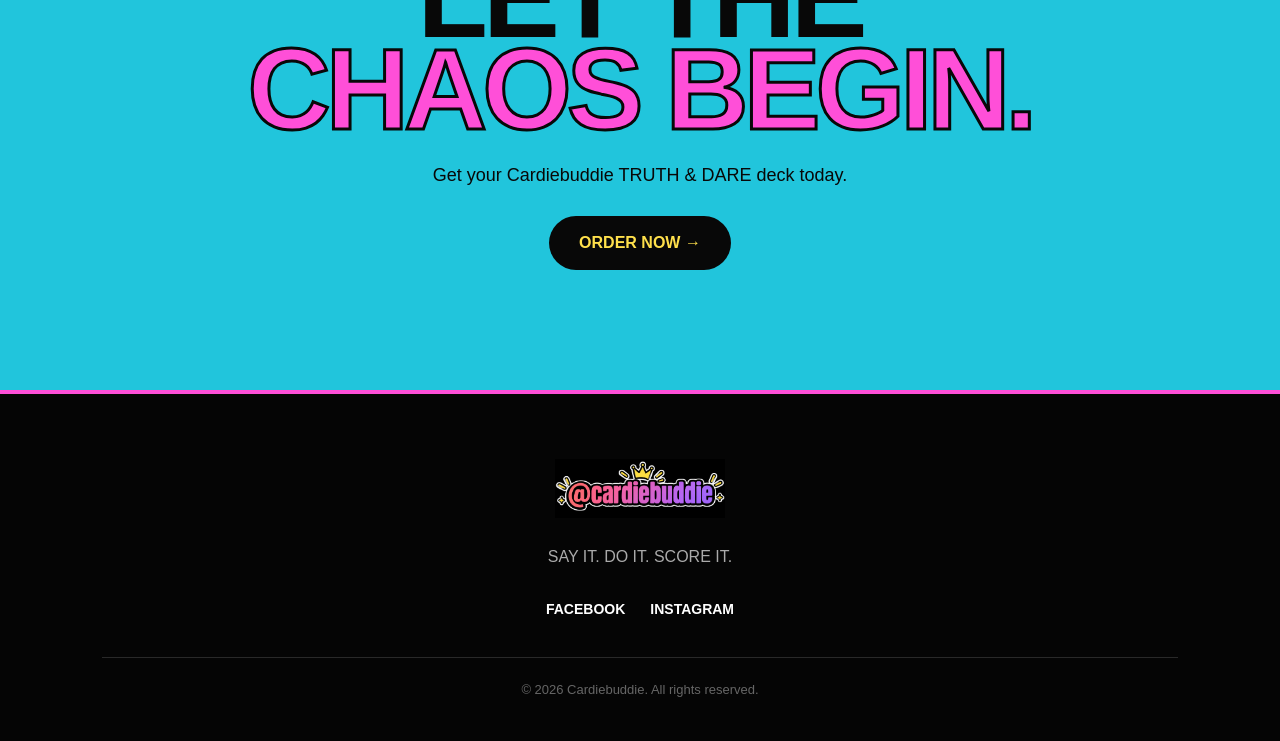
==== commit eb0bf4c9: "Rename cooming_soon.html to index.html" ====
--- a/index.html
+++ b/index.html
@@ -1,134 +1,620 @@
-<!DOCTYPE html>
+ <!DOCTYPE html>
 <html lang="en">
 
 <head>
-
     <meta charset="UTF-8">
-
-    <title>Cardiebuddie — Coming Soon</title>
-
-    <meta name="description"
-          content="Cardiebuddie TRUTH & DARE — SAY IT. DO IT. SCORE IT. Coming soon.">
-
-    <meta name="viewport"
-          content="width=device-width, initial-scale=1.0">
-
-    <link rel="icon"
-          type="image/png"
-          href="images/favicon.png">
-
-    <link rel="stylesheet"
-          href="css/style.css">
+    <meta name="viewport" content="width=device-width, initial-scale=1.0">
+
+    <title>Cardiebuddie | TRUTH & DARE</title>
+
+    <link rel="stylesheet" href="css/style.css">
+
+
+<title>Cardiebuddie — TRUTH & DARE Card Game</title>
+
+<meta name="description" content="Cardiebuddie TRUTH & DARE — Say It. Do It. Score It. A fun party card game for 2–7 players.">
+
+<meta name="keywords" content="Cardiebuddie, Truth and Dare, Truth Dare card game, party card game, Bangladesh card game">
+
+<meta name="author" content="Cardiebuddie">
+
+<meta name="viewport" content="width=device-width, initial-scale=1.0">
+
+<meta property="og:title" content="Cardiebuddie — TRUTH & DARE">
+<meta property="og:description" content="SAY IT. DO IT. SCORE IT.">
+<meta property="og:type" content="website">
+<meta property="og:image" content="images/social-preview.jpg">
+
+<meta name="twitter:card" content="summary_large_image">
+<meta name="twitter:title" content="Cardiebuddie — TRUTH & DARE">
+<meta name="twitter:description" content="SAY IT. DO IT. SCORE IT.">
+<meta name="twitter:image" content="images/social-preview.jpg">
+<link rel="icon" type="image/png" href="images/favicon.png">
+
+
+
 
 </head>
 
-
-<body class="coming-soon-page">
-
-
-    <!-- BACKGROUND DECORATIONS -->
-
-    <div class="coming-shape shape-one"></div>
-    <div class="coming-shape shape-two"></div>
-    <div class="coming-shape shape-three"></div>
-
-
-    <!-- MAIN -->
-
-    <main class="coming-soon">
-
-        <div class="coming-logo">
-
-            <img
-                src="images/logo.png"
-                alt="Cardiebuddie">
-
-        </div>
-
-
-        <div class="coming-label">
-            SOMETHING FUN IS COMING
-        </div>
-
+<body>
+
+<!-- PROMO POPUP -->
+
+<div class="promo-popup" id="promoPopup">
+
+    <div class="promo-overlay"></div>
+
+    <div class="promo-content">
+
+        <button class="promo-close" id="promoClose">
+            ×
+        </button>
+
+        <img
+            src="images/promo.jpg"
+            alt="Cardiebuddie TRUTH & DARE promotion"
+        >
+
+        <a href="order.html" class="promo-order-btn">
+            ORDER NOW →
+        </a>
+
+
+
+    </div>
+
+</div>
+
+
+
+<div class="site-loader" id="siteLoader">
+    <img src="images/logo.png" alt="Cardiebuddie">
+</div>
+<!-- =========================
+     NAVBAR
+========================= -->
+
+<nav class="navbar">
+
+    <div class="logo">
+        <a href="index.html">
+            <img src="images/logo.png" alt="Cardiebuddie">
+        </a>
+    </div>
+<button class="menu-toggle" id="menuToggle">
+    ☰
+</button>
+    <ul class="nav-links">
+        <li><a href="index.html">Home</a></li>
+        <li><a href="rules.html">How to Play</a></li>
+        <li><a href="cards.html">Cards</a></li>
+        <li><a href="gallery.html">Gallery</a></li>
+        <li><a href="about.html">About</a></li>
+        <li><a href="contact.html">Contact</a></li>
+    </ul>
+
+    <a href="order.html" class="order-btn">
+        ORDER NOW
+    </a>
+
+    <a href="track-order.html">TRACK ORDER</a>
+
+
+</nav>
+
+
+<!-- =========================
+     HERO
+========================= -->
+
+<section class="home-hero">
+
+    <div class="home-hero-text">
+
+        <div class="hero-sticker">
+            THE GAME JUST GOT
+            <strong>CHAOTIC.</strong>
+        </div>
 
         <h1>
-
-            GET READY TO<br>
-
-            <span>PLAY DIFFERENT.</span>
-
+            TRUTH<br>
+            <span>&</span> DARE
         </h1>
 
-
-        <p class="coming-description">
-
-            The ultimate Cardiebuddie experience
-            is almost here.
-
+        <div class="home-slogan">
+            SAY IT. DO IT. SCORE IT.
+        </div>
+
+        <p>
+            The ultimate card game for friends who
+            aren't afraid to get a little crazy.
         </p>
 
-
-        <div class="coming-game">
-
-            <span>TRUTH & DARE</span>
-
-            <span class="dot">•</span>
-
-            <span>2–7 PLAYERS</span>
-
-        </div>
-
-
-        <div class="coming-tagline">
-
-            SAY IT.
-            <span>DO IT.</span>
-            SCORE IT.
-
-        </div>
-
-
-        <a
-            href="order.html"
-            class="coming-order">
-
-            WANT THE GAME NOW? →
-
+        <div class="home-buttons">
+
+            <a href="order.html" class="home-primary">
+                GET THE GAME →
+            </a>
+
+            <a href="rules.html" class="home-secondary">
+                HOW TO PLAY
+            </a>
+
+        </div>
+
+        <div class="player-count">
+            🎴 2–7 PLAYERS &nbsp; • &nbsp; 7 CARDS EACH
+        </div>
+
+    </div>
+
+
+    <div class="home-hero-image">
+
+        <div class="image-sticker">
+            PLAY.<br>
+            LAUGH.<br>
+            REPEAT.
+        </div>
+
+        <img
+            src="images/hero-banner.jpg"
+            alt="Cardiebuddie TRUTH & DARE"
+        >
+
+    </div>
+
+</section>
+
+
+<!-- =========================
+     INTRO
+========================= -->
+
+<section class="home-intro">
+
+    <div class="intro-label">
+        NOT JUST ANOTHER CARD GAME
+    </div>
+
+    <h2>
+        MAKE YOUR<br>
+        <span>NEXT HANGOUT</span><br>
+        UNFORGETTABLE.
+    </h2>
+
+    <p>
+        Cardiebuddie TRUTH & DARE combines classic
+        truth-or-dare chaos with special cards,
+        strategy and scoring.
+    </p>
+
+</section>
+
+
+<!-- =========================
+     FEATURES
+========================= -->
+
+<section class="home-features">
+
+    <div class="feature feature-cyan">
+
+        <span>01</span>
+
+        <h3>TRUTH<br>OR DARE?</h3>
+
+        <p>
+            Start the challenge and see
+            where it takes you.
+        </p>
+
+    </div>
+
+
+    <div class="feature feature-pink">
+
+        <span>02</span>
+
+        <h3>SPECIAL<br>CARDS</h3>
+
+        <p>
+            Skip, Mirror, Reverse,
+            Power Skip and Wild.
+        </p>
+
+    </div>
+
+
+    <div class="feature feature-yellow">
+
+        <span>03</span>
+
+        <h3>SCORE<br>TO WIN</h3>
+
+        <p>
+            Build your Bottom Deck
+            and chase the highest score.
+        </p>
+
+    </div>
+
+</section>
+
+
+<!-- =========================
+     SPECIAL CARDS
+========================= -->
+
+<section class="home-cards">
+
+    <div class="home-section-heading">
+
+        <span>MEET THE CHAOS</span>
+
+        <h2>
+            SPECIAL<br>
+            <strong>CARDS.</strong>
+        </h2>
+
+    </div>
+
+
+    <div class="mini-card-grid">
+
+        <div class="mini-card">
+            <img src="images/skip-card.jpg" alt="Skip Card">
+            <h3>SKIP</h3>
+        </div>
+
+        <div class="mini-card">
+            <img src="images/power-skip-card.jpg" alt="Power Skip Card">
+            <h3>POWER SKIP</h3>
+        </div>
+
+        <div class="mini-card">
+            <img src="images/wild-card.jpg" alt="Wild Card">
+            <h3>WILD</h3>
+        </div>
+
+        <div class="mini-card">
+            <img src="images/mirror-card.jpg" alt="Mirror Card">
+            <h3>MIRROR</h3>
+        </div>
+
+        <div class="mini-card">
+            <img src="images/reverse-card.jpg" alt="Reverse Card">
+            <h3>REVERSE</h3>
+        </div>
+
+    </div>
+
+
+    <a href="cards.html" class="view-cards">
+        SEE ALL CARDS →
+    </a>
+
+</section>
+
+
+<!-- =========================
+     HOW TO PLAY
+========================= -->
+
+<section class="home-how">
+
+    <div class="how-text">
+
+        <span>HOW DOES IT WORK?</span>
+
+        <h2>
+            ASK.<br>
+            CHALLENGE.<br>
+            <strong>SCORE.</strong>
+        </h2>
+
+        <p>
+            Ask your neighbour Truth or Dare.
+            Play your cards. Complete challenges.
+            Build your Bottom Deck.
+        </p>
+
+        <a href="rules.html" class="home-primary">
+            READ THE RULES →
         </a>
 
-
-        <div class="coming-social">
-
-            <a
-                href="https://www.facebook.com/Cardiebuddie"
-                target="_blank"
-                rel="noopener">
-
-                FACEBOOK
-
-            </a>
-
-            <a
-                href="https://www.instagram.com/Cardiebuddie"
-                target="_blank"
-                rel="noopener">
-
-                INSTAGRAM
-
-            </a>
-
-        </div>
-
-    </main>
-
-
-    <div class="coming-footer">
-
-        © 2026 CARDIEBUDDIE
-
-    </div>
-
+    </div>
+
+
+    <div class="how-steps">
+
+        <div>
+            <strong>01</strong>
+            <span>ASK</span>
+        </div>
+
+        <div>
+            <strong>02</strong>
+            <span>PLAY</span>
+        </div>
+
+        <div>
+            <strong>03</strong>
+            <span>SCORE</span>
+        </div>
+
+    </div>
+
+</section>
+
+<!-- PRODUCT / ORDER SECTION -->
+
+<section class="home-product">
+
+    <div class="home-product-image">
+
+        <img src="images/box-1.jpg"
+             alt="Cardiebuddie TRUTH & DARE Game">
+
+    </div>
+
+
+    <div class="home-product-info">
+
+        <div class="section-label">GET THE GAME</div>
+
+        <h2>
+            TRUTH &<br>
+            <span>DARE</span>
+        </h2>
+
+        <p class="product-tagline">
+            SAY IT. DO IT. SCORE IT.
+        </p>
+
+        <div class="product-price">
+            ৳ <span>180</span>
+        </div>
+
+        <div class="product-details">
+
+            <div>
+                <strong>2–7</strong>
+                <small>PLAYERS</small>
+            </div>
+
+            <div>
+                <strong>7</strong>
+                <small>STARTING CARDS</small>
+            </div>
+
+            <div>
+                <strong>∞</strong>
+                <small>MEMORIES</small>
+            </div>
+
+        </div>
+
+        <ul class="product-includes">
+
+            <li>✓ Complete TRUTH & DARE card deck</li>
+            <li>✓ Special power cards</li>
+            <li>✓ Official Cardiebuddie rulebook</li>
+            <li>✓ Ready-to-play game box</li>
+
+        </ul>
+
+        <a href="order.html" class="home-primary">
+            ORDER NOW →
+        </a>
+
+    </div>
+
+</section>
+
+
+<!-- FAQ SECTION -->
+
+<section class="faq-section">
+
+    <div class="section-label">QUESTIONS?</div>
+
+    <h2>
+        YOU ASK.<br>
+        <span>WE ANSWER.</span>
+    </h2>
+
+    <div class="faq-list">
+
+        <details class="faq-item">
+            <summary>How many people can play?</summary>
+            <p>
+                TRUTH & DARE is designed for 2–7 players.
+            </p>
+        </details>
+
+        <details class="faq-item">
+            <summary>How many cards does each player start with?</summary>
+            <p>
+                Each player starts with 7 cards.
+            </p>
+        </details>
+
+        <details class="faq-item">
+            <summary>What types of cards are included?</summary>
+            <p>
+                The game includes Truth & Dare cards, Skip,
+                Power Skip, Wild, Mirror and Reverse cards.
+            </p>
+        </details>
+
+        <details class="faq-item">
+            <summary>What happens if someone fails a challenge?</summary>
+            <p>
+                The same challenge card stays in play and
+                passes clockwise until the challenge is completed
+                or the relevant game rule applies.
+            </p>
+        </details>
+
+        <details class="faq-item">
+            <summary>Can I play with only two people?</summary>
+            <p>
+                Yes. The game supports 2–7 players.
+            </p>
+        </details>
+
+        <details class="faq-item">
+            <summary>How do I order?</summary>
+            <p>
+                Fill out the order form and send your order
+                directly to Cardiebuddie through WhatsApp.
+            </p>
+        </details>
+
+    </div>
+
+</section>
+
+<!-- REVIEWS -->
+
+<section class="reviews-section">
+
+    <div class="section-label">PLAYER STORIES</div>
+
+    <h2>
+        WHAT THE<br>
+        <span>PLAYERS SAY.</span>
+    </h2>
+
+    <div class="reviews-grid">
+
+        <div class="review-card">
+            <div class="review-stars">★★★★★</div>
+
+            <p class="review-text">
+                “Add your real customer review here.”
+            </p>
+
+            <div class="review-author">
+                <strong>PLAYER NAME</strong>
+                <span>LOCATION</span>
+            </div>
+        </div>
+
+
+        <div class="review-card">
+            <div class="review-stars">★★★★★</div>
+
+            <p class="review-text">
+                “Add your real customer review here.”
+            </p>
+
+            <div class="review-author">
+                <strong>PLAYER NAME</strong>
+                <span>LOCATION</span>
+            </div>
+        </div>
+
+
+        <div class="review-card">
+            <div class="review-stars">★★★★★</div>
+
+            <p class="review-text">
+                “Add your real customer review here.”
+            </p>
+
+            <div class="review-author">
+                <strong>PLAYER NAME</strong>
+                <span>LOCATION</span>
+            </div>
+        </div>
+
+    </div>
+
+</section>
+
+
+<!-- =========================
+     FINAL CTA
+========================= -->
+
+<section class="home-final">
+
+    <div class="final-sticker">
+        READY?
+    </div>
+
+    <h2>
+        LET THE<br>
+        <span>CHAOS BEGIN.</span>
+    </h2>
+
+    <p>
+        Get your Cardiebuddie TRUTH & DARE deck today.
+    </p>
+
+    <a href="order.html" class="final-order">
+        ORDER NOW →
+    </a>
+
+</section>
+
+
+<!-- =========================
+     FOOTER
+========================= -->
+
+<script src="js/script.js"></script>
+
+
+<footer class="footer">
+
+    <div class="footer-logo">
+        <img src="images/logo.png" alt="Cardiebuddie">
+    </div>
+
+    <p>SAY IT. DO IT. SCORE IT.</p>
+
+    <div class="footer-social">
+
+        <a href="https://www.facebook.com/Cardiebuddie"
+           target="_blank"
+           rel="noopener">
+            FACEBOOK
+        </a>
+
+        <a href="https://www.instagram.com/Cardiebuddie"
+           target="_blank"
+           rel="noopener">
+            INSTAGRAM
+        </a>
+
+    </div>
+
+    <p class="footer-copy">
+        © 2026 Cardiebuddie. All rights reserved.
+    </p>
+
+</footer>
+
+<a
+    href="https://wa.me/8801601824990"
+    class="floating-whatsapp"
+    target="_blank"
+    rel="noopener"
+    aria-label="Order Cardiebuddie on WhatsApp">
+    ORDER
+</a>
+<div class="mobile-order-bar">
+
+    <span>TRUTH & DARE</span>
+
+    <a href="order.html">
+        ORDER NOW →
+    </a>
+
+</div>
 
 </body>
-
-</html>+</html> 
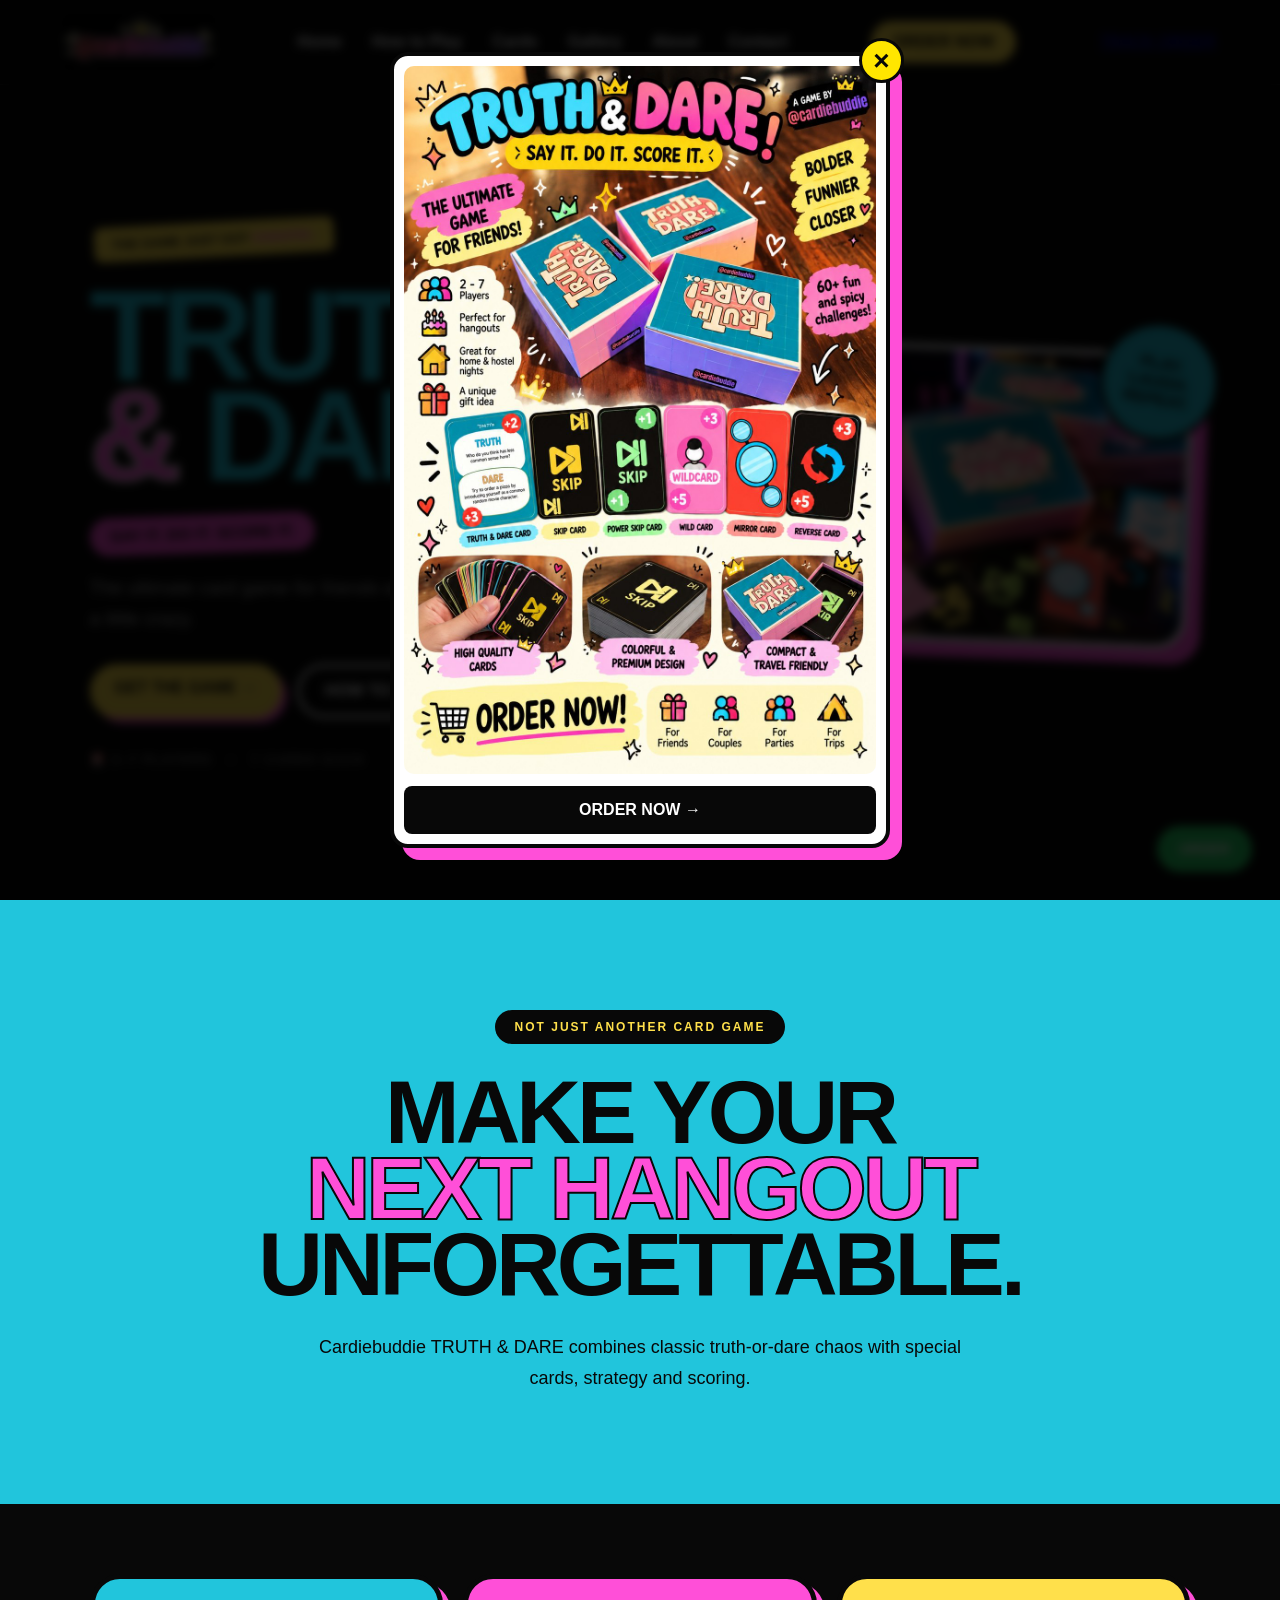
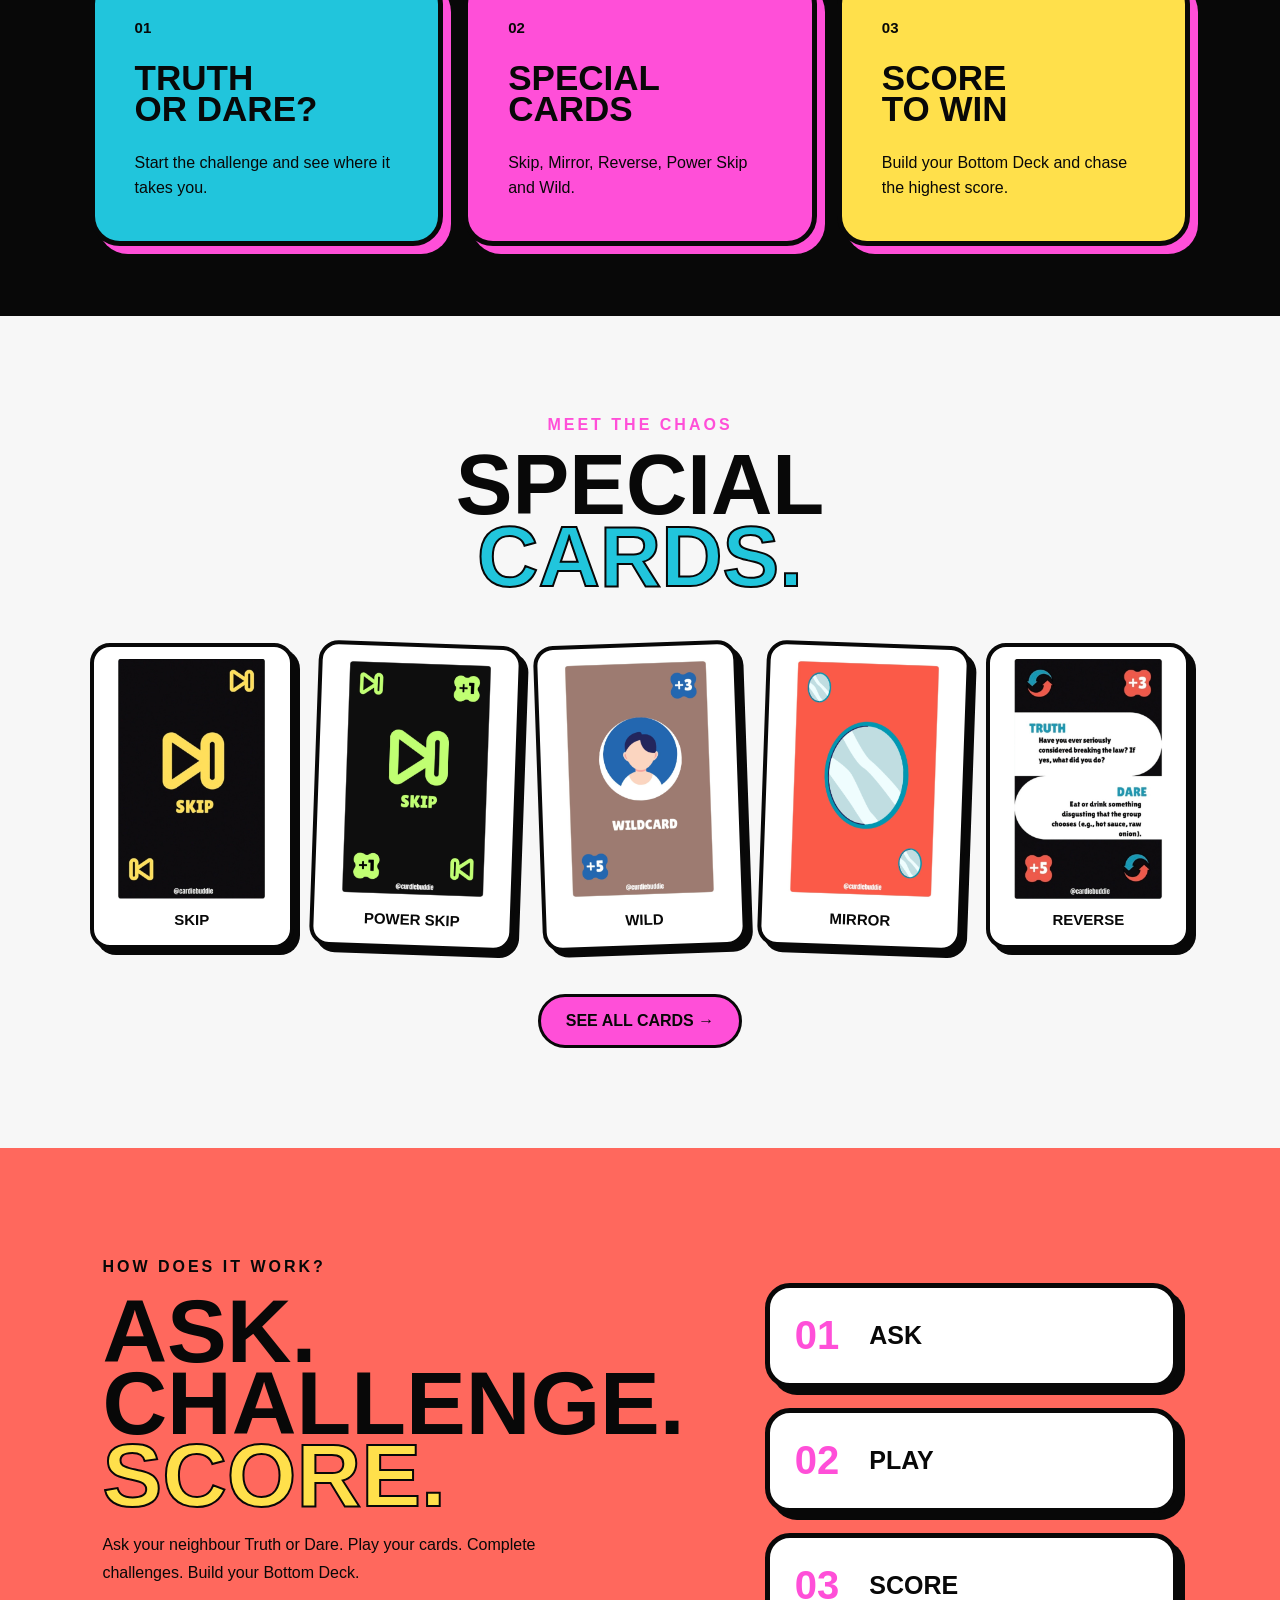
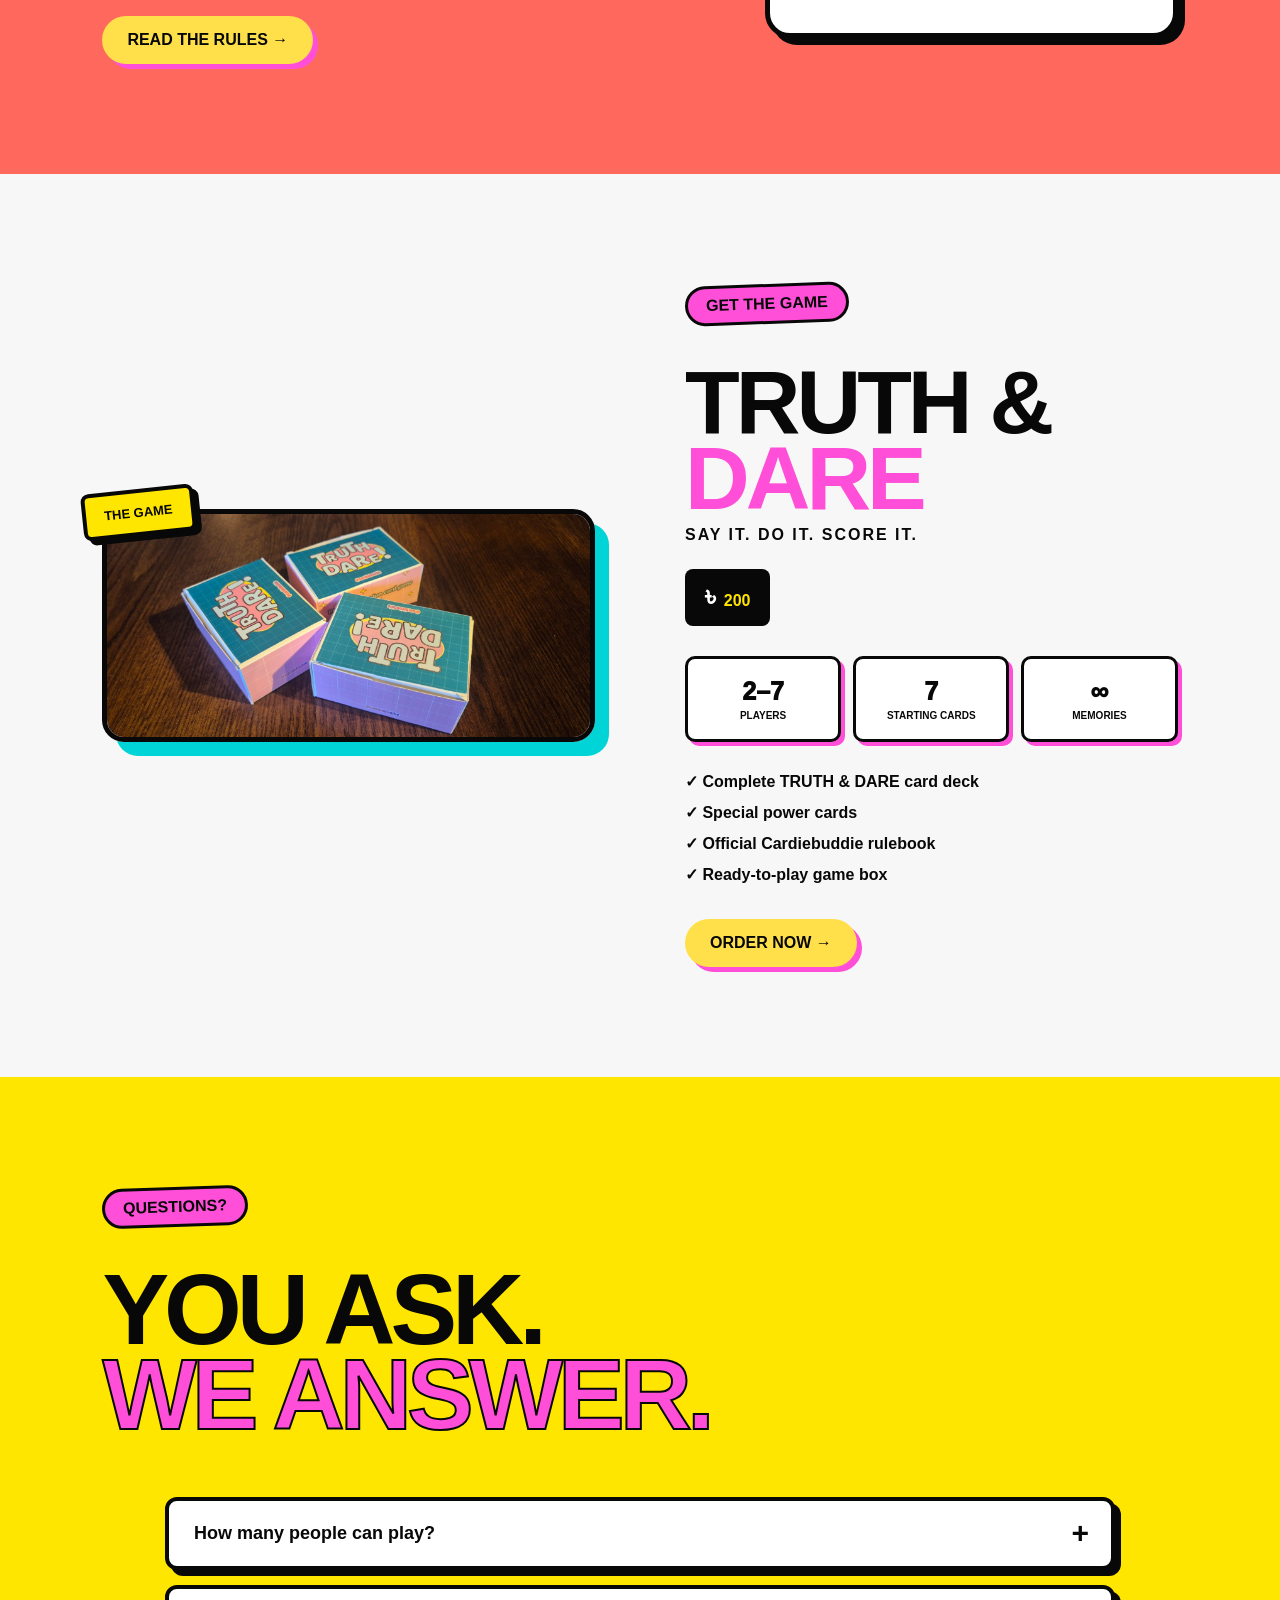
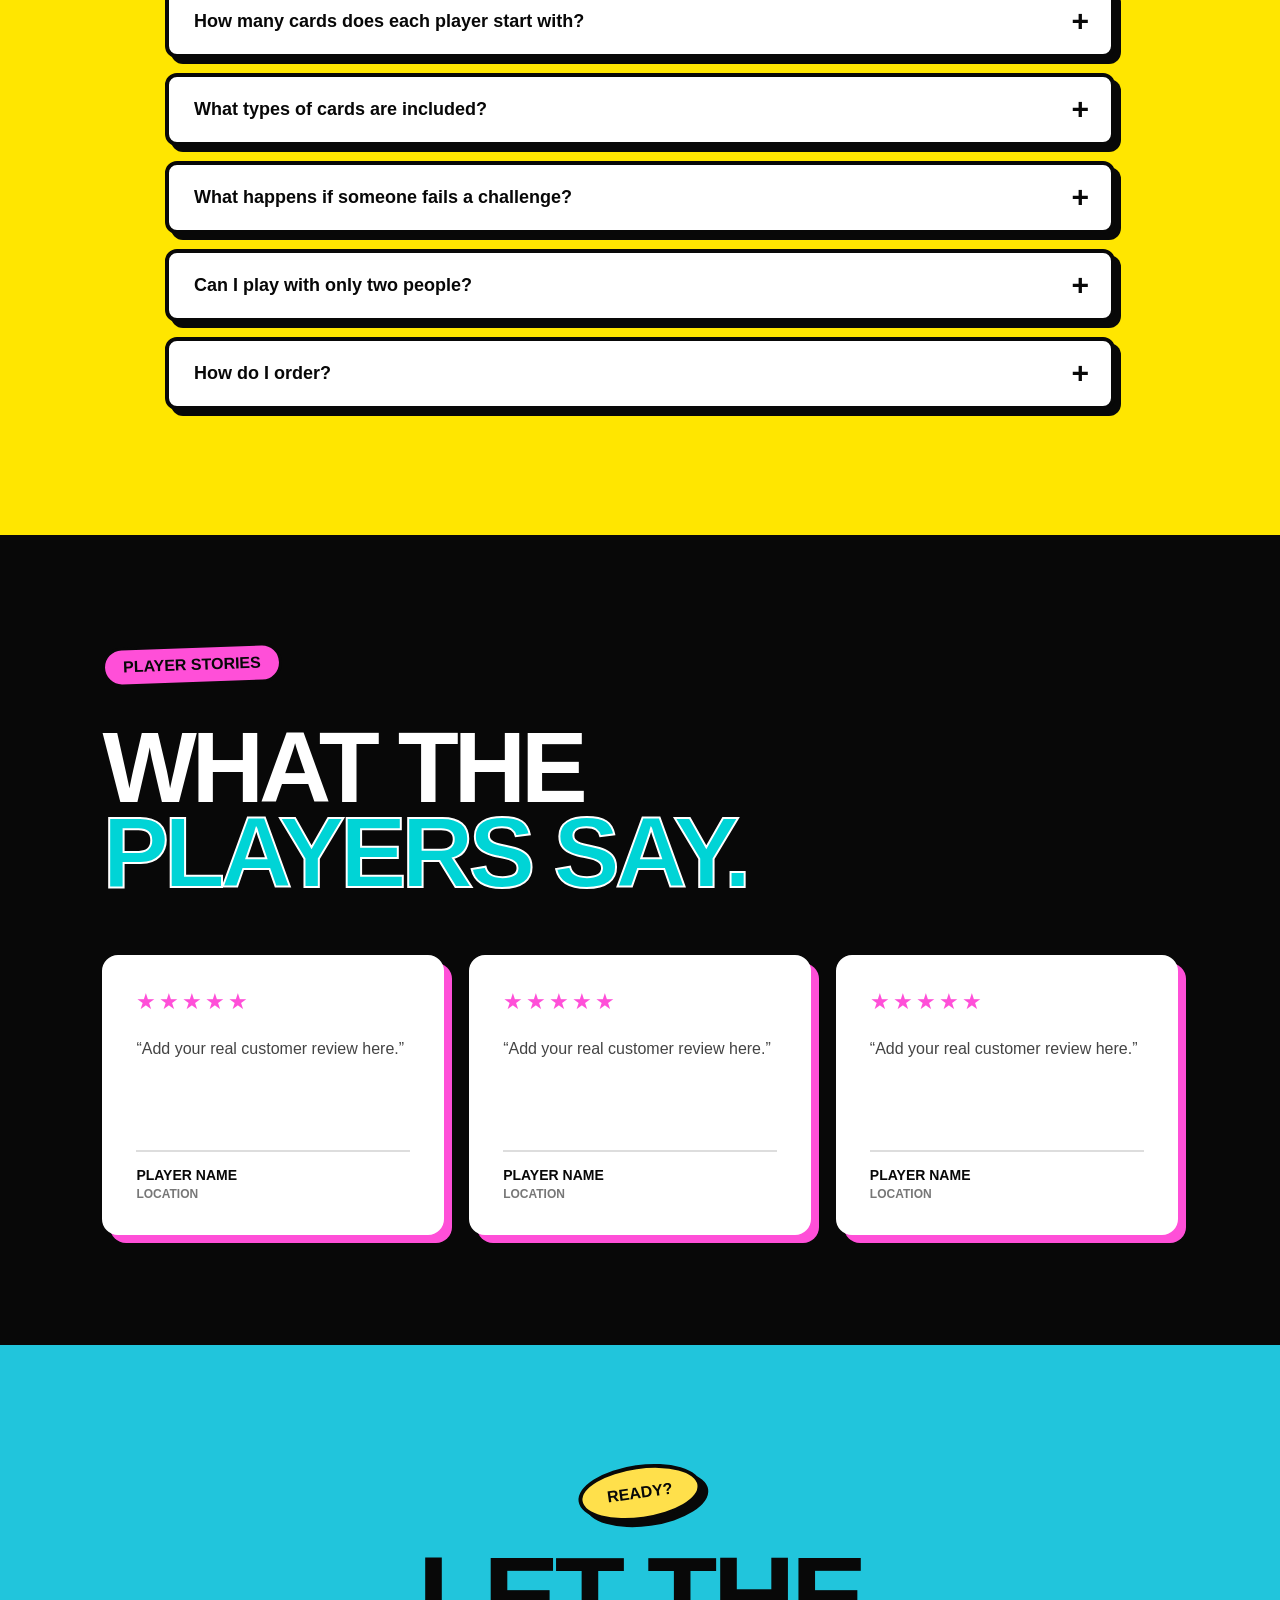
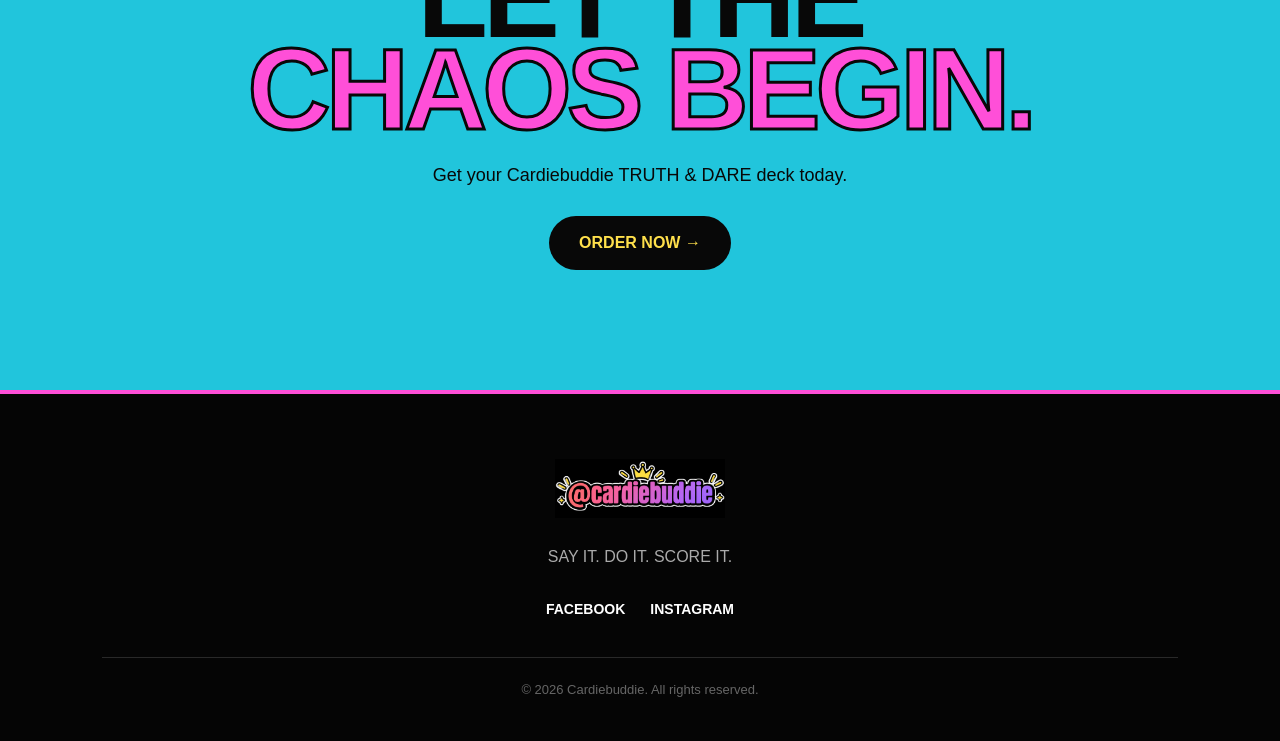
==== commit 24f991fa: "Update index.html" ====
--- a/index.html
+++ b/index.html
@@ -373,7 +373,7 @@
         </p>
 
         <div class="product-price">
-            ৳ <span>180</span>
+            ৳ <span>200</span>
         </div>
 
         <div class="product-details">
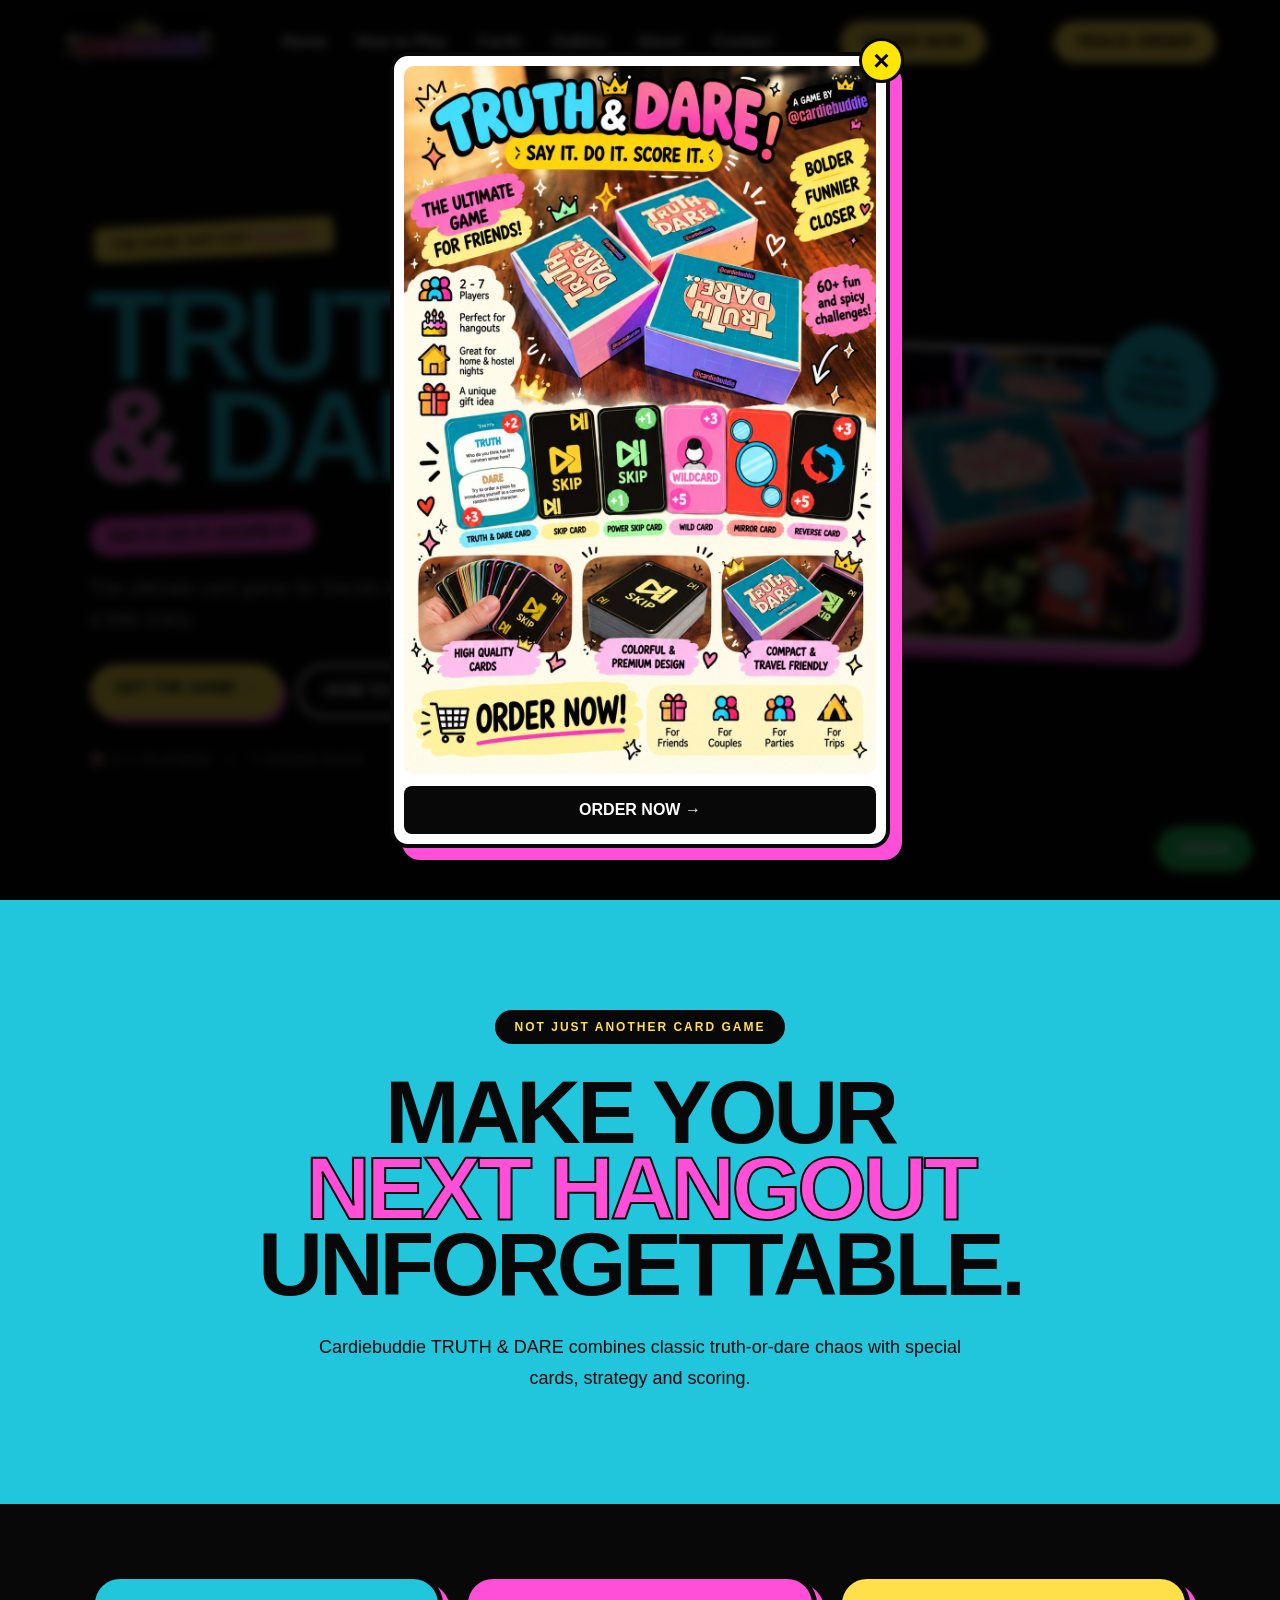
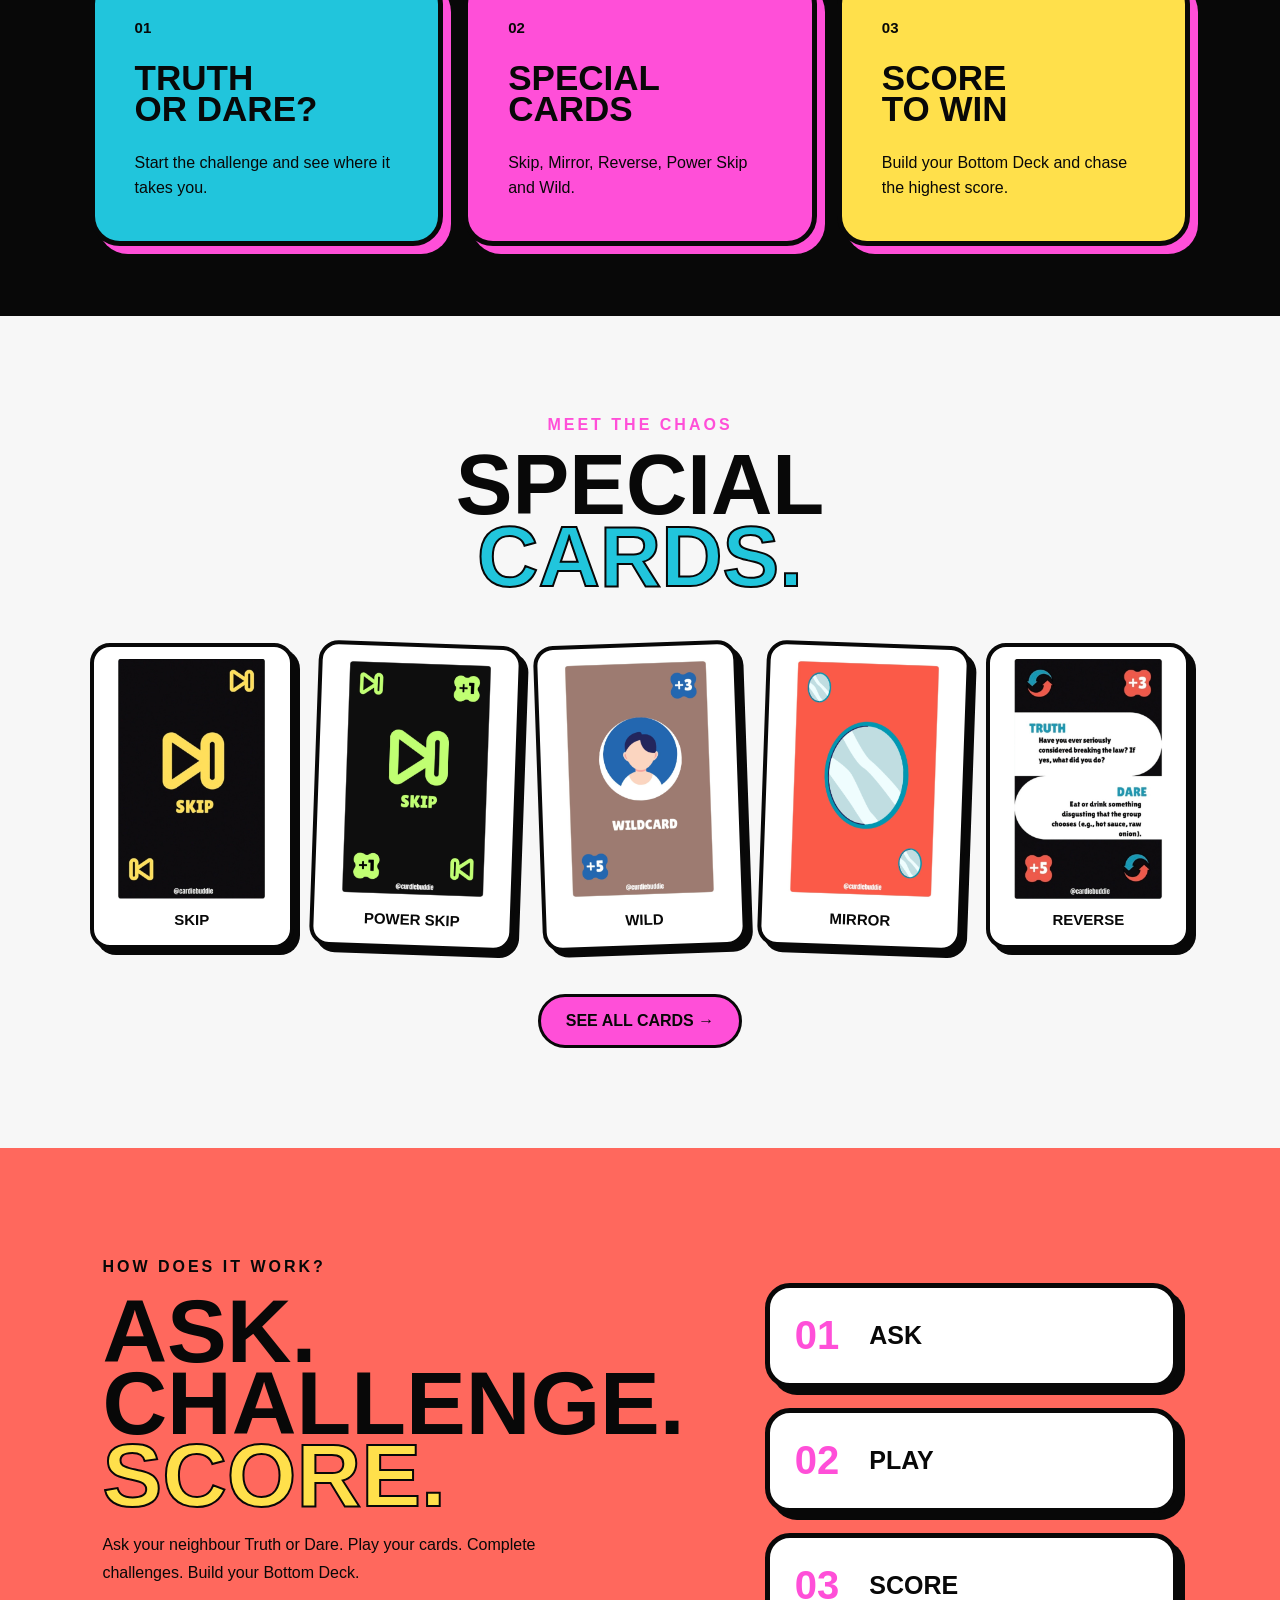
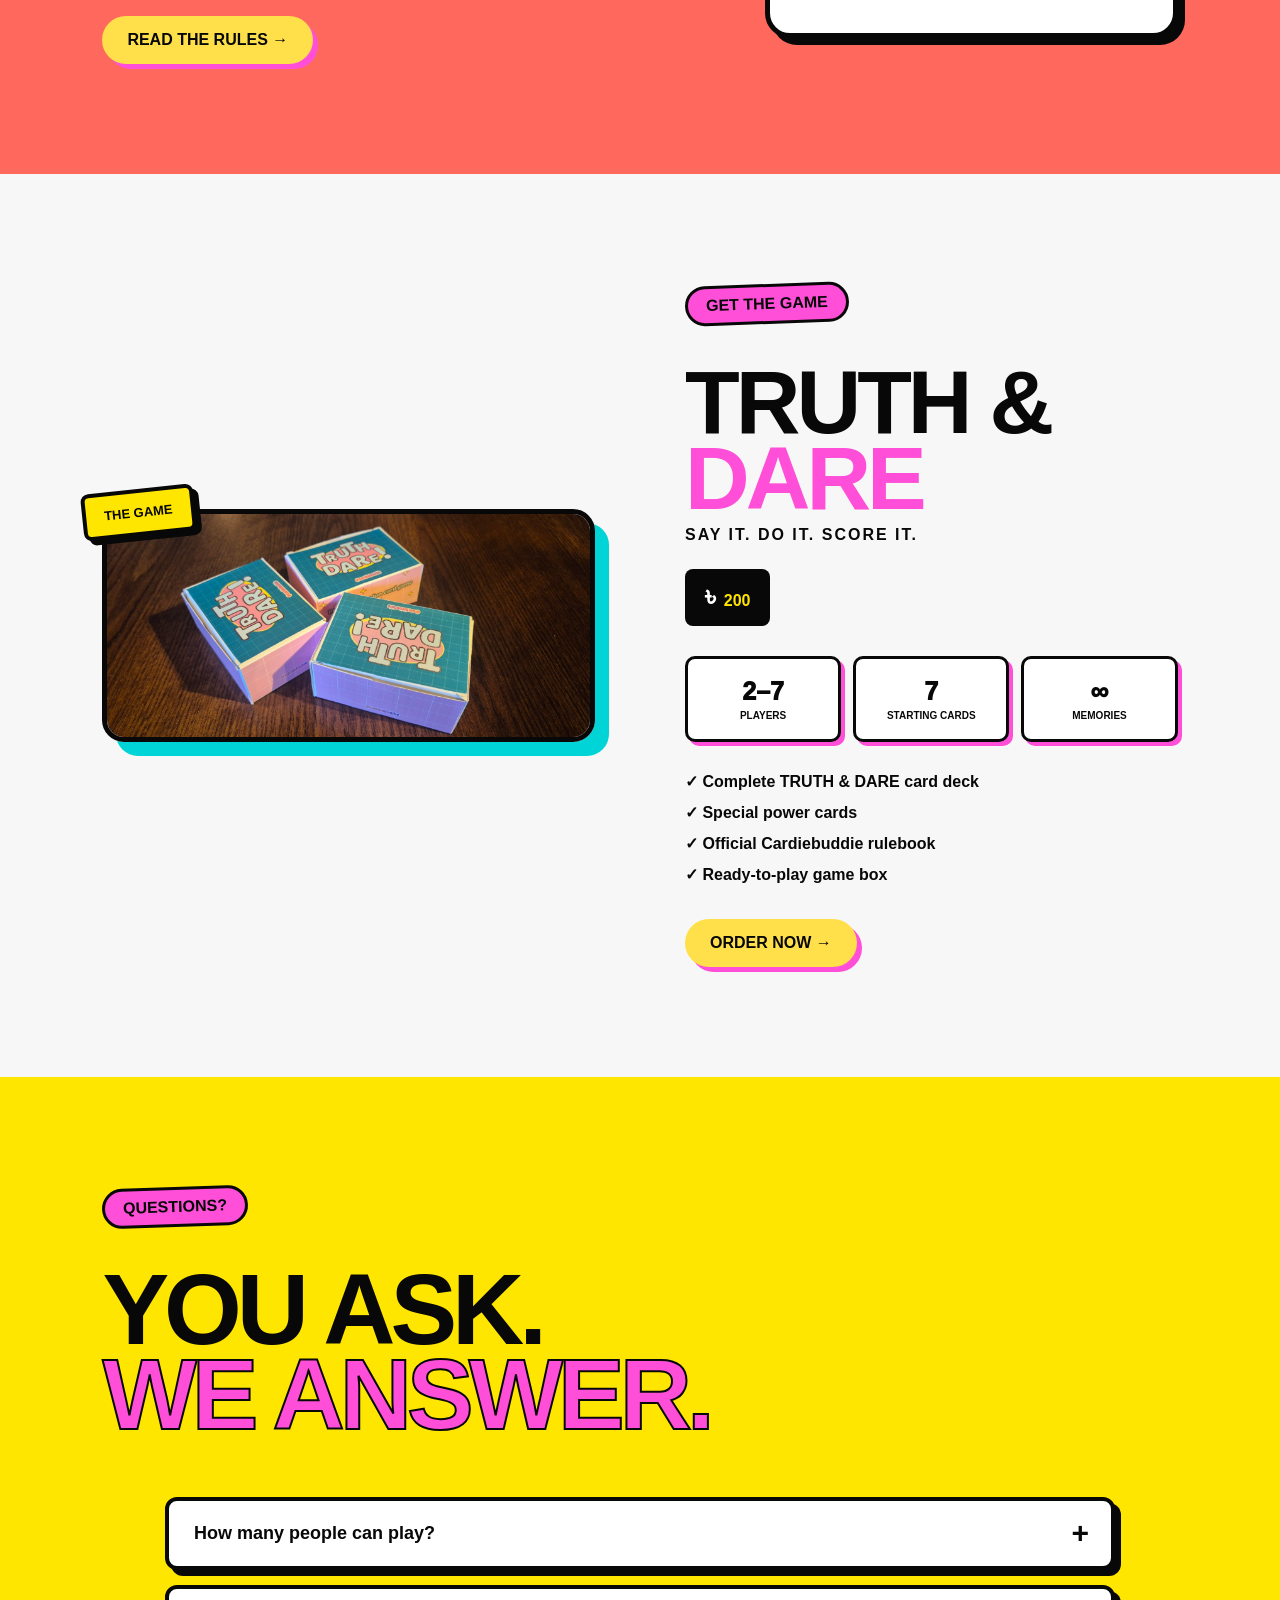
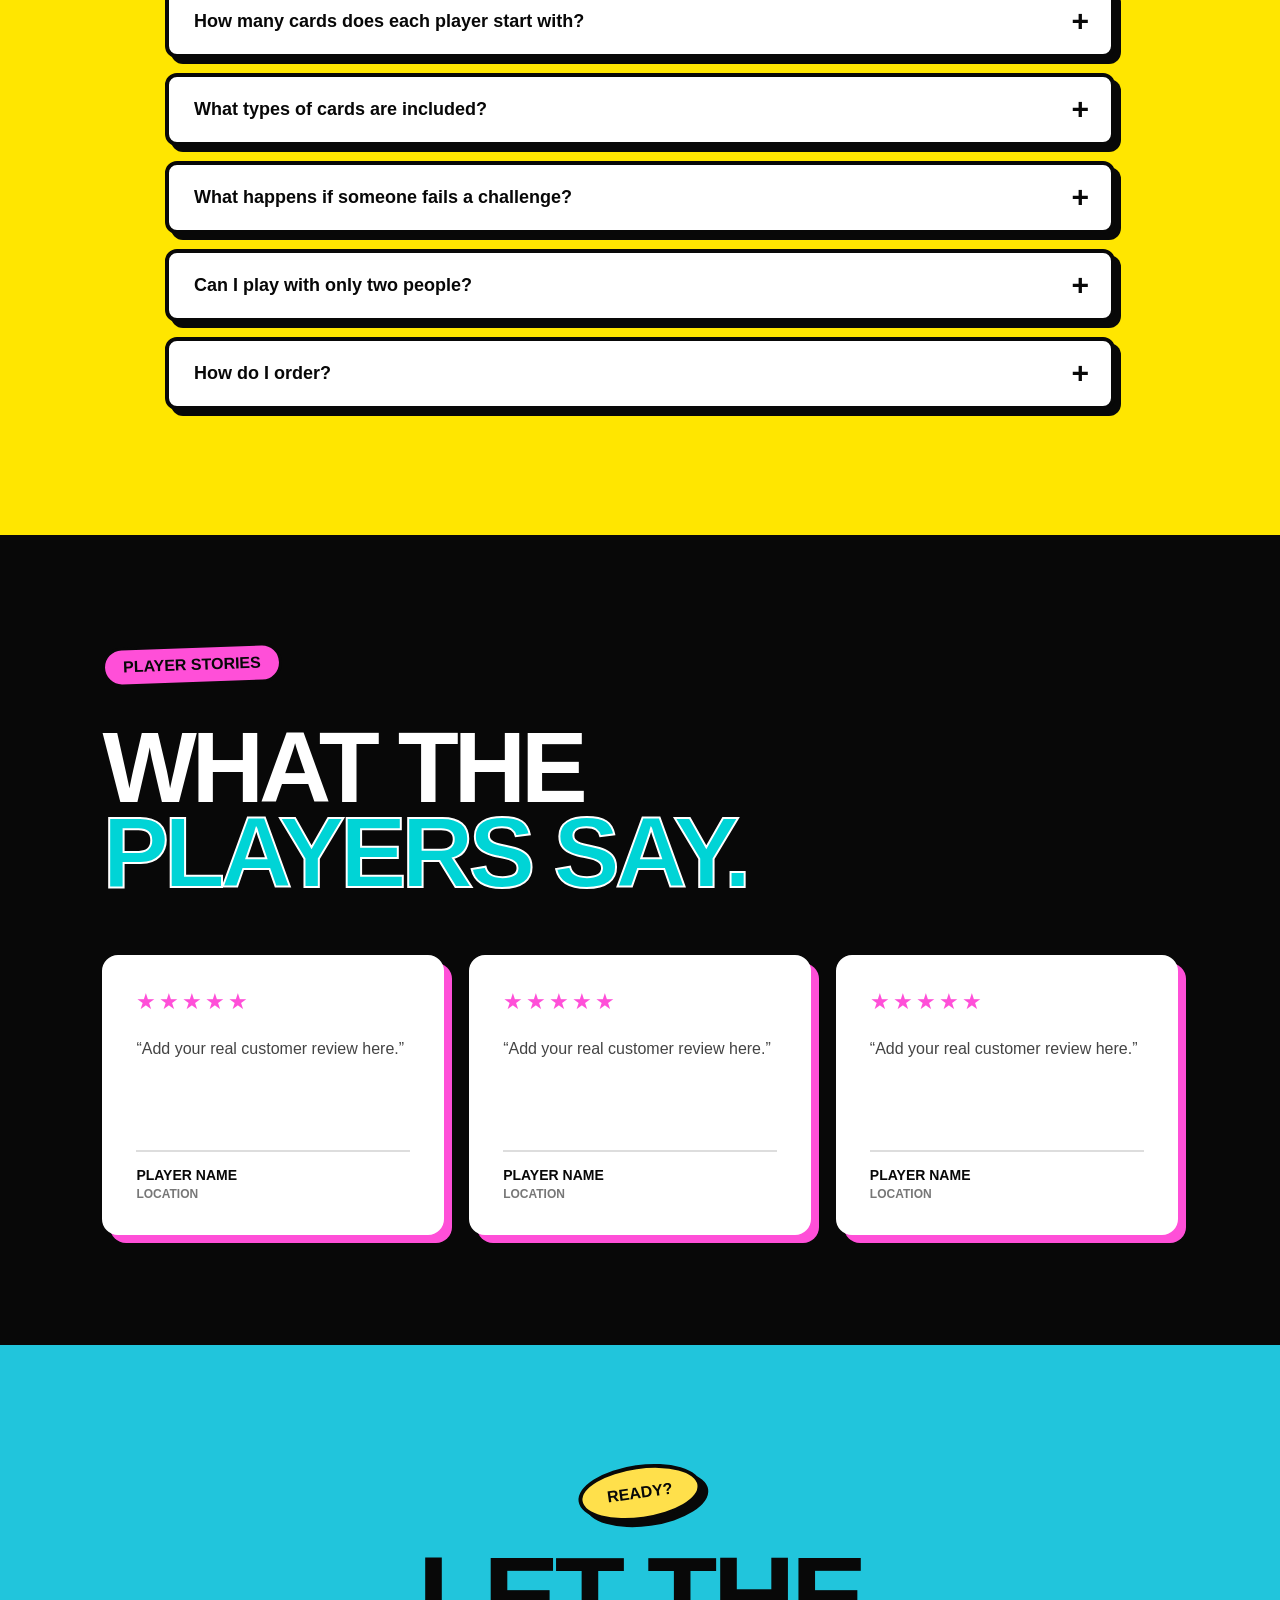
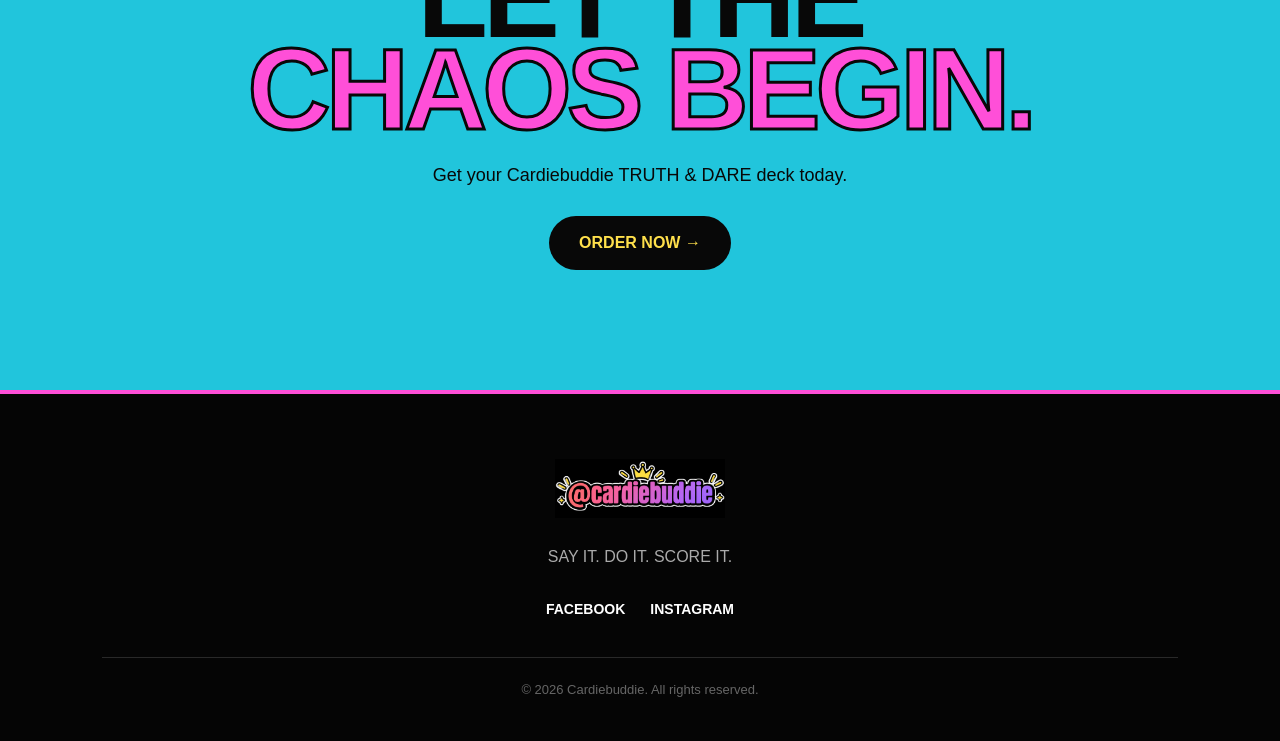
==== commit 3eed5a1e: "Update index.html" ====
--- a/index.html
+++ b/index.html
@@ -97,7 +97,7 @@
         ORDER NOW
     </a>
 
-    <a href="track-order.html">TRACK ORDER</a>
+    <a href="track-order.html" class="order-btn" >TRACK ORDER</a>
 
 
 </nav>
